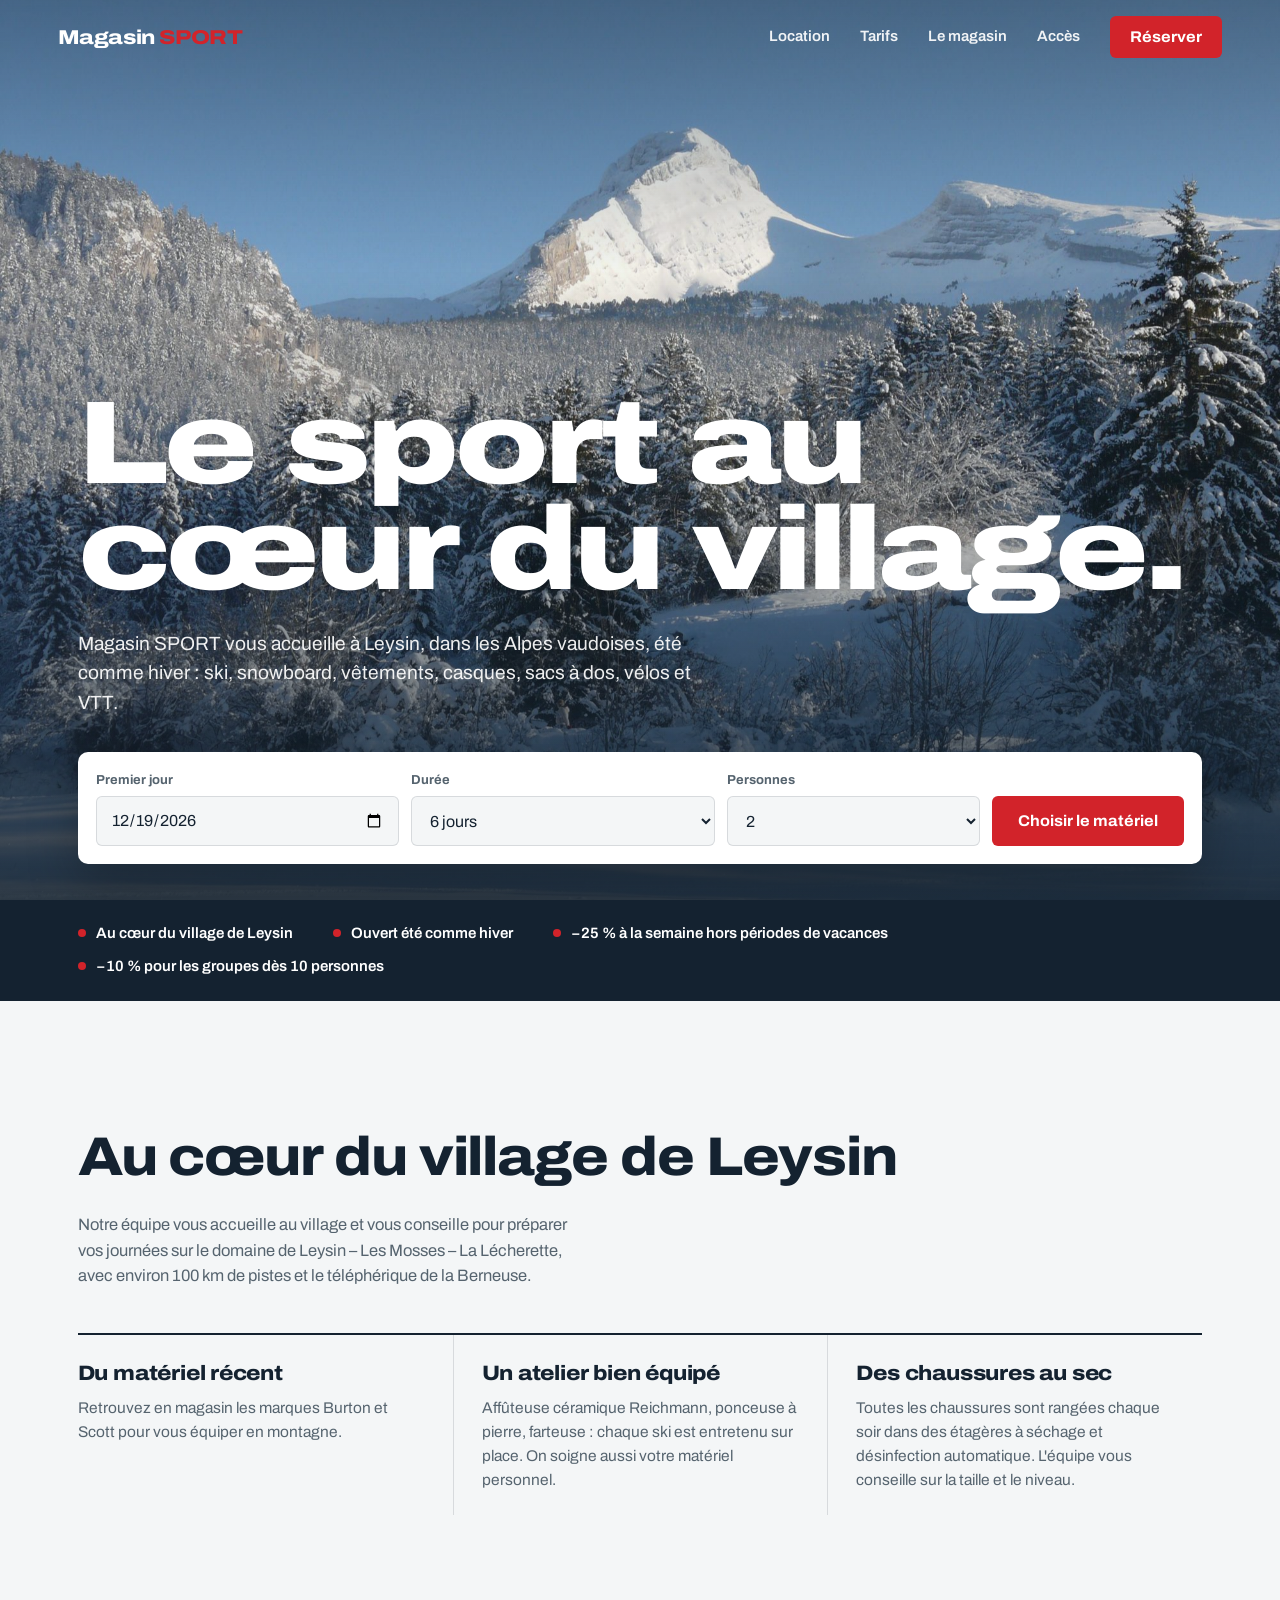
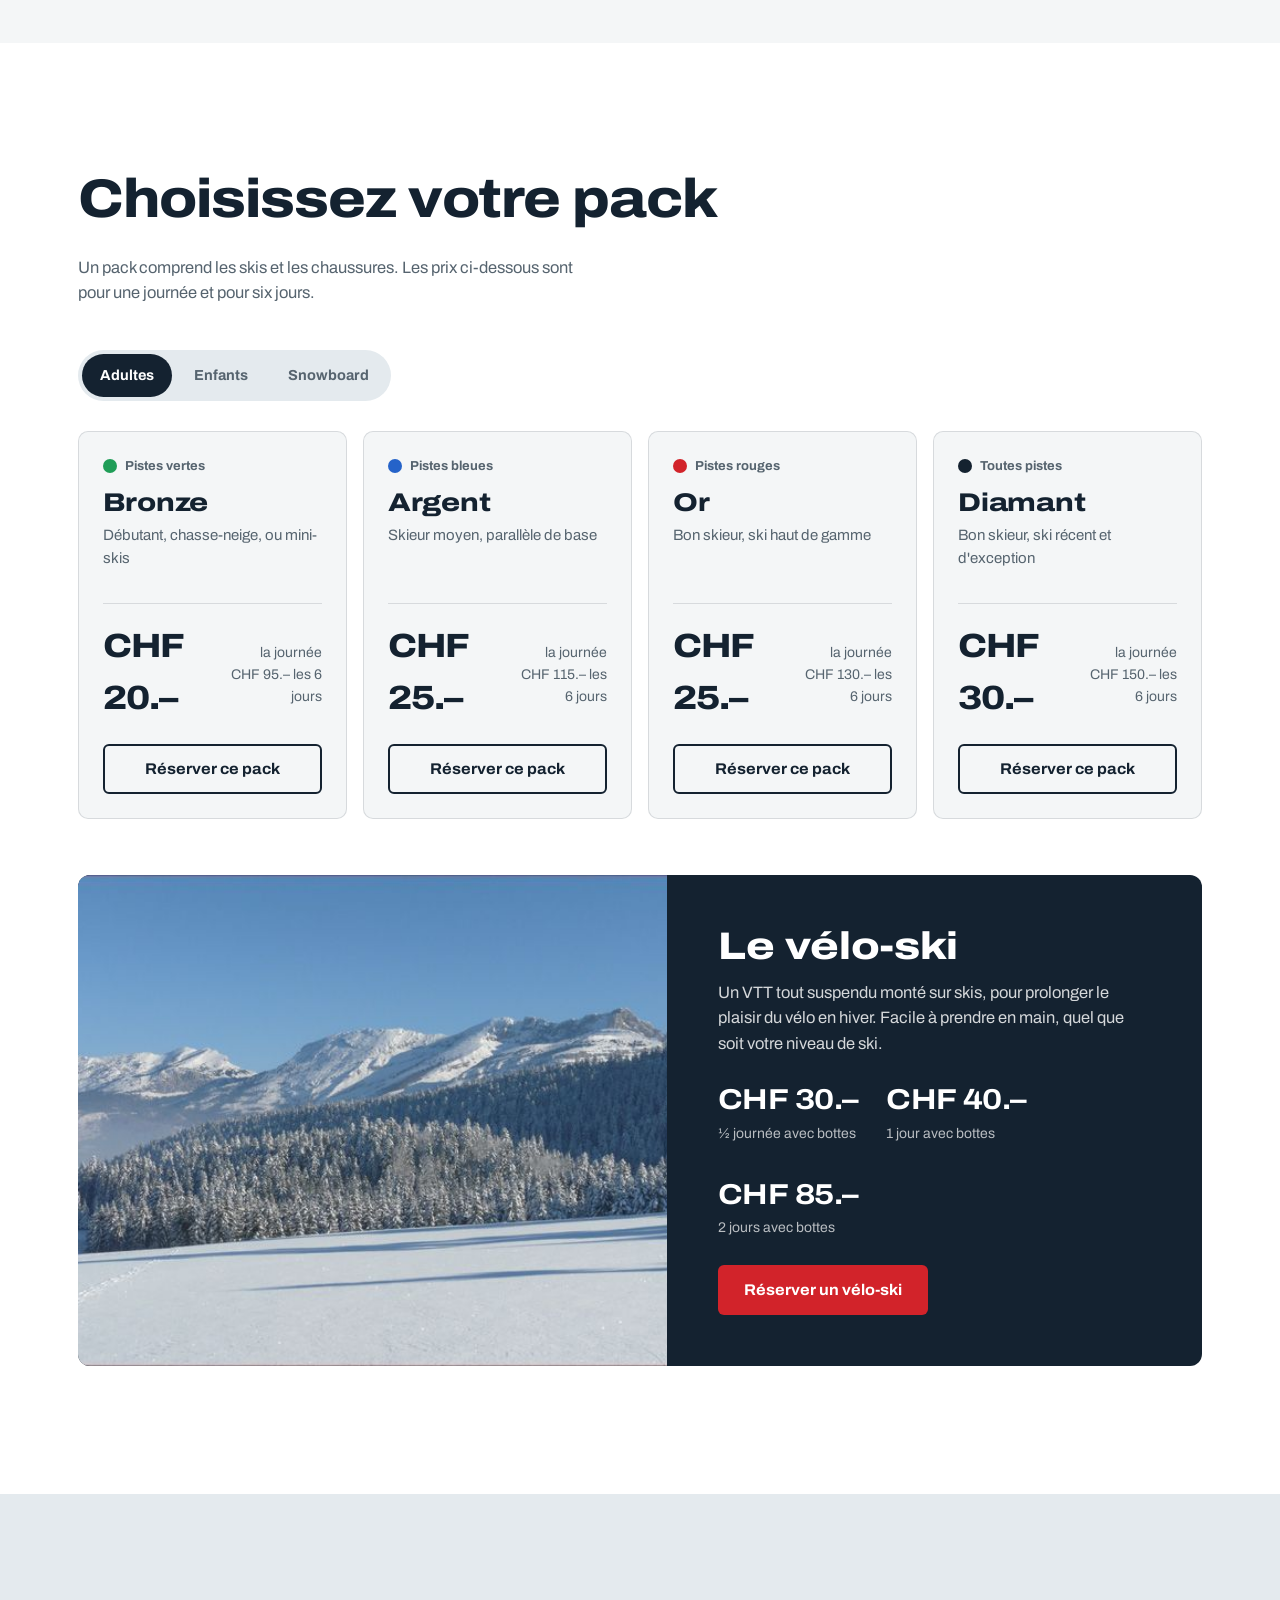
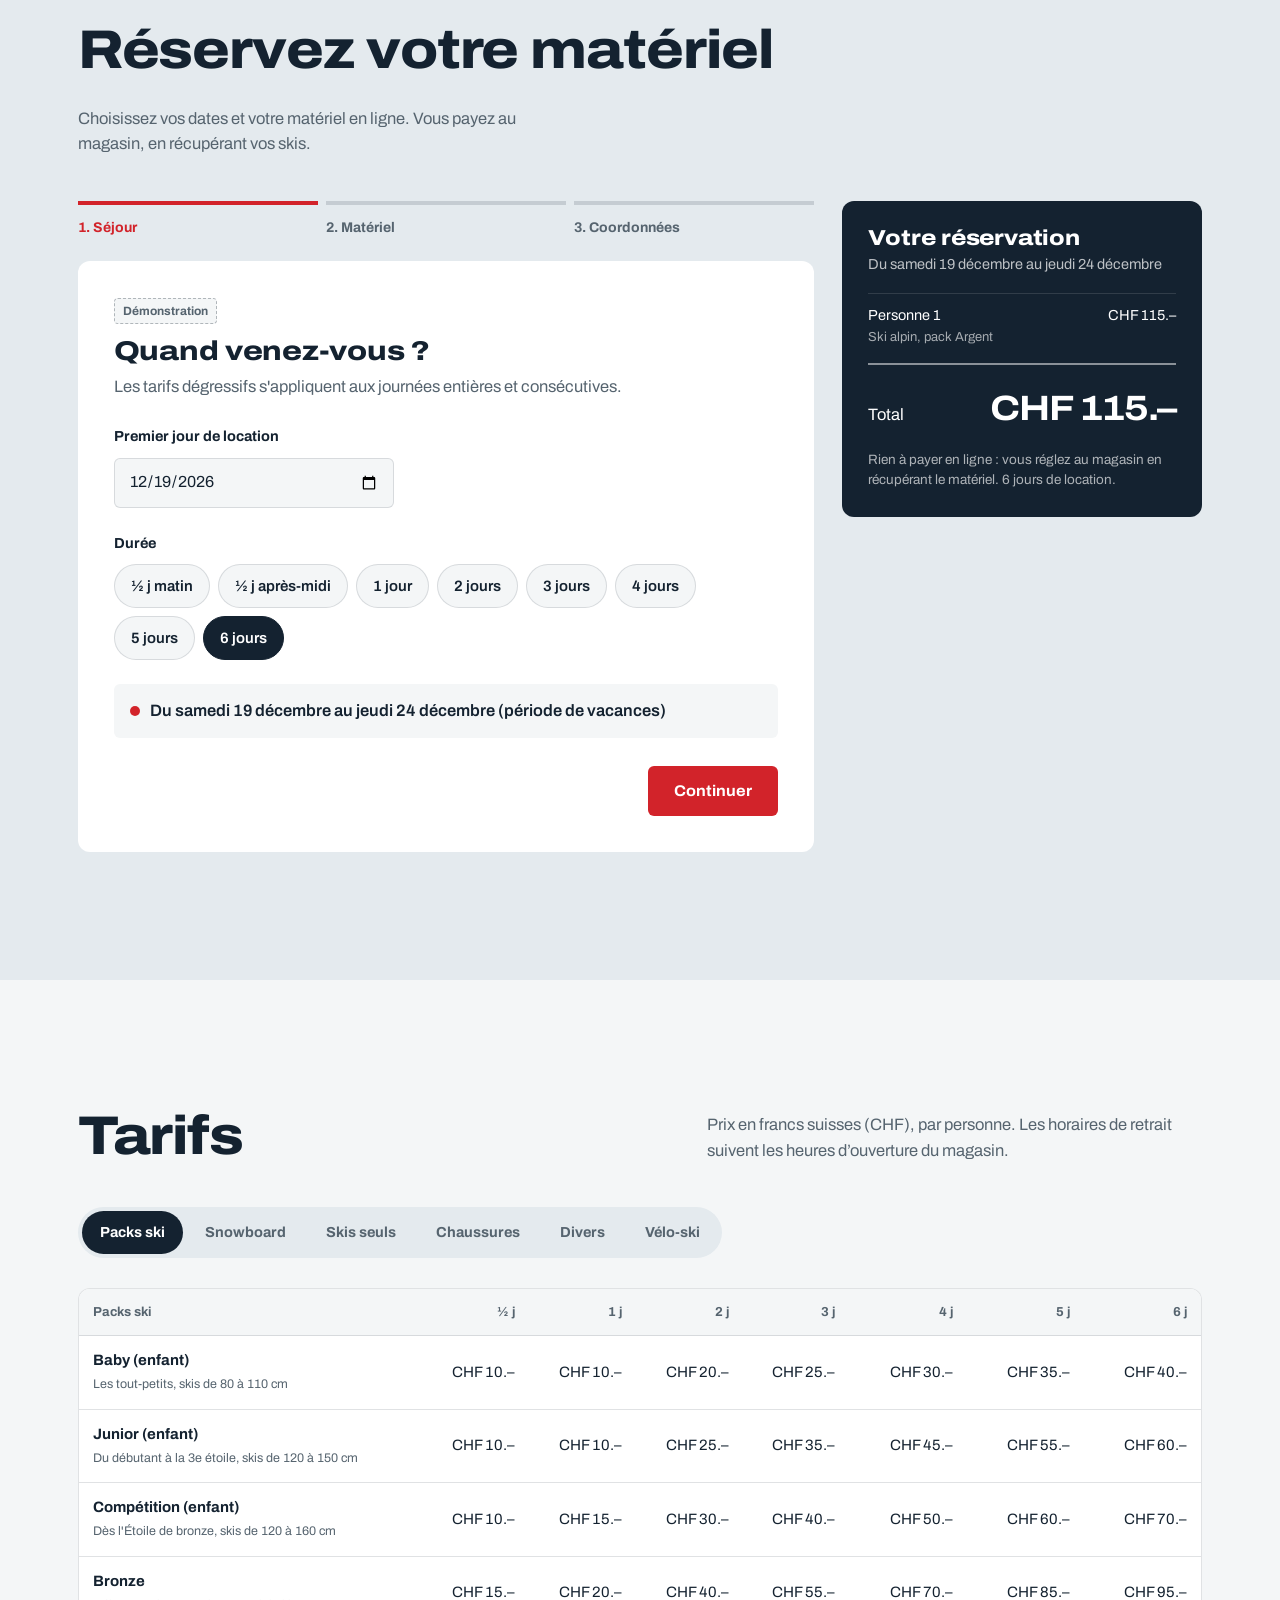
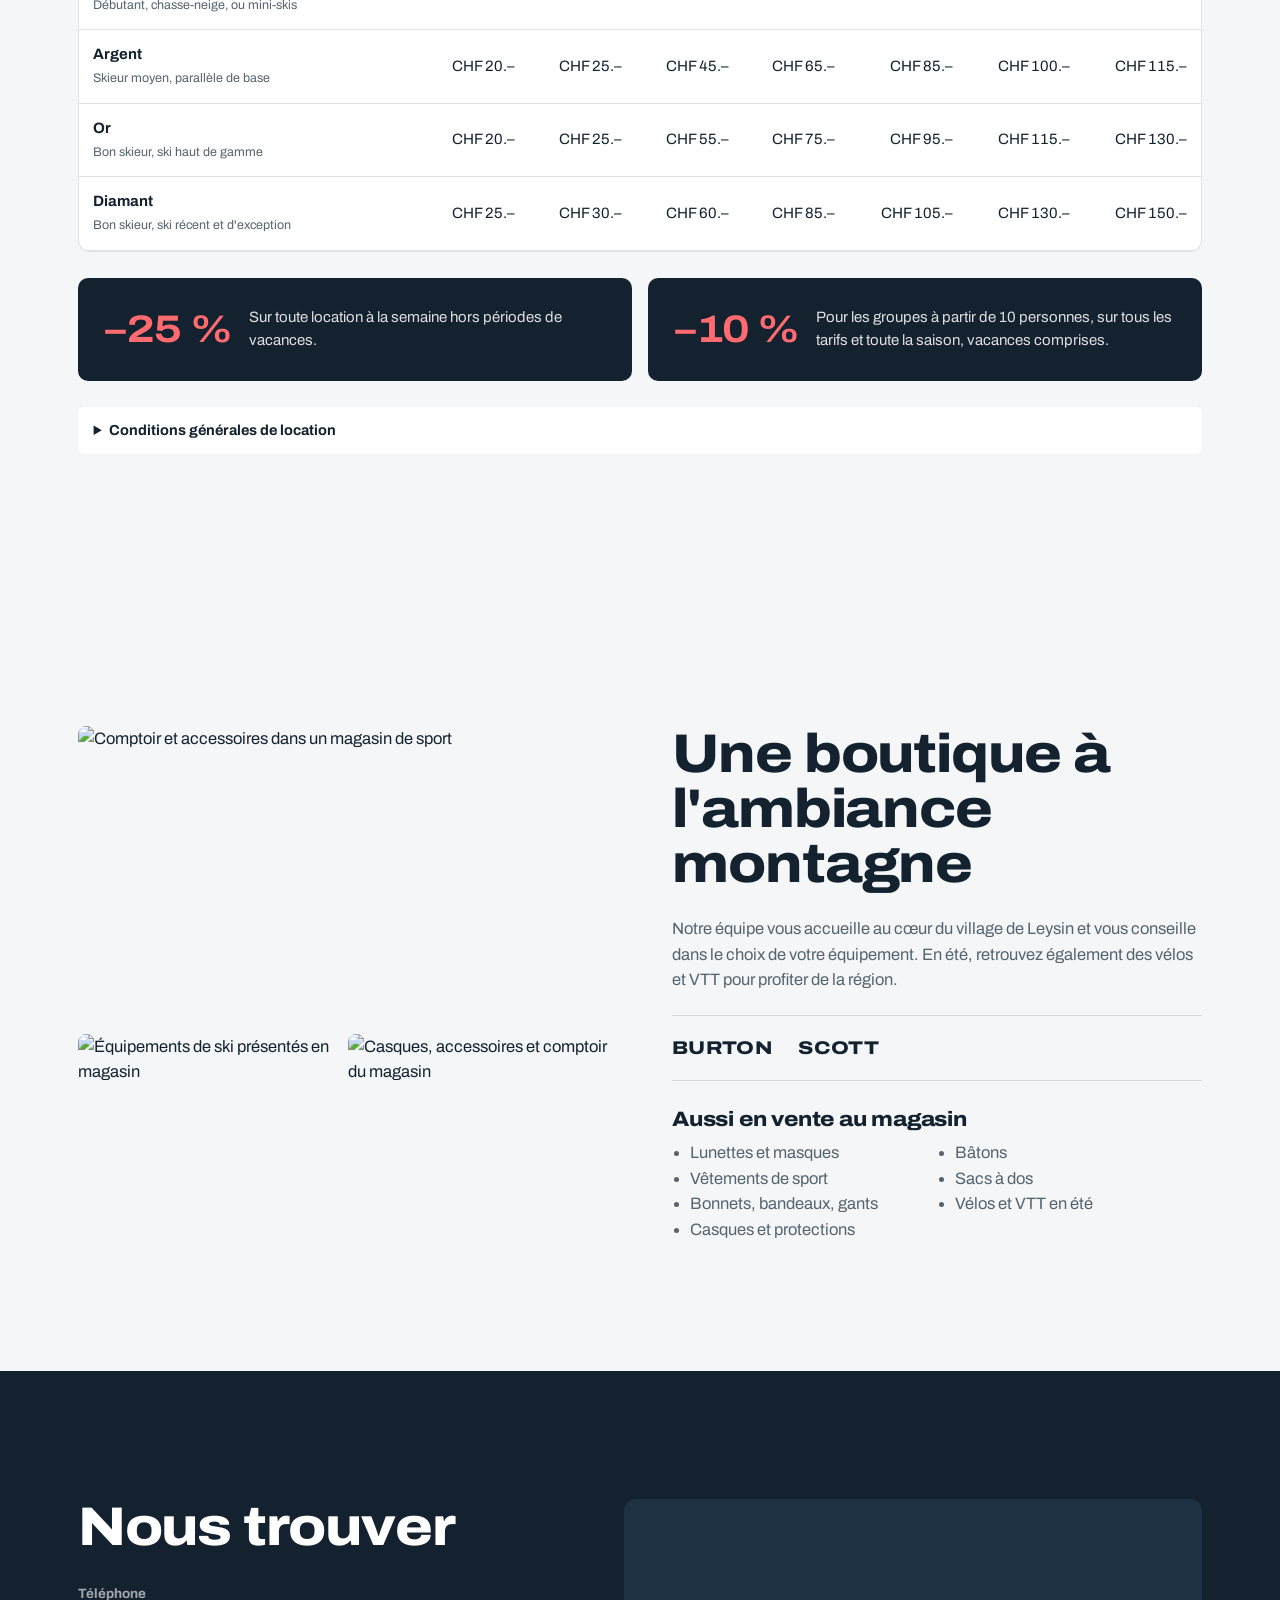
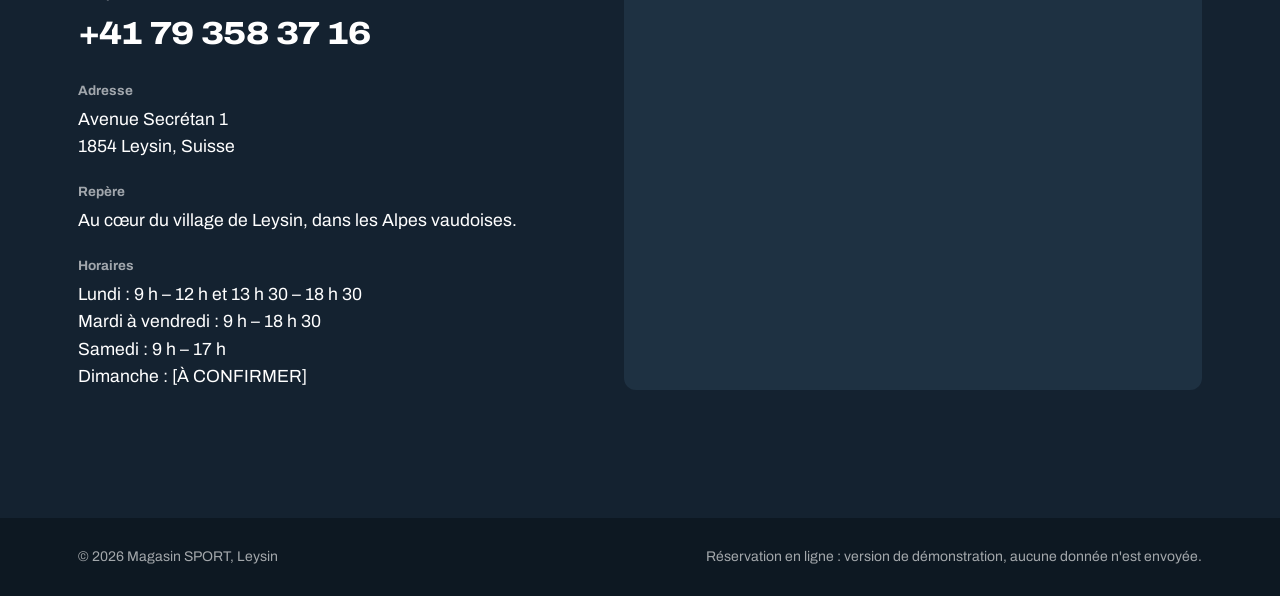
==== index.html @ 14125cd4 "Sauvegarde : modifications non commitées de Copilot (Magasin SPORT Leysin) État brut du travail de C" ====
<!doctype html>
<html lang="fr">
<head>
<meta charset="utf-8">
<meta name="viewport" content="width=device-width, initial-scale=1">
<title>Magasin SPORT — Leysin, Alpes vaudoises</title>
<meta name="description" content="Magasin de sport au cœur du village de Leysin : ski, snowboard, vêtements, casques, sacs à dos et vélos/VTT en été.">
<link rel="preconnect" href="https://fonts.googleapis.com">
<link rel="preconnect" href="https://fonts.gstatic.com" crossorigin>
<link href="https://fonts.googleapis.com/css2?family=Archivo:wdth,wght@62..125,300..900&display=swap" rel="stylesheet">
<style>
  :root {
    --neige: #F4F6F7;
    --glace: #E4EAEE;
    --blanc: #FFFFFF;
    --ardoise: #142230;
    --ardoise-2: #1E3142;
    --rouge: #D2232A;
    --rouge-fonce: #AE1A20;
    --brume: #56646F;
    --trait: rgba(20, 34, 48, .13);
    --verte: #1F9D57;
    --bleue: #2563C9;
    --noire: #142230;
    --police: "Archivo", "Helvetica Neue", Arial, sans-serif;
    --marge: clamp(18px, 4.5vw, 64px);
    --max: 1240px;
    --rayon: 6px;
  }

  *, *::before, *::after { box-sizing: border-box; }
  html { scroll-behavior: smooth; -webkit-text-size-adjust: 100%; }
  body { margin: 0; background: var(--neige); color: var(--ardoise); font-family: var(--police); font-size: 16.5px; line-height: 1.55; -webkit-font-smoothing: antialiased; }
  img { display: block; max-width: 100%; }
  a { color: inherit; }
  button, input, select, textarea { font: inherit; color: inherit; }
  :focus-visible { outline: 3px solid var(--bleue); outline-offset: 2px; }
  [hidden] { display: none !important; }
  h1, h2, h3, h4 { margin: 0; font-stretch: 112%; font-weight: 800; letter-spacing: -0.02em; line-height: 1.02; }
  h2 { font-size: clamp(2rem, 4.4vw, 3.4rem); }
  h3 { font-size: 1.3rem; letter-spacing: -0.01em; }
  p { margin: 0 0 1em; }
  .wrap { width: 100%; max-width: var(--max); margin: 0 auto; padding: 0 var(--marge); }
  .rouge { color: var(--rouge); }
  .visuellement-cache { position: absolute; width: 1px; height: 1px; overflow: hidden; clip: rect(0 0 0 0); white-space: nowrap; }

  .btn {
    display: inline-flex; align-items: center; justify-content: center; gap: 8px;
    min-height: 50px; padding: 0 24px; border-radius: var(--rayon);
    font-weight: 700; font-size: 15.5px; font-stretch: 105%; text-decoration: none;
    border: 2px solid transparent; cursor: pointer; transition: background .2s, border-color .2s, color .2s, transform .1s;
  }
  .btn:active { transform: translateY(1px); }
  .btn-rouge { background: var(--rouge); color: #fff; }
  .btn-rouge:hover { background: var(--rouge-fonce); }
  .btn-clair { background: rgba(255, 255, 255, .14); color: #fff; border-color: rgba(255, 255, 255, .55); backdrop-filter: blur(6px); }
  .btn-clair:hover { background: rgba(255, 255, 255, .24); }
  .btn-ligne { background: transparent; border-color: var(--ardoise); color: var(--ardoise); }
  .btn-ligne:hover { background: var(--ardoise); color: #fff; }
  .btn[disabled] { opacity: .45; cursor: not-allowed; }

  /* ——— En-tête ——— */
  .entete { position: fixed; inset: 0 0 auto 0; z-index: 50; color: #fff; transition: background .3s, color .3s, box-shadow .3s; }
  .entete.defile { background: rgba(244, 246, 247, .96); color: var(--ardoise); box-shadow: 0 1px 0 var(--trait); backdrop-filter: blur(10px); }
  .entete .wrap { display: flex; align-items: center; justify-content: space-between; height: 74px; max-width: none; }
  .marque { font-weight: 800; font-stretch: 118%; font-size: 1.25rem; letter-spacing: -0.02em; text-decoration: none; white-space: nowrap; }
  .marque b { color: var(--rouge); font-weight: 800; }
  .nav { display: flex; align-items: center; gap: 30px; }
  .nav a:not(.btn) { text-decoration: none; font-weight: 600; font-size: 15px; opacity: .92; }
  .nav a:not(.btn):hover { opacity: 1; text-decoration: underline; text-underline-offset: 5px; text-decoration-thickness: 2px; }
  .nav .btn { min-height: 42px; padding: 0 18px; }
  .bouton-menu { display: none; background: none; border: 0; padding: 10px 0; font-weight: 700; cursor: pointer; color: inherit; }
  @media (max-width: 920px) {
    .nav { position: fixed; inset: 0; background: var(--ardoise); color: #fff; flex-direction: column; justify-content: center; gap: 24px; opacity: 0; visibility: hidden; transition: opacity .3s, visibility .3s; }
    .nav.ouvert { opacity: 1; visibility: visible; }
    .nav a:not(.btn) { font-size: 2rem; font-weight: 800; font-stretch: 115%; }
    .bouton-menu { display: block; position: relative; z-index: 60; }
    .menu-ouvert .entete { color: #fff; background: transparent; box-shadow: none; }
    .menu-ouvert .marque { position: relative; z-index: 60; }
  }

  /* ——— Accueil ——— */
  .accueil { position: relative; min-height: 100svh; display: flex; flex-direction: column; justify-content: flex-end; color: #fff; overflow: hidden; }
  .accueil .fond { position: absolute; inset: 0; }
  .accueil .fond img { width: 100%; height: 100%; object-fit: cover; object-position: 50% 40%; }
  .accueil .fond::after { content: ""; position: absolute; inset: 0; background: linear-gradient(180deg, rgba(20, 34, 48, .45) 0%, rgba(20, 34, 48, .05) 30%, rgba(20, 34, 48, .25) 55%, rgba(20, 34, 48, .88) 100%); }
  .accueil .contenu { position: relative; padding-top: 140px; padding-bottom: 36px; }
  .accueil h1 { font-size: clamp(3rem, 9.2vw, 8.4rem); font-stretch: 125%; font-weight: 850; line-height: .9; letter-spacing: -0.035em; max-width: 9.5em; margin-bottom: 26px; }
  .accueil .sous { font-size: clamp(1.05rem, 1.5vw, 1.25rem); max-width: 34em; color: rgba(255, 255, 255, .92); margin-bottom: 34px; }
  .acces-rapide { position: relative; background: var(--blanc); color: var(--ardoise); border-radius: 10px; padding: 18px; display: grid; grid-template-columns: 1.2fr 1.2fr 1fr auto; gap: 12px; align-items: end; box-shadow: 0 20px 50px rgba(0, 0, 0, .25); }
  .acces-rapide label { display: block; font-size: 13px; font-weight: 700; color: var(--brume); margin-bottom: 6px; }
  .champ { width: 100%; min-height: 50px; border: 1.5px solid var(--trait); border-radius: var(--rayon); background: var(--neige); padding: 0 14px; font-size: 16px; }
  .champ:focus { border-color: var(--bleue); outline: none; box-shadow: 0 0 0 3px rgba(37, 99, 201, .18); }
  textarea.champ { padding: 12px 14px; min-height: 90px; resize: vertical; }
  @media (max-width: 860px) { .acces-rapide { grid-template-columns: 1fr 1fr; } .acces-rapide .btn { grid-column: 1 / -1; } }
  @media (max-width: 480px) { .acces-rapide { grid-template-columns: 1fr; } }
  @media (prefers-reduced-motion: no-preference) {
    .accueil .fond img { animation: zoom 14s ease-out both; }
    .accueil h1 { animation: glisse 1s .15s cubic-bezier(.2, .7, .1, 1) both; }
    .accueil .sous, .accueil .actions-accueil { animation: apparait .8s .55s ease both; }
    .acces-rapide { animation: monte .9s .7s cubic-bezier(.2, .7, .1, 1) both; }
  }
  @keyframes zoom { from { transform: scale(1.08); } to { transform: scale(1); } }
  @keyframes glisse { from { opacity: 0; transform: translateX(-40px); } to { opacity: 1; transform: none; } }
  @keyframes apparait { from { opacity: 0; } to { opacity: 1; } }
  @keyframes monte { from { opacity: 0; transform: translateY(24px); } to { opacity: 1; transform: none; } }
  .bandeau-atouts { background: var(--ardoise); color: #fff; }
  .bandeau-atouts ul { list-style: none; margin: 0; padding: 22px 0; display: flex; flex-wrap: wrap; gap: 10px 40px; font-weight: 600; font-size: 15px; }
  .bandeau-atouts li::before { content: ""; display: inline-block; width: 8px; height: 8px; background: var(--rouge); border-radius: 50%; margin-right: 10px; vertical-align: 1px; }

  section { padding: clamp(72px, 10vw, 130px) 0; }
  .titre-section { display: flex; justify-content: space-between; align-items: end; gap: 28px; flex-wrap: wrap; margin-bottom: 44px; }
  .titre-section p { max-width: 30em; color: var(--brume); margin: 0; }

  /* ——— Pourquoi nous ——— */
  .atouts { display: grid; grid-template-columns: repeat(3, 1fr); gap: 0; border-top: 2px solid var(--ardoise); }
  .atouts article { padding: 28px 28px 8px 0; }
  .atouts article + article { padding-left: 28px; border-left: 1px solid var(--trait); }
  .atouts h3 { margin-bottom: 12px; }
  .atouts p { color: var(--brume); font-size: 15.5px; }
  @media (max-width: 860px) { .atouts { grid-template-columns: 1fr; } .atouts article + article { padding-left: 0; border-left: 0; border-top: 1px solid var(--trait); } }

  /* ——— Packs ——— */
  .packs { background: var(--blanc); }
  .onglets { display: inline-flex; background: var(--glace); border-radius: 999px; padding: 4px; gap: 4px; margin-bottom: 30px; flex-wrap: wrap; }
  .onglets button { border: 0; background: transparent; padding: 10px 18px; border-radius: 999px; font-weight: 700; font-size: 14.5px; cursor: pointer; color: var(--brume); }
  .onglets button[aria-selected="true"] { background: var(--ardoise); color: #fff; }
  .grille-packs { display: grid; grid-template-columns: repeat(4, 1fr); gap: 16px; }
  .carte-pack { border: 1.5px solid var(--trait); border-radius: 10px; padding: 24px; display: flex; flex-direction: column; background: var(--neige); }
  .carte-pack h3 { font-size: 1.6rem; font-stretch: 120%; margin: 14px 0 8px; }
  .carte-pack .pour { color: var(--brume); font-size: 15px; min-height: 3.1em; }
  .carte-pack .prix { margin: 18px 0 20px; padding-top: 16px; border-top: 1px solid var(--trait); display: flex; justify-content: space-between; align-items: baseline; gap: 10px; }
  .carte-pack .prix strong { font-size: 2.1rem; font-stretch: 115%; font-weight: 800; letter-spacing: -0.03em; }
  .carte-pack .prix span { color: var(--brume); font-size: 14px; text-align: right; }
  .carte-pack .btn { margin-top: auto; }
  .piste { display: inline-flex; align-items: center; gap: 8px; font-size: 13px; font-weight: 700; color: var(--brume); }
  .piste i { width: 14px; height: 14px; border-radius: 50%; display: inline-block; }
  .piste .verte { background: var(--verte); } .piste .bleue { background: var(--bleue); } .piste .rouge { background: var(--rouge); } .piste .noire { background: var(--noire); }
  .piste .neutre { background: #9AA6AF; }
  @media (max-width: 1000px) { .grille-packs { grid-template-columns: repeat(2, 1fr); } }
  @media (max-width: 560px) { .grille-packs { grid-template-columns: 1fr; } }

  .veloski { margin-top: 56px; display: grid; grid-template-columns: 1.1fr 1fr; border-radius: 12px; overflow: hidden; background: var(--ardoise); color: #fff; }
  .veloski .photo { min-height: 340px; }
  .veloski .photo img { width: 100%; height: 100%; object-fit: cover; }
  .veloski .texte { padding: clamp(28px, 4vw, 52px); }
  .veloski .badge { display: inline-block; background: var(--rouge); color: #fff; font-weight: 700; font-size: 13px; padding: 5px 10px; border-radius: 4px; margin-bottom: 18px; }
  .veloski h3 { font-size: clamp(1.8rem, 3vw, 2.5rem); font-stretch: 120%; margin-bottom: 14px; }
  .veloski p { color: rgba(255, 255, 255, .82); }
  .veloski .tarif-veloski { display: flex; gap: 28px; margin: 22px 0 26px; flex-wrap: wrap; }
  .veloski .tarif-veloski div { font-size: 14px; color: rgba(255, 255, 255, .7); }
  .veloski .tarif-veloski strong { display: block; font-size: 1.8rem; color: #fff; font-stretch: 115%; letter-spacing: -0.02em; }
  @media (max-width: 860px) { .veloski { grid-template-columns: 1fr; } .veloski .photo { min-height: 240px; } }

  /* ——— Réservation ——— */
  .reservation { background: var(--glace); }
  .resa { display: grid; grid-template-columns: minmax(0, 1fr) 360px; gap: 28px; align-items: start; }
  .etapes { list-style: none; margin: 0 0 22px; padding: 0; display: flex; gap: 8px; counter-reset: etape; }
  .etapes li { flex: 1; counter-increment: etape; font-size: 14px; font-weight: 700; color: var(--brume); padding-top: 12px; border-top: 4px solid rgba(20, 34, 48, .15); }
  .etapes li::before { content: counter(etape) ". "; }
  .etapes li.fait { color: var(--ardoise); border-color: var(--ardoise); }
  .etapes li.actuelle { color: var(--rouge); border-color: var(--rouge); }
  .panneau { background: var(--blanc); border-radius: 12px; padding: clamp(20px, 3vw, 36px); }
  .panneau > h3 { font-size: 1.7rem; font-stretch: 118%; margin-bottom: 8px; }
  .panneau > .aide { color: var(--brume); margin-bottom: 26px; }
  .groupe { margin: 0 0 24px; padding: 0; border: 0; min-width: 0; }
  .groupe > legend, .groupe > .etiquette { display: block; font-weight: 700; font-size: 14.5px; margin-bottom: 10px; padding: 0; }
  .puces { display: flex; flex-wrap: wrap; gap: 8px; }
  .puce { position: relative; }
  .puce input { position: absolute; opacity: 0; inset: 0; margin: 0; cursor: pointer; }
  .puce span { display: inline-flex; align-items: center; gap: 8px; min-height: 44px; padding: 0 16px; border: 1.5px solid var(--trait); border-radius: 999px; font-weight: 600; font-size: 15px; background: var(--neige); transition: border-color .15s, background .15s; }
  .puce input:checked + span { background: var(--ardoise); border-color: var(--ardoise); color: #fff; }
  .puce input:focus-visible + span { outline: 3px solid var(--bleue); outline-offset: 2px; }
  .puce input:disabled + span { opacity: .4; }
  .rappel-dates { margin-top: 14px; padding: 14px 16px; background: var(--neige); border-radius: var(--rayon); font-weight: 600; display: flex; gap: 10px; align-items: center; }
  .rappel-dates::before { content: ""; width: 10px; height: 10px; border-radius: 50%; background: var(--rouge); flex: none; }
  .note { font-size: 14px; color: var(--brume); margin: 8px 0 0; }
  .actions-etape { display: flex; justify-content: space-between; gap: 12px; margin-top: 28px; flex-wrap: wrap; }
  .actions-etape .btn-rouge { margin-left: auto; }
  .erreur { color: var(--rouge-fonce); font-weight: 600; font-size: 14.5px; margin: 14px 0 0; }

  .skieur { border: 1.5px solid var(--trait); border-radius: 10px; padding: 20px; margin-bottom: 16px; background: var(--blanc); }
  .skieur > header { display: flex; justify-content: space-between; align-items: center; gap: 12px; margin-bottom: 16px; }
  .skieur h4 { font-size: 1.15rem; font-stretch: 112%; }
  .lien-bouton { background: none; border: 0; padding: 6px 0; color: var(--brume); font-weight: 600; font-size: 14px; text-decoration: underline; cursor: pointer; }
  .lien-bouton:hover { color: var(--rouge-fonce); }
  .ligne-champs { display: grid; grid-template-columns: repeat(3, 1fr); gap: 12px; }
  .ligne-champs label, .bloc-champ label { display: block; font-size: 13.5px; font-weight: 700; color: var(--brume); margin-bottom: 6px; }
  .ligne-2 { grid-template-columns: 1.4fr 1fr; }
  @media (max-width: 600px) { .ligne-champs { grid-template-columns: 1fr 1fr; } .ligne-2 { grid-template-columns: 1fr; } }
  .gammes { display: grid; grid-template-columns: repeat(auto-fill, minmax(170px, 1fr)); gap: 8px; }
  .gamme { position: relative; }
  .gamme input { position: absolute; opacity: 0; inset: 0; margin: 0; cursor: pointer; }
  .gamme > span { display: block; height: 100%; padding: 12px 14px; border: 1.5px solid var(--trait); border-radius: 8px; background: var(--neige); font-size: 13.5px; color: var(--brume); line-height: 1.35; }
  .gamme strong { display: flex; justify-content: space-between; gap: 8px; font-size: 15.5px; color: var(--ardoise); margin-bottom: 4px; }
  .gamme input:checked + span { border-color: var(--rouge); background: #FFF5F5; box-shadow: inset 0 0 0 1px var(--rouge); }
  .gamme input:focus-visible + span { outline: 3px solid var(--bleue); outline-offset: 2px; }
  .gamme .piste { margin-top: 6px; }
  .options { display: flex; flex-wrap: wrap; gap: 8px 22px; }
  .case { display: inline-flex; align-items: center; gap: 10px; font-weight: 600; font-size: 15px; cursor: pointer; min-height: 40px; }
  .case input { width: 20px; height: 20px; accent-color: var(--rouge); }
  .sous-total { display: flex; justify-content: space-between; align-items: baseline; border-top: 1px solid var(--trait); padding-top: 14px; margin-top: 4px; font-weight: 700; }
  .sous-total strong { font-size: 1.3rem; font-stretch: 112%; }
  .indispo { background: #FFF4E5; color: #7A4A00; border-radius: var(--rayon); padding: 10px 14px; font-size: 14.5px; font-weight: 600; margin: 0; }

  .recap { position: sticky; top: 96px; background: var(--ardoise); color: #fff; border-radius: 12px; padding: 26px; }
  .recap h3 { font-size: 1.35rem; font-stretch: 115%; margin-bottom: 4px; }
  .recap .periode { color: rgba(255, 255, 255, .72); font-size: 14.5px; margin-bottom: 18px; }
  .recap ul { list-style: none; margin: 0; padding: 0; }
  .recap li { display: flex; justify-content: space-between; gap: 14px; padding: 10px 0; border-top: 1px solid rgba(255, 255, 255, .12); font-size: 14.5px; }
  .recap li small { display: block; color: rgba(255, 255, 255, .62); font-size: 13px; }
  .recap .vide { color: rgba(255, 255, 255, .6); font-size: 14.5px; padding: 10px 0; border-top: 1px solid rgba(255, 255, 255, .12); }
  .recap .remise { color: #8EE0AE; }
  .recap .total { display: flex; justify-content: space-between; align-items: baseline; border-top: 2px solid rgba(255, 255, 255, .5); margin-top: 6px; padding-top: 16px; }
  .recap .total strong { font-size: 2.2rem; font-stretch: 115%; letter-spacing: -0.03em; }
  .recap .paiement { color: rgba(255, 255, 255, .66); font-size: 13.5px; margin: 14px 0 0; }
  .recap .total strong.flash { animation: flash .5s ease; }
  @keyframes flash { 0% { color: #FFB3B5; } 100% { color: #fff; } }
  .demo { display: inline-block; font-size: 12px; font-weight: 700; color: var(--brume); background: var(--neige); border: 1px dashed rgba(20, 34, 48, .3); border-radius: 4px; padding: 3px 8px; margin-bottom: 14px; }
  @media (max-width: 980px) {
    .resa { grid-template-columns: 1fr; }
    .recap { position: static; }
  }

  .resume-final { margin: 0 0 22px; border: 1.5px solid var(--trait); border-radius: 10px; overflow: hidden; }
  .resume-final table { width: 100%; border-collapse: collapse; font-size: 15px; }
  .resume-final td { padding: 12px 16px; border-bottom: 1px solid var(--trait); vertical-align: top; }
  .resume-final td:last-child { text-align: right; white-space: nowrap; font-weight: 700; }
  .resume-final tr:last-child td { border-bottom: 0; }
  .resume-final small { display: block; color: var(--brume); font-size: 13.5px; }
  details.cgl { background: var(--neige); border-radius: var(--rayon); padding: 12px 16px; margin: 6px 0 16px; font-size: 14.5px; }
  details.cgl summary { cursor: pointer; font-weight: 700; }
  details.cgl ul { margin: 12px 0 4px; padding-left: 18px; color: var(--brume); }
  details.cgl li { margin-bottom: 4px; }

  .confirmation { text-align: center; padding: clamp(28px, 5vw, 56px) clamp(20px, 4vw, 48px); }
  .confirmation .coche { width: 72px; height: 72px; border-radius: 50%; background: var(--verte); color: #fff; display: grid; place-items: center; margin: 0 auto 22px; }
  .confirmation h3 { font-size: clamp(1.8rem, 3.4vw, 2.6rem); font-stretch: 118%; margin-bottom: 12px; }
  .confirmation .numero { display: inline-block; font-weight: 800; font-stretch: 112%; font-size: 1.25rem; letter-spacing: .04em; background: var(--neige); border-radius: var(--rayon); padding: 8px 16px; margin: 6px 0 22px; }
  .confirmation .liste-prevoir { text-align: left; max-width: 520px; margin: 26px auto 26px; padding: 20px 24px; background: var(--neige); border-radius: 10px; }
  .confirmation .liste-prevoir h4 { font-size: 1.05rem; margin-bottom: 10px; }
  .confirmation .liste-prevoir ul { margin: 0; padding-left: 18px; color: var(--brume); }
  .bandeau-demo { background: #FFF4E5; color: #7A4A00; border-radius: var(--rayon); padding: 12px 16px; font-size: 14.5px; font-weight: 600; max-width: 520px; margin: 0 auto 24px; }

  /* ——— Tarifs ——— */
  .tarifs { background: var(--neige); }
  .table-tarifs-wrap { overflow-x: auto; background: var(--blanc); border-radius: 12px; border: 1.5px solid var(--trait); }
  table.tarifs-table { width: 100%; border-collapse: collapse; min-width: 640px; font-size: 15px; }
  .tarifs-table th, .tarifs-table td { padding: 13px 14px; text-align: right; border-bottom: 1px solid var(--trait); font-variant-numeric: tabular-nums; }
  .tarifs-table th:first-child, .tarifs-table td:first-child { text-align: left; }
  .tarifs-table thead th { font-size: 13px; color: var(--brume); font-weight: 700; background: var(--neige); }
  .tarifs-table tbody tr:hover { background: #F8FAFB; }
  .tarifs-table td:first-child strong { display: block; }
  .tarifs-table td:first-child small { color: var(--brume); }
  .bons-plans { display: grid; grid-template-columns: 1fr 1fr; gap: 16px; margin-top: 26px; }
  .bon-plan { background: var(--ardoise); color: #fff; border-radius: 10px; padding: 22px 24px; display: flex; gap: 18px; align-items: center; }
  .bon-plan strong { font-size: 2.4rem; font-stretch: 118%; letter-spacing: -0.03em; color: #FF6B70; flex: none; }
  .bon-plan p { margin: 0; color: rgba(255, 255, 255, .86); font-size: 15px; }
  .tarifs .cgl { margin-top: 26px; background: var(--blanc); }
  @media (max-width: 760px) { .bons-plans { grid-template-columns: 1fr; } }

  /* ——— Magasin ——— */
  .magasin .grille { display: grid; grid-template-columns: 1fr 1fr; gap: clamp(28px, 5vw, 72px); align-items: start; }
  .mosaique { display: grid; grid-template-columns: 1fr 1fr; gap: 10px; }
  .mosaique img { width: 100%; aspect-ratio: 4 / 3; object-fit: cover; border-radius: 8px; }
  .mosaique img:first-child { grid-column: 1 / -1; aspect-ratio: 16 / 9; }
  .magasin .texte p { color: var(--brume); }
  .marques { display: flex; flex-wrap: wrap; gap: 10px 26px; margin: 22px 0 28px; padding: 18px 0; border-top: 1px solid var(--trait); border-bottom: 1px solid var(--trait); font-weight: 800; font-stretch: 120%; font-size: 1.15rem; letter-spacing: .02em; }
  .vente { columns: 2; padding-left: 18px; color: var(--brume); margin: 10px 0 0; }
  @media (max-width: 860px) { .magasin .grille { grid-template-columns: 1fr; } }

  /* ——— Infos ——— */
  .infos { background: var(--ardoise); color: #fff; }
  .infos .grille { display: grid; grid-template-columns: 1fr 1.2fr; gap: clamp(28px, 5vw, 72px); }
  .infos h2 { margin-bottom: 30px; }
  .infos dl { margin: 0; display: grid; gap: 22px; }
  .infos dt { font-size: 13.5px; font-weight: 700; color: rgba(255, 255, 255, .6); margin-bottom: 4px; }
  .infos dd { margin: 0; font-size: 1.1rem; }
  .infos dd a { text-decoration: none; }
  .infos dd a:hover { text-decoration: underline; }
  .infos .tel { font-size: 2rem; font-weight: 800; font-stretch: 115%; letter-spacing: -0.02em; }
  .infos .carte-geo { border-radius: 12px; overflow: hidden; min-height: 420px; background: var(--ardoise-2); }
  .infos iframe { width: 100%; height: 100%; min-height: 420px; border: 0; display: block; }
  @media (max-width: 860px) { .infos .grille { grid-template-columns: 1fr; } .infos .carte-geo, .infos iframe { min-height: 320px; } }

  .pied { background: #0D1822; color: rgba(255, 255, 255, .62); font-size: 14px; padding: 28px 0; }
  .pied .wrap { display: flex; justify-content: space-between; gap: 16px; flex-wrap: wrap; }
  .pied p { margin: 0; }
</style>
</head>
<body>

<header class="entete" id="entete">
  <div class="wrap">
    <a href="#accueil" class="marque">Magasin <b>SPORT</b></a>
    <button class="bouton-menu" id="bouton-menu" aria-expanded="false" aria-controls="nav">Menu</button>
    <nav class="nav" id="nav" aria-label="Navigation principale">
      <a href="#packs">Location</a>
      <a href="#tarifs">Tarifs</a>
      <a href="#magasin">Le magasin</a>
      <a href="#infos">Accès</a>
      <a href="#reserver" class="btn btn-rouge">Réserver</a>
    </nav>
  </div>
</header>

<main>

  <section class="accueil" id="accueil" style="padding:0">
    <div class="fond">
      <img src="images/banniere-montagne.jpg" alt="Paysage de montagne enneigé et forêt de sapins" fetchpriority="high">
    </div>
    <div class="wrap contenu">
      <h1>Le sport au cœur du village.</h1>
      <p class="sous">Magasin SPORT vous accueille à Leysin, dans les Alpes vaudoises, été comme hiver : ski, snowboard, vêtements, casques, sacs à dos, vélos et VTT.</p>
      <form class="acces-rapide" id="acces-rapide" aria-label="Commencer une réservation">
        <div>
          <label for="ar-date">Premier jour</label>
          <input class="champ" type="date" id="ar-date" required>
        </div>
        <div>
          <label for="ar-duree">Durée</label>
          <select class="champ" id="ar-duree">
            <option value="am">½ journée (matin)</option>
            <option value="pm">½ journée (après-midi)</option>
            <option value="1">1 jour</option>
            <option value="2">2 jours</option>
            <option value="3">3 jours</option>
            <option value="4">4 jours</option>
            <option value="5">5 jours</option>
            <option value="6" selected>6 jours</option>
          </select>
        </div>
        <div>
          <label for="ar-nb">Personnes</label>
          <select class="champ" id="ar-nb">
            <option>1</option><option selected>2</option><option>3</option><option>4</option><option>5</option><option>6</option><option>7</option><option>8</option><option>9</option><option>10</option><option>11</option><option>12</option>
          </select>
        </div>
        <button type="submit" class="btn btn-rouge">Choisir le matériel</button>
      </form>
    </div>
  </section>

  <div class="bandeau-atouts">
    <div class="wrap">
      <ul>
        <li>Au cœur du village de Leysin</li>
        <li>Ouvert été comme hiver</li>
        <li>−25 % à la semaine hors périodes de vacances</li>
        <li>−10 % pour les groupes dès 10 personnes</li>
      </ul>
    </div>
  </div>

  <section class="pourquoi" id="pourquoi">
    <div class="wrap">
      <div class="titre-section">
        <h2>Au cœur du village de Leysin</h2>
        <p>Notre équipe vous accueille au village et vous conseille pour préparer vos journées sur le domaine de Leysin – Les Mosses – La Lécherette, avec environ 100 km de pistes et le téléphérique de la Berneuse.</p>
      </div>
      <div class="atouts">
        <article>
          <h3>Du matériel récent</h3>
          <p>Retrouvez en magasin les marques Burton et Scott pour vous équiper en montagne.</p>
        </article>
        <article>
          <h3>Un atelier bien équipé</h3>
          <p>Affûteuse céramique Reichmann, ponceuse à pierre, farteuse : chaque ski est entretenu sur place. On soigne aussi votre matériel personnel.</p>
        </article>
        <article>
          <h3>Des chaussures au sec</h3>
          <p>Toutes les chaussures sont rangées chaque soir dans des étagères à séchage et désinfection automatique. L'équipe vous conseille sur la taille et le niveau.</p>
        </article>
      </div>
    </div>
  </section>

  <section class="packs" id="packs">
    <div class="wrap">
      <div class="titre-section">
        <h2>Choisissez votre pack</h2>
        <p>Un pack comprend les skis et les chaussures. Les prix ci-dessous sont pour une journée et pour six jours.</p>
      </div>
      <div class="onglets" role="tablist" aria-label="Type de pack">
        <button type="button" role="tab" aria-selected="true" data-onglet="adulte">Adultes</button>
        <button type="button" role="tab" aria-selected="false" data-onglet="enfant">Enfants</button>
        <button type="button" role="tab" aria-selected="false" data-onglet="snow">Snowboard</button>
      </div>
      <div class="grille-packs" id="grille-packs" role="tabpanel"></div>

      <div class="veloski">
        <div class="photo"><img src="images/paysage-hiver.jpg" alt="Paysage de montagne enneigé et forêt en hiver" loading="lazy"></div>
        <div class="texte">
          <h3>Le vélo-ski</h3>
          <p>Un VTT tout suspendu monté sur skis, pour prolonger le plaisir du vélo en hiver. Facile à prendre en main, quel que soit votre niveau de ski.</p>
          <div class="tarif-veloski">
            <div><strong>CHF 30.–</strong>½ journée avec bottes</div>
            <div><strong>CHF 40.–</strong>1 jour avec bottes</div>
            <div><strong>CHF 85.–</strong>2 jours avec bottes</div>
          </div>
          <a href="#reserver" class="btn btn-rouge" data-ajout="veloski">Réserver un vélo-ski</a>
        </div>
      </div>
    </div>
  </section>

  <section class="reservation" id="reserver">
    <div class="wrap">
      <div class="titre-section">
        <h2>Réservez votre matériel</h2>
        <p>Choisissez vos dates et votre matériel en ligne. Vous payez au magasin, en récupérant vos skis.</p>
      </div>

      <div class="resa" id="resa">
        <div>
          <ol class="etapes" id="etapes">
            <li class="actuelle">Séjour</li>
            <li>Matériel</li>
            <li>Coordonnées</li>
          </ol>

          <!-- Étape 1 -->
          <div class="panneau" id="etape-1">
            <span class="demo">Démonstration</span>
            <h3>Quand venez-vous ?</h3>
            <p class="aide">Les tarifs dégressifs s'appliquent aux journées entières et consécutives.</p>
            <div class="groupe">
              <label class="etiquette" for="r-date">Premier jour de location</label>
              <input class="champ" type="date" id="r-date" style="max-width:280px">
            </div>
            <fieldset class="groupe">
              <legend>Durée</legend>
              <div class="puces" id="r-duree"></div>
            </fieldset>
            <p class="rappel-dates" id="r-rappel">Choisissez une date pour voir vos dates de location.</p>
            <p class="erreur" id="erreur-1" role="alert" hidden></p>
            <div class="actions-etape">
              <button type="button" class="btn btn-rouge" id="vers-2">Continuer</button>
            </div>
          </div>

          <!-- Étape 2 -->
          <div class="panneau" id="etape-2" hidden>
            <span class="demo">Démonstration</span>
            <h3>Qui part sur les pistes ?</h3>
            <p class="aide">Ajoutez chaque personne et son matériel. Taille, poids et pointure nous aident à préparer le bon réglage avant votre arrivée.</p>
            <div id="skieurs"></div>
            <button type="button" class="btn btn-ligne" id="ajouter-skieur">Ajouter une personne</button>
            <p class="erreur" id="erreur-2" role="alert" hidden></p>
            <div class="actions-etape">
              <button type="button" class="btn btn-ligne" data-retour="1">Retour</button>
              <button type="button" class="btn btn-rouge" id="vers-3">Continuer</button>
            </div>
          </div>

          <!-- Étape 3 -->
          <div class="panneau" id="etape-3" hidden>
            <span class="demo">Démonstration</span>
            <h3>Vos coordonnées</h3>
            <p class="aide">Vérifiez votre réservation, puis indiquez comment vous joindre.</p>
            <div class="resume-final" id="resume-final"></div>
            <form id="form-contact" novalidate>
              <div class="ligne-champs ligne-2" style="grid-template-columns:1fr 1fr">
                <div><label for="c-prenom">Prénom</label><input class="champ" id="c-prenom" autocomplete="given-name" required></div>
                <div><label for="c-nom">Nom</label><input class="champ" id="c-nom" autocomplete="family-name" required></div>
              </div>
              <div class="ligne-champs ligne-2" style="grid-template-columns:1fr; margin-top:12px">
                <div><label for="c-tel">Téléphone</label><input class="champ" id="c-tel" type="tel" autocomplete="tel" required></div>
              </div>
              <div class="bloc-champ" style="margin-top:12px">
                <label for="c-retrait">Heure de retrait du matériel</label>
                <select class="champ" id="c-retrait" style="max-width:360px"></select>
              </div>
              <div class="bloc-champ" style="margin-top:12px">
                <label for="c-message">Une précision pour l'équipe ? (facultatif)</label>
                <textarea class="champ" id="c-message" placeholder="Niveau, cours de ski, matériel personnel à affûter…"></textarea>
              </div>
              <details class="cgl" id="cgl-resa">
                <summary>Conditions générales de location</summary>
                <ul data-cgl></ul>
              </details>
              <label class="case"><input type="checkbox" id="c-cgl" required> J'accepte les conditions générales de location</label>
              <p class="erreur" id="erreur-3" role="alert" hidden></p>
              <div class="actions-etape">
                <button type="button" class="btn btn-ligne" data-retour="2">Retour</button>
                <button type="submit" class="btn btn-rouge">Confirmer la réservation</button>
              </div>
            </form>
          </div>

          <!-- Confirmation -->
          <div class="panneau confirmation" id="etape-4" hidden aria-live="polite"></div>
        </div>

        <aside class="recap" id="recap"></aside>
      </div>
    </div>
  </section>

  <section class="tarifs" id="tarifs">
    <div class="wrap">
      <div class="titre-section">
        <h2>Tarifs</h2>
        <p>Prix en francs suisses (CHF), par personne. Les horaires de retrait suivent les heures d’ouverture du magasin.</p>
      </div>
      <div class="onglets" role="tablist" aria-label="Catégorie de tarifs" id="onglets-tarifs"></div>
      <div class="table-tarifs-wrap" role="tabpanel"><table class="tarifs-table" id="table-tarifs"></table></div>
      <div class="bons-plans">
        <div class="bon-plan"><strong>−25 %</strong><p>Sur toute location à la semaine hors périodes de vacances.</p></div>
        <div class="bon-plan"><strong>−10 %</strong><p>Pour les groupes à partir de 10 personnes, sur tous les tarifs et toute la saison, vacances comprises.</p></div>
      </div>
      <details class="cgl" id="conditions">
        <summary>Conditions générales de location</summary>
        <ul data-cgl></ul>
      </details>
    </div>
  </section>

  <section class="magasin" id="magasin">
    <div class="wrap grille">
      <div class="mosaique">
        <img src="images/magasin-1.jpg" alt="Comptoir et accessoires dans un magasin de sport" loading="lazy">
        <img src="images/magasin-3.jpg" alt="Équipements de ski présentés en magasin" loading="lazy">
        <img src="images/magasin-4.jpg" alt="Casques, accessoires et comptoir du magasin" loading="lazy">
      </div>
      <div class="texte">
        <h2 style="margin-bottom:24px">Une boutique à l'ambiance montagne</h2>
        <p>Notre équipe vous accueille au cœur du village de Leysin et vous conseille dans le choix de votre équipement. En été, retrouvez également des vélos et VTT pour profiter de la région.</p>
        <div class="marques" aria-label="Marques proposées">
          <span>BURTON</span><span>SCOTT</span>
        </div>
        <h3>Aussi en vente au magasin</h3>
        <ul class="vente">
          <li>Lunettes et masques</li>
          <li>Vêtements de sport</li>
          <li>Bonnets, bandeaux, gants</li>
          <li>Casques et protections</li>
          <li>Bâtons</li>
          <li>Sacs à dos</li>
          <li>Vélos et VTT en été</li>
        </ul>
      </div>
    </div>
  </section>

  <section class="infos" id="infos">
    <div class="wrap grille">
      <div>
        <h2>Nous trouver</h2>
        <dl>
          <div><dt>Téléphone</dt><dd><a class="tel" href="tel:+41793583716">+41 79 358 37 16</a></dd></div>
          <div><dt>Adresse</dt><dd>Avenue Secrétan 1<br>1854 Leysin, Suisse</dd></div>
          <div><dt>Repère</dt><dd>Au cœur du village de Leysin, dans les Alpes vaudoises.</dd></div>
          <div><dt>Horaires</dt><dd>Lundi : 9 h – 12 h et 13 h 30 – 18 h 30<br>Mardi à vendredi : 9 h – 18 h 30<br>Samedi : 9 h – 17 h<br>Dimanche : [À CONFIRMER]</dd></div>
        </dl>
      </div>
      <div class="carte-geo">
        <iframe title="Plan d'accès au Magasin SPORT, Leysin" loading="lazy" referrerpolicy="no-referrer-when-downgrade"
          src="https://maps.google.com/maps?q=Magasin%20SPORT%2C%20Avenue%20Secr%C3%A9tan%201%2C%201854%20Leysin&z=14&output=embed"></iframe>
      </div>
    </div>
  </section>

</main>

<footer class="pied">
  <div class="wrap">
    <p>© 2026 Magasin SPORT, Leysin</p>
    <p>Réservation en ligne : version de démonstration, aucune donnée n'est envoyée.</p>
  </div>
</footer>

<script>
(function () {
  'use strict';

  /* ================= Données (tarifs 2025/2026) =================
     Chaque tableau : [½ j, 1 j, 2 j, 3 j, 4 j, 5 j, 6 j]           */
  var T = {
    pack: {
      baby: [10, 10, 20, 25, 30, 35, 40], junior: [10, 10, 25, 35, 45, 55, 60], competition: [10, 15, 30, 40, 50, 60, 70],
      bronze: [15, 20, 40, 55, 70, 85, 95], argent: [20, 25, 45, 65, 85, 100, 115], or: [20, 25, 55, 75, 95, 115, 130], diamant: [25, 30, 60, 85, 105, 130, 150]
    },
    skis: {
      baby: [5, 5, 10, 15, 20, 25, 25], junior: [5, 10, 15, 20, 25, 30, 35], competition: [5, 10, 15, 25, 30, 40, 45],
      bronze: [10, 15, 30, 45, 55, 65, 75], argent: [15, 20, 35, 50, 70, 80, 95], or: [15, 20, 45, 60, 80, 95, 110], diamant: [20, 25, 50, 70, 90, 105, 125]
    },
    snowPack: { enfant: [10, 15, 30, 40, 50, 60, 70], adulte: [20, 25, 50, 70, 85, 100, 115] },
    snow: { enfant: [10, 10, 20, 25, 35, 45, 50], adulte: [15, 15, 35, 50, 60, 75, 90] },
    chaussures: { baby: [5, 5, 10, 10, 15, 20, 20], junior: [5, 5, 10, 15, 20, 25, 25], adulte: [10, 15, 25, 40, 50, 60, 65] },
    batons: [5, 5, 10, 10, 10, 15, 15],
    luge: [5, 5, 10, 10, 10, 15, 15],
    raquettes: [5, 10, 15, 20, 25, 30, 35],
    casque: [5, 5, 5, 10, 10, 15, 15],
    veloski: { sans: [25, 35, 75], avec: [30, 40, 85] }
  };

  var GAMMES = {
    enfant: [
      { id: 'baby', nom: 'Baby', detail: 'Les tout-petits, skis de 80 à 110 cm' },
      { id: 'junior', nom: 'Junior', detail: 'Du débutant à la 3e étoile, skis de 120 à 150 cm' },
      { id: 'competition', nom: 'Compétition', detail: "Dès l'Étoile de bronze, skis de 120 à 160 cm" }
    ],
    adulte: [
      { id: 'bronze', nom: 'Bronze', detail: 'Débutant, chasse-neige, ou mini-skis', piste: 'verte', niveau: 'Pistes vertes' },
      { id: 'argent', nom: 'Argent', detail: 'Skieur moyen, parallèle de base', piste: 'bleue', niveau: 'Pistes bleues' },
      { id: 'or', nom: 'Or', detail: 'Bon skieur, ski haut de gamme', piste: 'rouge', niveau: 'Pistes rouges' },
      { id: 'diamant', nom: 'Diamant', detail: "Bon skieur, ski récent et d'exception", piste: 'noire', niveau: 'Toutes pistes' }
    ]
  };

  var CGL = [
    "Une empreinte bancaire est faite pour la caution ; à défaut, une pièce d'identité est demandée.",
    'La location est payable lors de la prise en charge du matériel.',
    "Les heures de retrait d'une demi-journée suivent les horaires d'ouverture du magasin.",
    'Le tarif dégressif s’applique uniquement aux journées entières et consécutives.',
    'Le matériel loué est placé sous la responsabilité du locataire.',
    "Le matériel n'est pas assuré contre la perte, le vol ou la casse. Une garantie casse est proposée en caisse.",
    'Tout matériel non restitué est facturé selon sa valeur à neuf : 60 % la première année, 40 % la deuxième, puis 20 %.',
    "Les dégâts résultant d'un usage anormal sont facturés au tarif de l'atelier."
  ];

  /* Périodes de vacances (à valider selon le calendrier local chaque saison) */
  var VACANCES = [['2026-12-19', '2027-01-04'], ['2027-02-06', '2027-03-08'], ['2027-04-03', '2027-05-03']];

  var DUREES = [
    { v: 'am', court: '½ j matin', idx: 0, jours: 1 },
    { v: 'pm', court: '½ j après-midi', idx: 0, jours: 1 },
    { v: '1', court: '1 jour', idx: 1, jours: 1 },
    { v: '2', court: '2 jours', idx: 2, jours: 2 },
    { v: '3', court: '3 jours', idx: 3, jours: 3 },
    { v: '4', court: '4 jours', idx: 4, jours: 4 },
    { v: '5', court: '5 jours', idx: 5, jours: 5 },
    { v: '6', court: '6 jours', idx: 6, jours: 6 }
  ];

  /* ================= Outils ================= */
  function $(s, c) { return (c || document).querySelector(s); }
  function $$(s, c) { return Array.prototype.slice.call((c || document).querySelectorAll(s)); }
  var formatteurCHF = new Intl.NumberFormat('fr-CH', { style: 'currency', currency: 'CHF', minimumFractionDigits: 0, maximumFractionDigits: 0 });
  function francs(n) {
    var montant = formatteurCHF.formatToParts(Math.round(n)).filter(function (p) { return p.type === 'integer' || p.type === 'group'; }).map(function (p) { return p.value; }).join('');
    return 'CHF ' + montant + '.–';
  }
  function echappe(s) { return String(s).replace(/[&<>"']/g, function (c) { return { '&': '&amp;', '<': '&lt;', '>': '&gt;', '"': '&quot;', "'": '&#39;' }[c]; }); }
  function isoLocal(d) { return d.getFullYear() + '-' + String(d.getMonth() + 1).padStart(2, '0') + '-' + String(d.getDate()).padStart(2, '0'); }
  function versDate(iso) { var p = iso.split('-'); return new Date(+p[0], +p[1] - 1, +p[2]); }
  function ajouteJours(d, n) { var x = new Date(d); x.setDate(x.getDate() + n); return x; }
  function dateLongue(d) { return d.toLocaleDateString('fr-FR', { weekday: 'long', day: 'numeric', month: 'long' }); }
  function dateCourte(d) { return d.toLocaleDateString('fr-FR', { weekday: 'short', day: 'numeric', month: 'short' }); }
  function duree() { return DUREES.find(function (x) { return x.v === etat.duree; }); }

  /* ================= État ================= */
  var compteur = 0;
  function nouveauSkieur(cat, preset) {
    compteur++;
    var s = { id: compteur, prenom: '', cat: cat || 'adulte', activite: 'ski', formule: 'pack', gamme: cat === 'enfant' ? 'junior' : 'argent', bottes: 'avec', casque: false, batons: false, taille: '', poids: '', pointure: '' };
    if (preset) Object.keys(preset).forEach(function (k) { s[k] = preset[k]; });
    return s;
  }
  /* Date proposée par défaut : demain, ou l'ouverture de la saison si elle n'a pas commencé (à mettre à jour chaque saison) */
  var OUVERTURE_SAISON = '2026-12-19';
  var demain = isoLocal(ajouteJours(new Date(), 1));
  var etat = { date: demain > OUVERTURE_SAISON ? demain : OUVERTURE_SAISON, duree: '6', skieurs: [nouveauSkieur('adulte')], etape: 1 };

  /* ================= Calcul des prix ================= */
  function lignesSkieur(s) {
    var d = duree(), i = d.idx, L = [];
    function ajoute(nom, tab) { L.push({ nom: nom, prix: tab[i] }); }
    var g = (GAMMES[s.cat].find(function (x) { return x.id === s.gamme; }) || GAMMES[s.cat][0]);
    if (s.activite === 'ski') {
      if (s.formule === 'pack') ajoute('Pack ' + g.nom + ' (skis + chaussures)', T.pack[g.id]);
      if (s.formule === 'skis') ajoute('Skis ' + g.nom, T.skis[g.id]);
      if (s.formule === 'chaussures') ajoute('Chaussures ' + (s.cat === 'adulte' ? 'adulte' : (g.id === 'baby' ? 'baby' : 'junior')), T.chaussures[s.cat === 'adulte' ? 'adulte' : (g.id === 'baby' ? 'baby' : 'junior')]);
      if (s.batons && s.formule !== 'chaussures') ajoute('Bâtons', T.batons);
    } else if (s.activite === 'snow') {
      if (s.formule === 'pack') ajoute('Pack snowboard ' + s.cat, T.snowPack[s.cat]);
      else ajoute('Snowboard ' + s.cat, T.snow[s.cat]);
    } else if (s.activite === 'raquettes') {
      ajoute('Raquettes', T.raquettes);
    } else if (s.activite === 'luge') {
      ajoute('Luge', T.luge);
    } else if (s.activite === 'veloski') {
      if (i > 2) return { lignes: [], total: 0, indispo: true };
      ajoute('Vélo-ski ' + (s.bottes === 'avec' ? 'avec bottes' : 'sans bottes'), T.veloski[s.bottes]);
    }
    if (s.casque) ajoute('Casque', T.casque);
    return { lignes: L, total: L.reduce(function (a, l) { return a + l.prix; }, 0), indispo: false };
  }

  function chevaucheVacances(debut, jours) {
    var a = versDate(debut), b = ajouteJours(a, jours - 1);
    return VACANCES.some(function (v) { var x = versDate(v[0]), y = versDate(v[1]); return a <= y && b >= x; });
  }

  function calcul() {
    var brut = 0;
    var details = etat.skieurs.map(function (s) { var r = lignesSkieur(s); brut += r.total; return r; });
    var remise = null, d = duree();
    if (etat.skieurs.length >= 10) remise = { taux: 0.10, nom: 'Groupe de 10 personnes et plus' };
    if (d.v === '6' && etat.date && !chevaucheVacances(etat.date, 6)) {
      if (!remise || remise.taux < 0.25) remise = { taux: 0.25, nom: 'Semaine hors périodes de vacances' };
    }
    var montantRemise = remise ? Math.round(brut * remise.taux) : 0;
    return { details: details, brut: brut, remise: remise, montantRemise: montantRemise, total: Math.round(brut - montantRemise) };
  }

  function texteDates() {
    if (!etat.date) return '';
    var d = duree(), a = versDate(etat.date);
    if (d.v === 'am') return dateLongue(a) + ', le matin';
    if (d.v === 'pm') return dateLongue(a) + ', l’après-midi';
    if (d.jours === 1) return dateLongue(a) + ', la journée';
    return 'Du ' + dateLongue(a) + ' au ' + dateLongue(ajouteJours(a, d.jours - 1));
  }

  function resumeSkieur(s) {
    var g = GAMMES[s.cat].find(function (x) { return x.id === s.gamme; });
    var noms = { ski: 'Ski alpin', snow: 'Snowboard', raquettes: 'Raquettes', luge: 'Luge', veloski: 'Vélo-ski' };
    var t = noms[s.activite];
    if (s.activite === 'ski') t += ', ' + ({ pack: 'pack ', skis: 'skis ', chaussures: 'chaussures ' }[s.formule]) + (s.formule === 'chaussures' ? '' : g.nom);
    if (s.activite === 'snow') t += s.formule === 'pack' ? ', planche + boots' : ', planche seule';
    var opts = [];
    if (s.casque) opts.push('casque');
    if (s.batons && s.activite === 'ski' && s.formule !== 'chaussures') opts.push('bâtons');
    return t + (opts.length ? ' + ' + opts.join(' + ') : '');
  }

  /* ================= Rendu : récapitulatif ================= */
  var dernierTotal = null;
  function rendRecap() {
    var c = calcul(), d = duree();
    var html = '<h3>Votre réservation</h3><p class="periode">' + (etat.date ? echappe(texteDates()) : 'Dates à choisir') + '</p><ul>';
    etat.skieurs.forEach(function (s, k) {
      var r = c.details[k];
      html += '<li><span>' + echappe(s.prenom || ('Personne ' + (k + 1))) + '<small>' + echappe(resumeSkieur(s)) + '</small></span><span>' + (r.indispo ? '—' : francs(r.total)) + '</span></li>';
    });
    html += '</ul>';
    if (c.remise) html += '<ul><li class="remise"><span>' + echappe(c.remise.nom) + '<small>−' + Math.round(c.remise.taux * 100) + ' %</small></span><span>−' + francs(c.montantRemise) + '</span></li></ul>';
    html += '<div class="total"><span>Total</span><strong id="total-montant">' + francs(c.total) + '</strong></div>';
    html += '<p class="paiement">Rien à payer en ligne : vous réglez au magasin en récupérant le matériel. ' + (d.idx === 0 ? 'Location à la demi-journée.' : d.jours + ' jour' + (d.jours > 1 ? 's' : '') + ' de location.') + '</p>';
    $('#recap').innerHTML = html;
    if (dernierTotal !== null && dernierTotal !== c.total) $('#total-montant').classList.add('flash');
    dernierTotal = c.total;
  }

  /* ================= Rendu : étape 1 ================= */
  function rendDuree() {
    $('#r-duree').innerHTML = DUREES.map(function (d) {
      return '<label class="puce"><input type="radio" name="duree" value="' + d.v + '"' + (etat.duree === d.v ? ' checked' : '') + '><span>' + d.court + '</span></label>';
    }).join('');
  }
  function rendRappel() {
    var p = $('#r-rappel');
    if (!etat.date) { p.textContent = 'Choisissez une date pour voir vos dates de location.'; return; }
    var t = texteDates();
    if (duree().v === '6') t += chevaucheVacances(etat.date, 6) ? ' (période de vacances)' : ' : −25 % appliqués, hors périodes de vacances';
    p.textContent = t.charAt(0).toUpperCase() + t.slice(1);
  }

  /* ================= Rendu : étape 2 ================= */
  function radio(nom, valeur, courant, texte, desactive) {
    return '<label class="puce"><input type="radio" name="' + nom + '" value="' + valeur + '"' + (courant === valeur ? ' checked' : '') + (desactive ? ' disabled' : '') + '><span>' + texte + '</span></label>';
  }
  function rendSkieur(s, k) {
    var n = 's' + s.id, d = duree(), r = lignesSkieur(s);
    var h = '<article class="skieur" data-id="' + s.id + '">';
    h += '<header><h4>Personne ' + (k + 1) + (s.prenom ? ' : ' + echappe(s.prenom) : '') + '</h4>' + (etat.skieurs.length > 1 ? '<button type="button" class="lien-bouton" data-retirer="' + s.id + '">Retirer</button>' : '') + '</header>';
    h += '<div class="ligne-champs ligne-2" style="margin-bottom:18px"><div><label for="' + n + '-prenom">Prénom</label><input class="champ" id="' + n + '-prenom" data-champ="prenom" value="' + echappe(s.prenom) + '" autocomplete="off"></div>';
    h += '<fieldset class="groupe" style="margin:0"><legend class="visuellement-cache">Âge</legend><span class="etiquette" style="font-size:13.5px;color:var(--brume);margin-bottom:6px;display:block;font-weight:700">Âge</span><div class="puces">' + radio(n + '-cat', 'adulte', s.cat, 'Adulte') + radio(n + '-cat', 'enfant', s.cat, 'Enfant') + '</div></fieldset></div>';

    h += '<fieldset class="groupe"><legend>Activité</legend><div class="puces">' +
      radio(n + '-act', 'ski', s.activite, 'Ski alpin') + radio(n + '-act', 'snow', s.activite, 'Snowboard') +
      radio(n + '-act', 'raquettes', s.activite, 'Raquettes') +
      (s.cat === 'adulte' ? radio(n + '-act', 'veloski', s.activite, 'Vélo-ski') : '') +
      radio(n + '-act', 'luge', s.activite, 'Luge') + '</div></fieldset>';

    if (s.activite === 'ski') {
      h += '<fieldset class="groupe"><legend>Formule</legend><div class="puces">' + radio(n + '-for', 'pack', s.formule, 'Skis + chaussures') + radio(n + '-for', 'skis', s.formule, 'Skis seuls') + radio(n + '-for', 'chaussures', s.formule, 'Chaussures seules') + '</div></fieldset>';
      if (s.formule !== 'chaussures' || s.cat === 'enfant') {
        h += '<fieldset class="groupe"><legend>Gamme</legend><div class="gammes">' + GAMMES[s.cat].filter(function (g) { return !(s.formule === 'chaussures' && g.id === 'competition'); }).map(function (g) {
          var tab = s.formule === 'pack' ? T.pack[g.id] : s.formule === 'skis' ? T.skis[g.id] : T.chaussures[g.id === 'baby' ? 'baby' : 'junior'];
          return '<label class="gamme"><input type="radio" name="' + n + '-gam" value="' + g.id + '"' + (s.gamme === g.id ? ' checked' : '') + '><span><strong>' + g.nom + '<em style="font-style:normal">' + francs(tab[d.idx]) + '</em></strong>' + g.detail + (g.piste ? '<br><span class="piste"><i class="' + g.piste + '"></i>' + g.niveau + '</span>' : '') + '</span></label>';
        }).join('') + '</div></fieldset>';
      }
    }
    if (s.activite === 'snow') {
      h += '<fieldset class="groupe"><legend>Formule</legend><div class="puces">' + radio(n + '-for', 'pack', s.formule, 'Planche + boots') + radio(n + '-for', 'planche', s.formule, 'Planche seule') + '</div></fieldset>';
    }
    if (s.activite === 'veloski') {
      if (d.idx > 2) h += '<p class="indispo">Le vélo-ski se loue pour une demi-journée, 1 jour ou 2 jours. Changez la durée à l’étape 1, ou choisissez une autre activité.</p><div style="height:18px"></div>';
      else h += '<fieldset class="groupe"><legend>Bottes</legend><div class="puces">' + radio(n + '-bot', 'avec', s.bottes, 'Avec bottes') + radio(n + '-bot', 'sans', s.bottes, 'Sans bottes') + '</div></fieldset>';
    }
    if (s.activite !== 'luge' && s.activite !== 'raquettes') {
      h += '<div class="ligne-champs" style="margin-bottom:20px">' +
        '<div><label for="' + n + '-taille">Taille (cm)</label><input class="champ" id="' + n + '-taille" data-champ="taille" inputmode="numeric" value="' + echappe(s.taille) + '" placeholder="175"></div>' +
        '<div><label for="' + n + '-poids">Poids (kg)</label><input class="champ" id="' + n + '-poids" data-champ="poids" inputmode="numeric" value="' + echappe(s.poids) + '" placeholder="70"></div>' +
        '<div><label for="' + n + '-pointure">Pointure</label><input class="champ" id="' + n + '-pointure" data-champ="pointure" inputmode="numeric" value="' + echappe(s.pointure) + '" placeholder="42"></div></div>';
    }
    h += '<fieldset class="groupe"><legend>Options</legend><div class="options">' +
      '<label class="case"><input type="checkbox" data-option="casque"' + (s.casque ? ' checked' : '') + '> Casque (+' + francs(T.casque[d.idx]) + ')</label>' +
      (s.activite === 'ski' && s.formule !== 'chaussures' ? '<label class="case"><input type="checkbox" data-option="batons"' + (s.batons ? ' checked' : '') + '> Bâtons (+' + francs(T.batons[d.idx]) + ')</label>' : '') +
      '</div></fieldset>';
    h += '<div class="sous-total"><span>Sous-total</span><strong>' + (r.indispo ? 'Indisponible' : francs(r.total)) + '</strong></div>';
    return h + '</article>';
  }
  function rendSkieurs() {
    $('#skieurs').innerHTML = etat.skieurs.map(rendSkieur).join('');
    $('#ajouter-skieur').hidden = etat.skieurs.length >= 15;
  }
  function majSousTotaux() {
    etat.skieurs.forEach(function (s) {
      var el = $('.skieur[data-id="' + s.id + '"] .sous-total strong');
      if (el) { var r = lignesSkieur(s); el.textContent = r.indispo ? 'Indisponible' : francs(r.total); }
    });
  }

  /* ================= Rendu : étape 3 ================= */
  function rendResumeFinal() {
    var c = calcul();
    var h = '<table><tbody><tr><td><strong>Dates</strong><small>' + echappe(texteDates().charAt(0).toUpperCase() + texteDates().slice(1)) + '</small></td><td></td></tr>';
    etat.skieurs.forEach(function (s, k) {
      var r = c.details[k];
      h += '<tr><td><strong>' + echappe(s.prenom || 'Personne ' + (k + 1)) + '</strong><small>' + r.lignes.map(function (l) { return echappe(l.nom); }).join(', ') +
        (s.taille || s.poids || s.pointure ? ' · ' + [s.taille && s.taille + ' cm', s.poids && s.poids + ' kg', s.pointure && 'pointure ' + s.pointure].filter(Boolean).map(echappe).join(', ') : '') + '</small></td><td>' + francs(r.total) + '</td></tr>';
    });
    if (c.remise) h += '<tr><td><strong>' + echappe(c.remise.nom) + '</strong></td><td>−' + francs(c.montantRemise) + '</td></tr>';
    h += '<tr><td><strong>Total à régler au magasin</strong></td><td>' + francs(c.total) + '</td></tr></tbody></table>';
    $('#resume-final').innerHTML = h;

    var sel = $('#c-retrait'), d = duree(), jour = versDate(etat.date).getDay(), opts;
    if (jour === 0) opts = ['Dimanche : horaires à confirmer'];
    else if (jour === 1) opts = ['Matin, 9 h – 10 h', 'Matin, 10 h – 12 h', 'Après-midi, 13 h 30 – 15 h', 'Après-midi, 15 h – 18 h 30'];
    else if (jour === 6) opts = ['Matin, 9 h – 10 h 30', 'Matin, 10 h 30 – 12 h', 'Après-midi, 13 h – 15 h', 'Après-midi, 15 h – 17 h'];
    else opts = ['Matin, 9 h – 10 h 30', 'Matin, 10 h 30 – 12 h', 'Après-midi, 12 h – 15 h', 'Après-midi, 15 h – 18 h 30'];
    if (jour !== 0 && d.v === 'am') opts = opts.filter(function (o) { return o.indexOf('Matin,') === 0; });
    if (jour !== 0 && d.v === 'pm') opts = opts.filter(function (o) { return o.indexOf('Après-midi,') === 0; });
    sel.innerHTML = opts.map(function (o) { return '<option>' + o + '</option>'; }).join('');
  }

  /* ================= Navigation entre étapes ================= */
  function allerA(n) {
    etat.etape = n;
    [1, 2, 3, 4].forEach(function (k) { $('#etape-' + k).hidden = k !== n; });
    $$('#etapes li').forEach(function (li, k) {
      li.classList.toggle('fait', k + 1 < n || n === 4);
      li.classList.toggle('actuelle', k + 1 === n);
    });
    if (n === 2) rendSkieurs();
    if (n === 3) rendResumeFinal();
    rendRecap();
    var haut = $('#reserver').getBoundingClientRect().top + window.scrollY + 40;
    if (window.scrollY > haut || window.scrollY < haut - 400) window.scrollTo({ top: haut, behavior: 'smooth' });
  }
  function erreur(n, msg) { var e = $('#erreur-' + n); e.textContent = msg || ''; e.hidden = !msg; }

  $('#vers-2').addEventListener('click', function () {
    if (!etat.date) { erreur(1, 'Choisissez le premier jour de location.'); return; }
    if (etat.date < isoLocal(new Date())) { erreur(1, 'Cette date est passée. Choisissez une date à partir d’aujourd’hui.'); return; }
    erreur(1); allerA(2);
  });
  $('#vers-3').addEventListener('click', function () {
    var bloque = etat.skieurs.some(function (s) { return lignesSkieur(s).indispo; });
    if (bloque) { erreur(2, 'Le vélo-ski se loue au maximum 2 jours. Changez la durée ou l’activité de la personne concernée.'); return; }
    erreur(2); allerA(3);
  });
  $$('[data-retour]').forEach(function (b) { b.addEventListener('click', function () { allerA(+b.dataset.retour); }); });

  /* Étape 1 */
  var champDate = $('#r-date');
  champDate.min = isoLocal(new Date());
  champDate.value = etat.date;
  champDate.addEventListener('change', function () { etat.date = champDate.value; erreur(1); rendRappel(); rendRecap(); });
  $('#r-duree').addEventListener('change', function (e) { if (e.target.name === 'duree') { etat.duree = e.target.value; rendRappel(); rendRecap(); } });

  /* Étape 2 : saisie */
  var conteneur = $('#skieurs');
  function skieurDe(el) { var a = el.closest('.skieur'); return a && etat.skieurs.find(function (s) { return s.id === +a.dataset.id; }); }
  conteneur.addEventListener('input', function (e) {
    var s = skieurDe(e.target); if (!s || !e.target.dataset.champ) return;
    s[e.target.dataset.champ] = e.target.value;
    if (e.target.dataset.champ === 'prenom') {
      var h = e.target.closest('.skieur').querySelector('h4');
      h.textContent = 'Personne ' + (etat.skieurs.indexOf(s) + 1) + (s.prenom ? ' : ' + s.prenom : '');
    }
    rendRecap();
  });
  conteneur.addEventListener('change', function (e) {
    var s = skieurDe(e.target); if (!s) return;
    var t = e.target, nom = t.name || '', structure = false;
    if (t.dataset.option) { s[t.dataset.option] = t.checked; }
    else if (/-cat$/.test(nom)) { s.cat = t.value; s.gamme = t.value === 'enfant' ? 'junior' : 'argent'; if (t.value === 'enfant' && s.activite === 'veloski') s.activite = 'ski'; structure = true; }
    else if (/-act$/.test(nom)) { s.activite = t.value; s.formule = 'pack'; structure = true; }
    else if (/-for$/.test(nom)) { s.formule = t.value; if (t.value === 'chaussures' && s.gamme === 'competition') s.gamme = 'junior'; structure = true; }
    else if (/-gam$/.test(nom)) { s.gamme = t.value; }
    else if (/-bot$/.test(nom)) { s.bottes = t.value; }
    if (structure) {
      var focus = t.name + '|' + t.value;
      rendSkieurs();
      var el = $('input[name="' + focus.split('|')[0] + '"][value="' + focus.split('|')[1] + '"]');
      if (el) el.focus();
    } else majSousTotaux();
    erreur(2);
    rendRecap();
  });
  conteneur.addEventListener('click', function (e) {
    var b = e.target.closest('[data-retirer]'); if (!b) return;
    etat.skieurs = etat.skieurs.filter(function (s) { return s.id !== +b.dataset.retirer; });
    rendSkieurs(); rendRecap();
  });
  $('#ajouter-skieur').addEventListener('click', function () {
    etat.skieurs.push(nouveauSkieur('adulte'));
    rendSkieurs(); rendRecap();
    var der = $$('.skieur').pop(); if (der) { der.scrollIntoView({ behavior: 'smooth', block: 'center' }); der.querySelector('input').focus({ preventScroll: true }); }
  });

  /* Étape 3 : envoi (simulé) */
  $('#form-contact').addEventListener('submit', function (e) {
    e.preventDefault();
    var champs = ['c-prenom', 'c-nom', 'c-tel'], vide = champs.filter(function (id) { return !$('#' + id).value.trim(); });
    if (vide.length) { erreur(3, 'Renseignez votre prénom, votre nom et votre téléphone.'); $('#' + vide[0]).focus(); return; }
    if (!$('#c-cgl').checked) { erreur(3, 'Cochez la case pour accepter les conditions générales de location.'); $('#c-cgl').focus(); return; }
    erreur(3);
    var c = calcul(), num = 'SPORT-' + String(Math.floor(10000 + Math.random() * 89999));
    var prenom = $('#c-prenom').value.trim();
    $('#etape-4').innerHTML =
      '<div class="coche" aria-hidden="true"><svg width="34" height="34" viewBox="0 0 24 24" fill="none" stroke="currentColor" stroke-width="3" stroke-linecap="round" stroke-linejoin="round"><path d="M5 12.5l4.5 4.5L19 7.5"/></svg></div>' +
      '<h3>C’est réservé, ' + echappe(prenom) + ' !</h3>' +
      '<p>Votre matériel sera prêt au magasin, ' + echappe(texteDates().charAt(0).toLowerCase() + texteDates().slice(1)) + '.</p>' +
      '<div class="numero">' + num + '</div>' +
      '<p class="bandeau-demo">Démonstration : cette réservation n’a pas été envoyée au magasin.</p>' +
      '<p><strong>' + francs(c.total) + '</strong> à régler au magasin, pour ' + etat.skieurs.length + ' personne' + (etat.skieurs.length > 1 ? 's' : '') + '. Retrait : ' + echappe($('#c-retrait').value.toLowerCase()) + '.</p>' +
      '<div class="liste-prevoir"><h4>À prévoir le jour du retrait</h4><ul><li>Votre numéro de réservation</li><li>Une carte bancaire pour l’empreinte de caution, ou une pièce d’identité</li><li>Des chaussettes de ski, pour l’essayage des chaussures</li></ul></div>' +
      '<button type="button" class="btn btn-ligne" id="nouvelle-resa">Faire une autre réservation</button>';
    allerA(4);
    $('#nouvelle-resa').addEventListener('click', function () {
      etat.skieurs = [nouveauSkieur('adulte')];
      $('#form-contact').reset();
      allerA(1);
    });
  });

  /* ================= Accès rapide (accueil) ================= */
  var arDate = $('#ar-date');
  arDate.min = isoLocal(new Date());
  arDate.value = etat.date;
  $('#acces-rapide').addEventListener('submit', function (e) {
    e.preventDefault();
    etat.date = arDate.value || etat.date;
    etat.duree = $('#ar-duree').value;
    var nb = +$('#ar-nb').value;
    while (etat.skieurs.length < nb) etat.skieurs.push(nouveauSkieur('adulte'));
    if (etat.skieurs.length > nb) etat.skieurs = etat.skieurs.slice(0, nb);
    champDate.value = etat.date; rendDuree(); rendRappel();
    allerA(2);
    window.scrollTo({ top: $('#reserver').getBoundingClientRect().top + window.scrollY - 10, behavior: 'smooth' });
  });

  /* ================= Packs (vitrine) ================= */
  function rendPacks(type) {
    var html;
    if (type === 'snow') {
      html = [['enfant', 'Snowboard enfant', 'Planche et boots adaptées aux plus jeunes riders.'], ['adulte', 'Snowboard adulte', 'Planche et boots, pour débuter comme pour progresser.']].map(function (p) {
        var t = T.snowPack[p[0]];
        return '<article class="carte-pack"><span class="piste"><i class="neutre"></i>Planche + boots</span><h3>' + p[1] + '</h3><p class="pour">' + p[2] + '</p><div class="prix"><strong>' + francs(t[1]) + '</strong><span>la journée<br>' + francs(t[6]) + ' les 6 jours</span></div><a href="#reserver" class="btn btn-ligne" data-ajout="snow-' + p[0] + '">Réserver ce pack</a></article>';
      }).join('');
    } else {
      html = GAMMES[type].map(function (g) {
        var t = T.pack[g.id];
        return '<article class="carte-pack">' + (g.piste ? '<span class="piste"><i class="' + g.piste + '"></i>' + g.niveau + '</span>' : '<span class="piste"><i class="neutre"></i>Enfant</span>') +
          '<h3>' + g.nom + '</h3><p class="pour">' + g.detail + '</p><div class="prix"><strong>' + francs(t[1]) + '</strong><span>la journée<br>' + francs(t[6]) + ' les 6 jours</span></div><a href="#reserver" class="btn btn-ligne" data-ajout="ski-' + type + '-' + g.id + '">Réserver ce pack</a></article>';
      }).join('');
    }
    $('#grille-packs').innerHTML = html;
  }
  $$('.packs .onglets button').forEach(function (b) {
    b.addEventListener('click', function () {
      $$('.packs .onglets button').forEach(function (x) { x.setAttribute('aria-selected', x === b ? 'true' : 'false'); });
      rendPacks(b.dataset.onglet);
    });
  });
  document.addEventListener('click', function (e) {
    var a = e.target.closest('[data-ajout]'); if (!a) return;
    var v = a.dataset.ajout.split('-'), preset;
    if (v[0] === 'ski') preset = nouveauSkieur(v[1], { activite: 'ski', formule: 'pack', gamme: v[2] });
    else if (v[0] === 'snow') preset = nouveauSkieur(v[1], { activite: 'snow', formule: 'pack' });
    else preset = nouveauSkieur('adulte', { activite: 'veloski' });
    var premier = etat.skieurs[0];
    var intact = etat.skieurs.length === 1 && !premier.prenom && premier.activite === 'ski' && premier.formule === 'pack' && premier.gamme === 'argent' && premier.cat === 'adulte';
    if (intact || etat.etape === 4) { etat.skieurs = [preset]; $('#form-contact').reset(); } else etat.skieurs.push(preset);
    if (v[0] === 'veloski' && duree().idx > 2) { etat.duree = '1'; rendDuree(); rendRappel(); }
    allerA(2);
  });

  /* ================= Grille de tarifs ================= */
  var ONGLETS_TARIFS = [
    { id: 'packs', nom: 'Packs ski', lignes: function () { return GAMMES.enfant.concat(GAMMES.adulte).map(function (g) { return [g.nom + (GAMMES.enfant.indexOf(g) > -1 ? ' (enfant)' : ''), g.detail, T.pack[g.id]]; }); } },
    { id: 'snow', nom: 'Snowboard', lignes: function () { return [['Pack enfant', 'Planche + boots', T.snowPack.enfant], ['Pack adulte', 'Planche + boots', T.snowPack.adulte], ['Planche seule enfant', '', T.snow.enfant], ['Planche seule adulte', '', T.snow.adulte]]; } },
    { id: 'skis', nom: 'Skis seuls', lignes: function () { return [['Baby', '80 à 110 cm', T.skis.baby], ['Junior', '110 à 150 cm', T.skis.junior], ['Compétition', '110 à 160 cm', T.skis.competition], ['Bronze ou mini-skis', '', T.skis.bronze], ['Argent', '', T.skis.argent], ['Or', '', T.skis.or], ['Diamant', '', T.skis.diamant]]; } },
    { id: 'chaussures', nom: 'Chaussures', lignes: function () { return [['Chaussures baby', '', T.chaussures.baby], ['Chaussures junior', '', T.chaussures.junior], ['Chaussures adulte', '', T.chaussures.adulte]]; } },
    { id: 'divers', nom: 'Divers', lignes: function () { return [['Bâtons', '', T.batons], ['Casque', 'Pas de casque seul le week-end et pendant les vacances', T.casque], ['Raquettes', '', T.raquettes], ['Luge', '', T.luge]]; } },
    { id: 'veloski', nom: 'Vélo-ski', lignes: function () { return [['Vélo-ski tout suspendu', 'Sans bottes', T.veloski.sans], ['Vélo-ski tout suspendu', 'Avec bottes', T.veloski.avec]]; } }
  ];
  function rendTarifs(id) {
    var o = ONGLETS_TARIFS.find(function (x) { return x.id === id; });
    var cols = id === 'veloski' ? ['½ j', '1 j', '2 j'] : ['½ j', '1 j', '2 j', '3 j', '4 j', '5 j', '6 j'];
    var h = '<thead><tr><th scope="col">' + o.nom + '</th>' + cols.map(function (c) { return '<th scope="col">' + c + '</th>'; }).join('') + '</tr></thead><tbody>';
    o.lignes().forEach(function (l) {
      h += '<tr><td><strong>' + l[0] + '</strong>' + (l[1] ? '<small>' + l[1] + '</small>' : '') + '</td>' + l[2].map(function (p) { return '<td>' + francs(p) + '</td>'; }).join('') + '</tr>';
    });
    $('#table-tarifs').innerHTML = h + '</tbody>';
  }
  $('#onglets-tarifs').innerHTML = ONGLETS_TARIFS.map(function (o, k) { return '<button type="button" role="tab" aria-selected="' + (k === 0) + '" data-tarif="' + o.id + '">' + o.nom + '</button>'; }).join('');
  $('#onglets-tarifs').addEventListener('click', function (e) {
    var b = e.target.closest('button'); if (!b) return;
    $$('#onglets-tarifs button').forEach(function (x) { x.setAttribute('aria-selected', x === b ? 'true' : 'false'); });
    rendTarifs(b.dataset.tarif);
  });

  /* ================= En-tête, menu, CGL ================= */
  var entete = $('#entete');
  function majEntete() { entete.classList.toggle('defile', window.scrollY > 40); }
  window.addEventListener('scroll', majEntete, { passive: true }); majEntete();
  var bm = $('#bouton-menu'), nav = $('#nav');
  bm.addEventListener('click', function () {
    var o = nav.classList.toggle('ouvert');
    document.body.classList.toggle('menu-ouvert', o);
    bm.setAttribute('aria-expanded', o); bm.textContent = o ? 'Fermer' : 'Menu';
  });
  $$('#nav a').forEach(function (a) { a.addEventListener('click', function () { nav.classList.remove('ouvert'); document.body.classList.remove('menu-ouvert'); bm.setAttribute('aria-expanded', 'false'); bm.textContent = 'Menu'; }); });
  $$('[data-cgl]').forEach(function (ul) { ul.innerHTML = CGL.map(function (c) { return '<li>' + c + '</li>'; }).join(''); });

  /* ================= Démarrage ================= */
  rendDuree(); rendRappel(); rendPacks('adulte'); rendTarifs('packs'); rendRecap();
})();
</script>
</body>
</html>
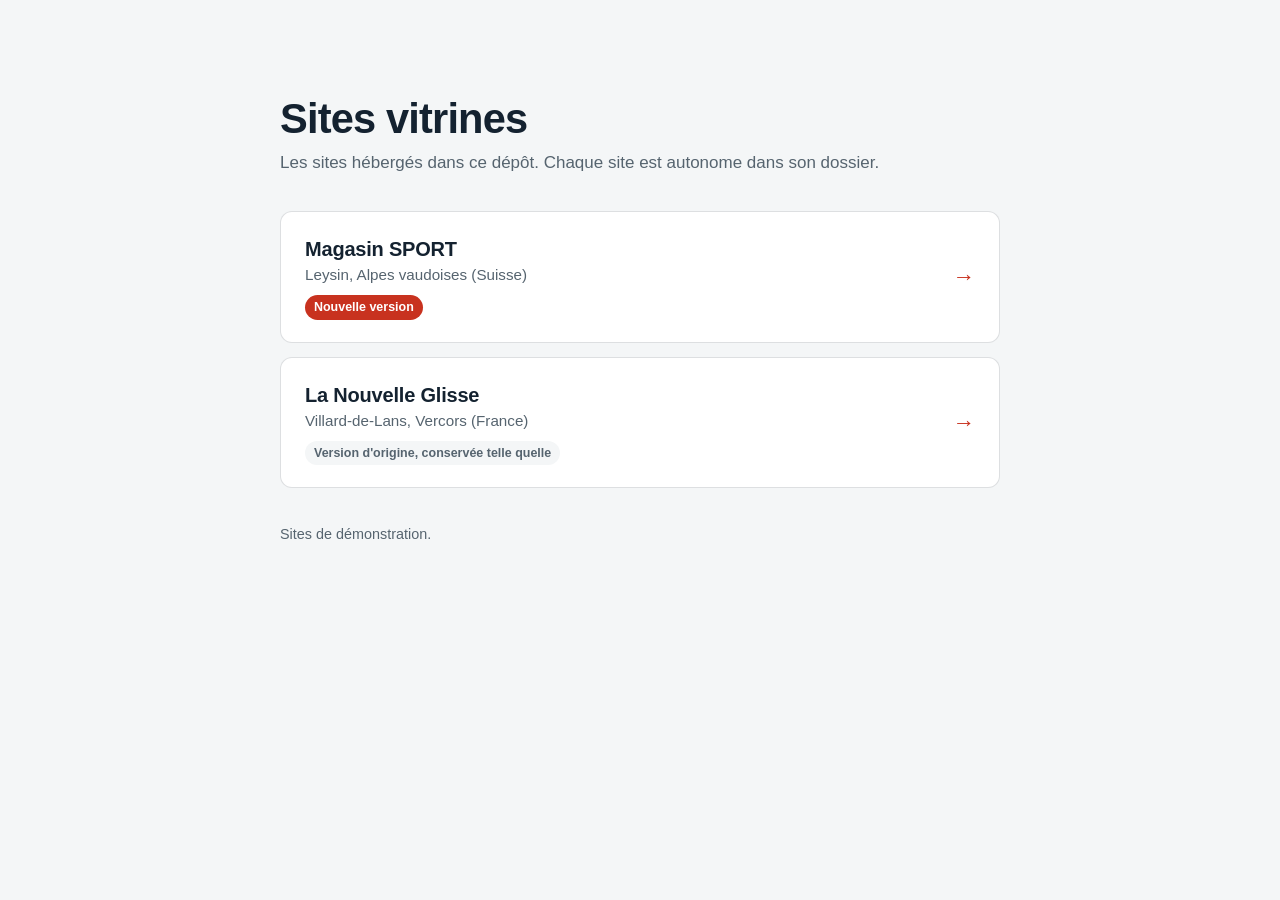
==== commit 4984f14f: "Étape 1 : réorganisation en site/ avec les deux versions - site/la-nouvelle-glisse/ : version d'orig" ====
--- a/index.html
+++ b/index.html
@@ -3,1037 +3,57 @@
 <head>
 <meta charset="utf-8">
 <meta name="viewport" content="width=device-width, initial-scale=1">
-<title>Magasin SPORT — Leysin, Alpes vaudoises</title>
-<meta name="description" content="Magasin de sport au cœur du village de Leysin : ski, snowboard, vêtements, casques, sacs à dos et vélos/VTT en été.">
-<link rel="preconnect" href="https://fonts.googleapis.com">
-<link rel="preconnect" href="https://fonts.gstatic.com" crossorigin>
-<link href="https://fonts.googleapis.com/css2?family=Archivo:wdth,wght@62..125,300..900&display=swap" rel="stylesheet">
+<title>Sites vitrines — magasins de sport</title>
+<meta name="description" content="Liste des sites vitrines hébergés dans ce dépôt.">
+<meta name="robots" content="noindex">
 <style>
-  :root {
-    --neige: #F4F6F7;
-    --glace: #E4EAEE;
-    --blanc: #FFFFFF;
-    --ardoise: #142230;
-    --ardoise-2: #1E3142;
-    --rouge: #D2232A;
-    --rouge-fonce: #AE1A20;
-    --brume: #56646F;
-    --trait: rgba(20, 34, 48, .13);
-    --verte: #1F9D57;
-    --bleue: #2563C9;
-    --noire: #142230;
-    --police: "Archivo", "Helvetica Neue", Arial, sans-serif;
-    --marge: clamp(18px, 4.5vw, 64px);
-    --max: 1240px;
-    --rayon: 6px;
-  }
-
+  :root { --fond: #F4F6F7; --carte: #FFFFFF; --texte: #142230; --discret: #56646F; --trait: rgba(20, 34, 48, .14); --accent: #C8321F; }
   *, *::before, *::after { box-sizing: border-box; }
-  html { scroll-behavior: smooth; -webkit-text-size-adjust: 100%; }
-  body { margin: 0; background: var(--neige); color: var(--ardoise); font-family: var(--police); font-size: 16.5px; line-height: 1.55; -webkit-font-smoothing: antialiased; }
-  img { display: block; max-width: 100%; }
-  a { color: inherit; }
-  button, input, select, textarea { font: inherit; color: inherit; }
-  :focus-visible { outline: 3px solid var(--bleue); outline-offset: 2px; }
-  [hidden] { display: none !important; }
-  h1, h2, h3, h4 { margin: 0; font-stretch: 112%; font-weight: 800; letter-spacing: -0.02em; line-height: 1.02; }
-  h2 { font-size: clamp(2rem, 4.4vw, 3.4rem); }
-  h3 { font-size: 1.3rem; letter-spacing: -0.01em; }
-  p { margin: 0 0 1em; }
-  .wrap { width: 100%; max-width: var(--max); margin: 0 auto; padding: 0 var(--marge); }
-  .rouge { color: var(--rouge); }
-  .visuellement-cache { position: absolute; width: 1px; height: 1px; overflow: hidden; clip: rect(0 0 0 0); white-space: nowrap; }
-
-  .btn {
-    display: inline-flex; align-items: center; justify-content: center; gap: 8px;
-    min-height: 50px; padding: 0 24px; border-radius: var(--rayon);
-    font-weight: 700; font-size: 15.5px; font-stretch: 105%; text-decoration: none;
-    border: 2px solid transparent; cursor: pointer; transition: background .2s, border-color .2s, color .2s, transform .1s;
-  }
-  .btn:active { transform: translateY(1px); }
-  .btn-rouge { background: var(--rouge); color: #fff; }
-  .btn-rouge:hover { background: var(--rouge-fonce); }
-  .btn-clair { background: rgba(255, 255, 255, .14); color: #fff; border-color: rgba(255, 255, 255, .55); backdrop-filter: blur(6px); }
-  .btn-clair:hover { background: rgba(255, 255, 255, .24); }
-  .btn-ligne { background: transparent; border-color: var(--ardoise); color: var(--ardoise); }
-  .btn-ligne:hover { background: var(--ardoise); color: #fff; }
-  .btn[disabled] { opacity: .45; cursor: not-allowed; }
-
-  /* ——— En-tête ——— */
-  .entete { position: fixed; inset: 0 0 auto 0; z-index: 50; color: #fff; transition: background .3s, color .3s, box-shadow .3s; }
-  .entete.defile { background: rgba(244, 246, 247, .96); color: var(--ardoise); box-shadow: 0 1px 0 var(--trait); backdrop-filter: blur(10px); }
-  .entete .wrap { display: flex; align-items: center; justify-content: space-between; height: 74px; max-width: none; }
-  .marque { font-weight: 800; font-stretch: 118%; font-size: 1.25rem; letter-spacing: -0.02em; text-decoration: none; white-space: nowrap; }
-  .marque b { color: var(--rouge); font-weight: 800; }
-  .nav { display: flex; align-items: center; gap: 30px; }
-  .nav a:not(.btn) { text-decoration: none; font-weight: 600; font-size: 15px; opacity: .92; }
-  .nav a:not(.btn):hover { opacity: 1; text-decoration: underline; text-underline-offset: 5px; text-decoration-thickness: 2px; }
-  .nav .btn { min-height: 42px; padding: 0 18px; }
-  .bouton-menu { display: none; background: none; border: 0; padding: 10px 0; font-weight: 700; cursor: pointer; color: inherit; }
-  @media (max-width: 920px) {
-    .nav { position: fixed; inset: 0; background: var(--ardoise); color: #fff; flex-direction: column; justify-content: center; gap: 24px; opacity: 0; visibility: hidden; transition: opacity .3s, visibility .3s; }
-    .nav.ouvert { opacity: 1; visibility: visible; }
-    .nav a:not(.btn) { font-size: 2rem; font-weight: 800; font-stretch: 115%; }
-    .bouton-menu { display: block; position: relative; z-index: 60; }
-    .menu-ouvert .entete { color: #fff; background: transparent; box-shadow: none; }
-    .menu-ouvert .marque { position: relative; z-index: 60; }
-  }
-
-  /* ——— Accueil ——— */
-  .accueil { position: relative; min-height: 100svh; display: flex; flex-direction: column; justify-content: flex-end; color: #fff; overflow: hidden; }
-  .accueil .fond { position: absolute; inset: 0; }
-  .accueil .fond img { width: 100%; height: 100%; object-fit: cover; object-position: 50% 40%; }
-  .accueil .fond::after { content: ""; position: absolute; inset: 0; background: linear-gradient(180deg, rgba(20, 34, 48, .45) 0%, rgba(20, 34, 48, .05) 30%, rgba(20, 34, 48, .25) 55%, rgba(20, 34, 48, .88) 100%); }
-  .accueil .contenu { position: relative; padding-top: 140px; padding-bottom: 36px; }
-  .accueil h1 { font-size: clamp(3rem, 9.2vw, 8.4rem); font-stretch: 125%; font-weight: 850; line-height: .9; letter-spacing: -0.035em; max-width: 9.5em; margin-bottom: 26px; }
-  .accueil .sous { font-size: clamp(1.05rem, 1.5vw, 1.25rem); max-width: 34em; color: rgba(255, 255, 255, .92); margin-bottom: 34px; }
-  .acces-rapide { position: relative; background: var(--blanc); color: var(--ardoise); border-radius: 10px; padding: 18px; display: grid; grid-template-columns: 1.2fr 1.2fr 1fr auto; gap: 12px; align-items: end; box-shadow: 0 20px 50px rgba(0, 0, 0, .25); }
-  .acces-rapide label { display: block; font-size: 13px; font-weight: 700; color: var(--brume); margin-bottom: 6px; }
-  .champ { width: 100%; min-height: 50px; border: 1.5px solid var(--trait); border-radius: var(--rayon); background: var(--neige); padding: 0 14px; font-size: 16px; }
-  .champ:focus { border-color: var(--bleue); outline: none; box-shadow: 0 0 0 3px rgba(37, 99, 201, .18); }
-  textarea.champ { padding: 12px 14px; min-height: 90px; resize: vertical; }
-  @media (max-width: 860px) { .acces-rapide { grid-template-columns: 1fr 1fr; } .acces-rapide .btn { grid-column: 1 / -1; } }
-  @media (max-width: 480px) { .acces-rapide { grid-template-columns: 1fr; } }
-  @media (prefers-reduced-motion: no-preference) {
-    .accueil .fond img { animation: zoom 14s ease-out both; }
-    .accueil h1 { animation: glisse 1s .15s cubic-bezier(.2, .7, .1, 1) both; }
-    .accueil .sous, .accueil .actions-accueil { animation: apparait .8s .55s ease both; }
-    .acces-rapide { animation: monte .9s .7s cubic-bezier(.2, .7, .1, 1) both; }
-  }
-  @keyframes zoom { from { transform: scale(1.08); } to { transform: scale(1); } }
-  @keyframes glisse { from { opacity: 0; transform: translateX(-40px); } to { opacity: 1; transform: none; } }
-  @keyframes apparait { from { opacity: 0; } to { opacity: 1; } }
-  @keyframes monte { from { opacity: 0; transform: translateY(24px); } to { opacity: 1; transform: none; } }
-  .bandeau-atouts { background: var(--ardoise); color: #fff; }
-  .bandeau-atouts ul { list-style: none; margin: 0; padding: 22px 0; display: flex; flex-wrap: wrap; gap: 10px 40px; font-weight: 600; font-size: 15px; }
-  .bandeau-atouts li::before { content: ""; display: inline-block; width: 8px; height: 8px; background: var(--rouge); border-radius: 50%; margin-right: 10px; vertical-align: 1px; }
-
-  section { padding: clamp(72px, 10vw, 130px) 0; }
-  .titre-section { display: flex; justify-content: space-between; align-items: end; gap: 28px; flex-wrap: wrap; margin-bottom: 44px; }
-  .titre-section p { max-width: 30em; color: var(--brume); margin: 0; }
-
-  /* ——— Pourquoi nous ——— */
-  .atouts { display: grid; grid-template-columns: repeat(3, 1fr); gap: 0; border-top: 2px solid var(--ardoise); }
-  .atouts article { padding: 28px 28px 8px 0; }
-  .atouts article + article { padding-left: 28px; border-left: 1px solid var(--trait); }
-  .atouts h3 { margin-bottom: 12px; }
-  .atouts p { color: var(--brume); font-size: 15.5px; }
-  @media (max-width: 860px) { .atouts { grid-template-columns: 1fr; } .atouts article + article { padding-left: 0; border-left: 0; border-top: 1px solid var(--trait); } }
-
-  /* ——— Packs ——— */
-  .packs { background: var(--blanc); }
-  .onglets { display: inline-flex; background: var(--glace); border-radius: 999px; padding: 4px; gap: 4px; margin-bottom: 30px; flex-wrap: wrap; }
-  .onglets button { border: 0; background: transparent; padding: 10px 18px; border-radius: 999px; font-weight: 700; font-size: 14.5px; cursor: pointer; color: var(--brume); }
-  .onglets button[aria-selected="true"] { background: var(--ardoise); color: #fff; }
-  .grille-packs { display: grid; grid-template-columns: repeat(4, 1fr); gap: 16px; }
-  .carte-pack { border: 1.5px solid var(--trait); border-radius: 10px; padding: 24px; display: flex; flex-direction: column; background: var(--neige); }
-  .carte-pack h3 { font-size: 1.6rem; font-stretch: 120%; margin: 14px 0 8px; }
-  .carte-pack .pour { color: var(--brume); font-size: 15px; min-height: 3.1em; }
-  .carte-pack .prix { margin: 18px 0 20px; padding-top: 16px; border-top: 1px solid var(--trait); display: flex; justify-content: space-between; align-items: baseline; gap: 10px; }
-  .carte-pack .prix strong { font-size: 2.1rem; font-stretch: 115%; font-weight: 800; letter-spacing: -0.03em; }
-  .carte-pack .prix span { color: var(--brume); font-size: 14px; text-align: right; }
-  .carte-pack .btn { margin-top: auto; }
-  .piste { display: inline-flex; align-items: center; gap: 8px; font-size: 13px; font-weight: 700; color: var(--brume); }
-  .piste i { width: 14px; height: 14px; border-radius: 50%; display: inline-block; }
-  .piste .verte { background: var(--verte); } .piste .bleue { background: var(--bleue); } .piste .rouge { background: var(--rouge); } .piste .noire { background: var(--noire); }
-  .piste .neutre { background: #9AA6AF; }
-  @media (max-width: 1000px) { .grille-packs { grid-template-columns: repeat(2, 1fr); } }
-  @media (max-width: 560px) { .grille-packs { grid-template-columns: 1fr; } }
-
-  .veloski { margin-top: 56px; display: grid; grid-template-columns: 1.1fr 1fr; border-radius: 12px; overflow: hidden; background: var(--ardoise); color: #fff; }
-  .veloski .photo { min-height: 340px; }
-  .veloski .photo img { width: 100%; height: 100%; object-fit: cover; }
-  .veloski .texte { padding: clamp(28px, 4vw, 52px); }
-  .veloski .badge { display: inline-block; background: var(--rouge); color: #fff; font-weight: 700; font-size: 13px; padding: 5px 10px; border-radius: 4px; margin-bottom: 18px; }
-  .veloski h3 { font-size: clamp(1.8rem, 3vw, 2.5rem); font-stretch: 120%; margin-bottom: 14px; }
-  .veloski p { color: rgba(255, 255, 255, .82); }
-  .veloski .tarif-veloski { display: flex; gap: 28px; margin: 22px 0 26px; flex-wrap: wrap; }
-  .veloski .tarif-veloski div { font-size: 14px; color: rgba(255, 255, 255, .7); }
-  .veloski .tarif-veloski strong { display: block; font-size: 1.8rem; color: #fff; font-stretch: 115%; letter-spacing: -0.02em; }
-  @media (max-width: 860px) { .veloski { grid-template-columns: 1fr; } .veloski .photo { min-height: 240px; } }
-
-  /* ——— Réservation ——— */
-  .reservation { background: var(--glace); }
-  .resa { display: grid; grid-template-columns: minmax(0, 1fr) 360px; gap: 28px; align-items: start; }
-  .etapes { list-style: none; margin: 0 0 22px; padding: 0; display: flex; gap: 8px; counter-reset: etape; }
-  .etapes li { flex: 1; counter-increment: etape; font-size: 14px; font-weight: 700; color: var(--brume); padding-top: 12px; border-top: 4px solid rgba(20, 34, 48, .15); }
-  .etapes li::before { content: counter(etape) ". "; }
-  .etapes li.fait { color: var(--ardoise); border-color: var(--ardoise); }
-  .etapes li.actuelle { color: var(--rouge); border-color: var(--rouge); }
-  .panneau { background: var(--blanc); border-radius: 12px; padding: clamp(20px, 3vw, 36px); }
-  .panneau > h3 { font-size: 1.7rem; font-stretch: 118%; margin-bottom: 8px; }
-  .panneau > .aide { color: var(--brume); margin-bottom: 26px; }
-  .groupe { margin: 0 0 24px; padding: 0; border: 0; min-width: 0; }
-  .groupe > legend, .groupe > .etiquette { display: block; font-weight: 700; font-size: 14.5px; margin-bottom: 10px; padding: 0; }
-  .puces { display: flex; flex-wrap: wrap; gap: 8px; }
-  .puce { position: relative; }
-  .puce input { position: absolute; opacity: 0; inset: 0; margin: 0; cursor: pointer; }
-  .puce span { display: inline-flex; align-items: center; gap: 8px; min-height: 44px; padding: 0 16px; border: 1.5px solid var(--trait); border-radius: 999px; font-weight: 600; font-size: 15px; background: var(--neige); transition: border-color .15s, background .15s; }
-  .puce input:checked + span { background: var(--ardoise); border-color: var(--ardoise); color: #fff; }
-  .puce input:focus-visible + span { outline: 3px solid var(--bleue); outline-offset: 2px; }
-  .puce input:disabled + span { opacity: .4; }
-  .rappel-dates { margin-top: 14px; padding: 14px 16px; background: var(--neige); border-radius: var(--rayon); font-weight: 600; display: flex; gap: 10px; align-items: center; }
-  .rappel-dates::before { content: ""; width: 10px; height: 10px; border-radius: 50%; background: var(--rouge); flex: none; }
-  .note { font-size: 14px; color: var(--brume); margin: 8px 0 0; }
-  .actions-etape { display: flex; justify-content: space-between; gap: 12px; margin-top: 28px; flex-wrap: wrap; }
-  .actions-etape .btn-rouge { margin-left: auto; }
-  .erreur { color: var(--rouge-fonce); font-weight: 600; font-size: 14.5px; margin: 14px 0 0; }
-
-  .skieur { border: 1.5px solid var(--trait); border-radius: 10px; padding: 20px; margin-bottom: 16px; background: var(--blanc); }
-  .skieur > header { display: flex; justify-content: space-between; align-items: center; gap: 12px; margin-bottom: 16px; }
-  .skieur h4 { font-size: 1.15rem; font-stretch: 112%; }
-  .lien-bouton { background: none; border: 0; padding: 6px 0; color: var(--brume); font-weight: 600; font-size: 14px; text-decoration: underline; cursor: pointer; }
-  .lien-bouton:hover { color: var(--rouge-fonce); }
-  .ligne-champs { display: grid; grid-template-columns: repeat(3, 1fr); gap: 12px; }
-  .ligne-champs label, .bloc-champ label { display: block; font-size: 13.5px; font-weight: 700; color: var(--brume); margin-bottom: 6px; }
-  .ligne-2 { grid-template-columns: 1.4fr 1fr; }
-  @media (max-width: 600px) { .ligne-champs { grid-template-columns: 1fr 1fr; } .ligne-2 { grid-template-columns: 1fr; } }
-  .gammes { display: grid; grid-template-columns: repeat(auto-fill, minmax(170px, 1fr)); gap: 8px; }
-  .gamme { position: relative; }
-  .gamme input { position: absolute; opacity: 0; inset: 0; margin: 0; cursor: pointer; }
-  .gamme > span { display: block; height: 100%; padding: 12px 14px; border: 1.5px solid var(--trait); border-radius: 8px; background: var(--neige); font-size: 13.5px; color: var(--brume); line-height: 1.35; }
-  .gamme strong { display: flex; justify-content: space-between; gap: 8px; font-size: 15.5px; color: var(--ardoise); margin-bottom: 4px; }
-  .gamme input:checked + span { border-color: var(--rouge); background: #FFF5F5; box-shadow: inset 0 0 0 1px var(--rouge); }
-  .gamme input:focus-visible + span { outline: 3px solid var(--bleue); outline-offset: 2px; }
-  .gamme .piste { margin-top: 6px; }
-  .options { display: flex; flex-wrap: wrap; gap: 8px 22px; }
-  .case { display: inline-flex; align-items: center; gap: 10px; font-weight: 600; font-size: 15px; cursor: pointer; min-height: 40px; }
-  .case input { width: 20px; height: 20px; accent-color: var(--rouge); }
-  .sous-total { display: flex; justify-content: space-between; align-items: baseline; border-top: 1px solid var(--trait); padding-top: 14px; margin-top: 4px; font-weight: 700; }
-  .sous-total strong { font-size: 1.3rem; font-stretch: 112%; }
-  .indispo { background: #FFF4E5; color: #7A4A00; border-radius: var(--rayon); padding: 10px 14px; font-size: 14.5px; font-weight: 600; margin: 0; }
-
-  .recap { position: sticky; top: 96px; background: var(--ardoise); color: #fff; border-radius: 12px; padding: 26px; }
-  .recap h3 { font-size: 1.35rem; font-stretch: 115%; margin-bottom: 4px; }
-  .recap .periode { color: rgba(255, 255, 255, .72); font-size: 14.5px; margin-bottom: 18px; }
-  .recap ul { list-style: none; margin: 0; padding: 0; }
-  .recap li { display: flex; justify-content: space-between; gap: 14px; padding: 10px 0; border-top: 1px solid rgba(255, 255, 255, .12); font-size: 14.5px; }
-  .recap li small { display: block; color: rgba(255, 255, 255, .62); font-size: 13px; }
-  .recap .vide { color: rgba(255, 255, 255, .6); font-size: 14.5px; padding: 10px 0; border-top: 1px solid rgba(255, 255, 255, .12); }
-  .recap .remise { color: #8EE0AE; }
-  .recap .total { display: flex; justify-content: space-between; align-items: baseline; border-top: 2px solid rgba(255, 255, 255, .5); margin-top: 6px; padding-top: 16px; }
-  .recap .total strong { font-size: 2.2rem; font-stretch: 115%; letter-spacing: -0.03em; }
-  .recap .paiement { color: rgba(255, 255, 255, .66); font-size: 13.5px; margin: 14px 0 0; }
-  .recap .total strong.flash { animation: flash .5s ease; }
-  @keyframes flash { 0% { color: #FFB3B5; } 100% { color: #fff; } }
-  .demo { display: inline-block; font-size: 12px; font-weight: 700; color: var(--brume); background: var(--neige); border: 1px dashed rgba(20, 34, 48, .3); border-radius: 4px; padding: 3px 8px; margin-bottom: 14px; }
-  @media (max-width: 980px) {
-    .resa { grid-template-columns: 1fr; }
-    .recap { position: static; }
-  }
-
-  .resume-final { margin: 0 0 22px; border: 1.5px solid var(--trait); border-radius: 10px; overflow: hidden; }
-  .resume-final table { width: 100%; border-collapse: collapse; font-size: 15px; }
-  .resume-final td { padding: 12px 16px; border-bottom: 1px solid var(--trait); vertical-align: top; }
-  .resume-final td:last-child { text-align: right; white-space: nowrap; font-weight: 700; }
-  .resume-final tr:last-child td { border-bottom: 0; }
-  .resume-final small { display: block; color: var(--brume); font-size: 13.5px; }
-  details.cgl { background: var(--neige); border-radius: var(--rayon); padding: 12px 16px; margin: 6px 0 16px; font-size: 14.5px; }
-  details.cgl summary { cursor: pointer; font-weight: 700; }
-  details.cgl ul { margin: 12px 0 4px; padding-left: 18px; color: var(--brume); }
-  details.cgl li { margin-bottom: 4px; }
-
-  .confirmation { text-align: center; padding: clamp(28px, 5vw, 56px) clamp(20px, 4vw, 48px); }
-  .confirmation .coche { width: 72px; height: 72px; border-radius: 50%; background: var(--verte); color: #fff; display: grid; place-items: center; margin: 0 auto 22px; }
-  .confirmation h3 { font-size: clamp(1.8rem, 3.4vw, 2.6rem); font-stretch: 118%; margin-bottom: 12px; }
-  .confirmation .numero { display: inline-block; font-weight: 800; font-stretch: 112%; font-size: 1.25rem; letter-spacing: .04em; background: var(--neige); border-radius: var(--rayon); padding: 8px 16px; margin: 6px 0 22px; }
-  .confirmation .liste-prevoir { text-align: left; max-width: 520px; margin: 26px auto 26px; padding: 20px 24px; background: var(--neige); border-radius: 10px; }
-  .confirmation .liste-prevoir h4 { font-size: 1.05rem; margin-bottom: 10px; }
-  .confirmation .liste-prevoir ul { margin: 0; padding-left: 18px; color: var(--brume); }
-  .bandeau-demo { background: #FFF4E5; color: #7A4A00; border-radius: var(--rayon); padding: 12px 16px; font-size: 14.5px; font-weight: 600; max-width: 520px; margin: 0 auto 24px; }
-
-  /* ——— Tarifs ——— */
-  .tarifs { background: var(--neige); }
-  .table-tarifs-wrap { overflow-x: auto; background: var(--blanc); border-radius: 12px; border: 1.5px solid var(--trait); }
-  table.tarifs-table { width: 100%; border-collapse: collapse; min-width: 640px; font-size: 15px; }
-  .tarifs-table th, .tarifs-table td { padding: 13px 14px; text-align: right; border-bottom: 1px solid var(--trait); font-variant-numeric: tabular-nums; }
-  .tarifs-table th:first-child, .tarifs-table td:first-child { text-align: left; }
-  .tarifs-table thead th { font-size: 13px; color: var(--brume); font-weight: 700; background: var(--neige); }
-  .tarifs-table tbody tr:hover { background: #F8FAFB; }
-  .tarifs-table td:first-child strong { display: block; }
-  .tarifs-table td:first-child small { color: var(--brume); }
-  .bons-plans { display: grid; grid-template-columns: 1fr 1fr; gap: 16px; margin-top: 26px; }
-  .bon-plan { background: var(--ardoise); color: #fff; border-radius: 10px; padding: 22px 24px; display: flex; gap: 18px; align-items: center; }
-  .bon-plan strong { font-size: 2.4rem; font-stretch: 118%; letter-spacing: -0.03em; color: #FF6B70; flex: none; }
-  .bon-plan p { margin: 0; color: rgba(255, 255, 255, .86); font-size: 15px; }
-  .tarifs .cgl { margin-top: 26px; background: var(--blanc); }
-  @media (max-width: 760px) { .bons-plans { grid-template-columns: 1fr; } }
-
-  /* ——— Magasin ——— */
-  .magasin .grille { display: grid; grid-template-columns: 1fr 1fr; gap: clamp(28px, 5vw, 72px); align-items: start; }
-  .mosaique { display: grid; grid-template-columns: 1fr 1fr; gap: 10px; }
-  .mosaique img { width: 100%; aspect-ratio: 4 / 3; object-fit: cover; border-radius: 8px; }
-  .mosaique img:first-child { grid-column: 1 / -1; aspect-ratio: 16 / 9; }
-  .magasin .texte p { color: var(--brume); }
-  .marques { display: flex; flex-wrap: wrap; gap: 10px 26px; margin: 22px 0 28px; padding: 18px 0; border-top: 1px solid var(--trait); border-bottom: 1px solid var(--trait); font-weight: 800; font-stretch: 120%; font-size: 1.15rem; letter-spacing: .02em; }
-  .vente { columns: 2; padding-left: 18px; color: var(--brume); margin: 10px 0 0; }
-  @media (max-width: 860px) { .magasin .grille { grid-template-columns: 1fr; } }
-
-  /* ——— Infos ——— */
-  .infos { background: var(--ardoise); color: #fff; }
-  .infos .grille { display: grid; grid-template-columns: 1fr 1.2fr; gap: clamp(28px, 5vw, 72px); }
-  .infos h2 { margin-bottom: 30px; }
-  .infos dl { margin: 0; display: grid; gap: 22px; }
-  .infos dt { font-size: 13.5px; font-weight: 700; color: rgba(255, 255, 255, .6); margin-bottom: 4px; }
-  .infos dd { margin: 0; font-size: 1.1rem; }
-  .infos dd a { text-decoration: none; }
-  .infos dd a:hover { text-decoration: underline; }
-  .infos .tel { font-size: 2rem; font-weight: 800; font-stretch: 115%; letter-spacing: -0.02em; }
-  .infos .carte-geo { border-radius: 12px; overflow: hidden; min-height: 420px; background: var(--ardoise-2); }
-  .infos iframe { width: 100%; height: 100%; min-height: 420px; border: 0; display: block; }
-  @media (max-width: 860px) { .infos .grille { grid-template-columns: 1fr; } .infos .carte-geo, .infos iframe { min-height: 320px; } }
-
-  .pied { background: #0D1822; color: rgba(255, 255, 255, .62); font-size: 14px; padding: 28px 0; }
-  .pied .wrap { display: flex; justify-content: space-between; gap: 16px; flex-wrap: wrap; }
-  .pied p { margin: 0; }
+  body { margin: 0; min-height: 100vh; background: var(--fond); color: var(--texte); font-family: -apple-system, BlinkMacSystemFont, "Segoe UI", Roboto, "Helvetica Neue", Arial, sans-serif; font-size: 17px; line-height: 1.5; -webkit-font-smoothing: antialiased; }
+  main { max-width: 760px; margin: 0 auto; padding: clamp(40px, 9vw, 96px) 20px; }
+  h1 { margin: 0 0 8px; font-size: clamp(1.8rem, 5vw, 2.6rem); letter-spacing: -0.02em; line-height: 1.1; }
+  .intro { margin: 0 0 36px; color: var(--discret); }
+  ul { list-style: none; margin: 0; padding: 0; display: grid; gap: 14px; }
+  a.site { display: flex; align-items: center; justify-content: space-between; gap: 18px; padding: 22px 24px; background: var(--carte); border: 1.5px solid var(--trait); border-radius: 12px; color: inherit; text-decoration: none; transition: border-color .2s, transform .2s, box-shadow .2s; }
+  a.site:hover { border-color: var(--texte); transform: translateY(-2px); box-shadow: 0 10px 28px rgba(20, 34, 48, .1); }
+  a.site:focus-visible { outline: 3px solid #2563C9; outline-offset: 3px; }
+  .nom { display: block; font-weight: 700; font-size: 1.25rem; letter-spacing: -0.01em; }
+  .lieu { display: block; color: var(--discret); font-size: .95rem; }
+  .etiquette { display: inline-block; margin-top: 8px; font-size: .78rem; font-weight: 700; padding: 3px 9px; border-radius: 999px; background: var(--fond); color: var(--discret); }
+  .etiquette.nouveau { background: var(--accent); color: #fff; }
+  .fleche { flex: none; font-size: 1.4rem; color: var(--accent); transition: transform .2s; }
+  a.site:hover .fleche { transform: translateX(4px); }
+  footer { margin-top: 36px; color: var(--discret); font-size: .9rem; }
+  @media (prefers-reduced-motion: reduce) { a.site, .fleche { transition: none; } a.site:hover, a.site:hover .fleche { transform: none; } }
 </style>
 </head>
 <body>
-
-<header class="entete" id="entete">
-  <div class="wrap">
-    <a href="#accueil" class="marque">Magasin <b>SPORT</b></a>
-    <button class="bouton-menu" id="bouton-menu" aria-expanded="false" aria-controls="nav">Menu</button>
-    <nav class="nav" id="nav" aria-label="Navigation principale">
-      <a href="#packs">Location</a>
-      <a href="#tarifs">Tarifs</a>
-      <a href="#magasin">Le magasin</a>
-      <a href="#infos">Accès</a>
-      <a href="#reserver" class="btn btn-rouge">Réserver</a>
-    </nav>
-  </div>
-</header>
-
 <main>
-
-  <section class="accueil" id="accueil" style="padding:0">
-    <div class="fond">
-      <img src="images/banniere-montagne.jpg" alt="Paysage de montagne enneigé et forêt de sapins" fetchpriority="high">
-    </div>
-    <div class="wrap contenu">
-      <h1>Le sport au cœur du village.</h1>
-      <p class="sous">Magasin SPORT vous accueille à Leysin, dans les Alpes vaudoises, été comme hiver : ski, snowboard, vêtements, casques, sacs à dos, vélos et VTT.</p>
-      <form class="acces-rapide" id="acces-rapide" aria-label="Commencer une réservation">
-        <div>
-          <label for="ar-date">Premier jour</label>
-          <input class="champ" type="date" id="ar-date" required>
-        </div>
-        <div>
-          <label for="ar-duree">Durée</label>
-          <select class="champ" id="ar-duree">
-            <option value="am">½ journée (matin)</option>
-            <option value="pm">½ journée (après-midi)</option>
-            <option value="1">1 jour</option>
-            <option value="2">2 jours</option>
-            <option value="3">3 jours</option>
-            <option value="4">4 jours</option>
-            <option value="5">5 jours</option>
-            <option value="6" selected>6 jours</option>
-          </select>
-        </div>
-        <div>
-          <label for="ar-nb">Personnes</label>
-          <select class="champ" id="ar-nb">
-            <option>1</option><option selected>2</option><option>3</option><option>4</option><option>5</option><option>6</option><option>7</option><option>8</option><option>9</option><option>10</option><option>11</option><option>12</option>
-          </select>
-        </div>
-        <button type="submit" class="btn btn-rouge">Choisir le matériel</button>
-      </form>
-    </div>
-  </section>
-
-  <div class="bandeau-atouts">
-    <div class="wrap">
-      <ul>
-        <li>Au cœur du village de Leysin</li>
-        <li>Ouvert été comme hiver</li>
-        <li>−25 % à la semaine hors périodes de vacances</li>
-        <li>−10 % pour les groupes dès 10 personnes</li>
-      </ul>
-    </div>
-  </div>
-
-  <section class="pourquoi" id="pourquoi">
-    <div class="wrap">
-      <div class="titre-section">
-        <h2>Au cœur du village de Leysin</h2>
-        <p>Notre équipe vous accueille au village et vous conseille pour préparer vos journées sur le domaine de Leysin – Les Mosses – La Lécherette, avec environ 100 km de pistes et le téléphérique de la Berneuse.</p>
-      </div>
-      <div class="atouts">
-        <article>
-          <h3>Du matériel récent</h3>
-          <p>Retrouvez en magasin les marques Burton et Scott pour vous équiper en montagne.</p>
-        </article>
-        <article>
-          <h3>Un atelier bien équipé</h3>
-          <p>Affûteuse céramique Reichmann, ponceuse à pierre, farteuse : chaque ski est entretenu sur place. On soigne aussi votre matériel personnel.</p>
-        </article>
-        <article>
-          <h3>Des chaussures au sec</h3>
-          <p>Toutes les chaussures sont rangées chaque soir dans des étagères à séchage et désinfection automatique. L'équipe vous conseille sur la taille et le niveau.</p>
-        </article>
-      </div>
-    </div>
-  </section>
-
-  <section class="packs" id="packs">
-    <div class="wrap">
-      <div class="titre-section">
-        <h2>Choisissez votre pack</h2>
-        <p>Un pack comprend les skis et les chaussures. Les prix ci-dessous sont pour une journée et pour six jours.</p>
-      </div>
-      <div class="onglets" role="tablist" aria-label="Type de pack">
-        <button type="button" role="tab" aria-selected="true" data-onglet="adulte">Adultes</button>
-        <button type="button" role="tab" aria-selected="false" data-onglet="enfant">Enfants</button>
-        <button type="button" role="tab" aria-selected="false" data-onglet="snow">Snowboard</button>
-      </div>
-      <div class="grille-packs" id="grille-packs" role="tabpanel"></div>
-
-      <div class="veloski">
-        <div class="photo"><img src="images/paysage-hiver.jpg" alt="Paysage de montagne enneigé et forêt en hiver" loading="lazy"></div>
-        <div class="texte">
-          <h3>Le vélo-ski</h3>
-          <p>Un VTT tout suspendu monté sur skis, pour prolonger le plaisir du vélo en hiver. Facile à prendre en main, quel que soit votre niveau de ski.</p>
-          <div class="tarif-veloski">
-            <div><strong>CHF 30.–</strong>½ journée avec bottes</div>
-            <div><strong>CHF 40.–</strong>1 jour avec bottes</div>
-            <div><strong>CHF 85.–</strong>2 jours avec bottes</div>
-          </div>
-          <a href="#reserver" class="btn btn-rouge" data-ajout="veloski">Réserver un vélo-ski</a>
-        </div>
-      </div>
-    </div>
-  </section>
-
-  <section class="reservation" id="reserver">
-    <div class="wrap">
-      <div class="titre-section">
-        <h2>Réservez votre matériel</h2>
-        <p>Choisissez vos dates et votre matériel en ligne. Vous payez au magasin, en récupérant vos skis.</p>
-      </div>
-
-      <div class="resa" id="resa">
-        <div>
-          <ol class="etapes" id="etapes">
-            <li class="actuelle">Séjour</li>
-            <li>Matériel</li>
-            <li>Coordonnées</li>
-          </ol>
-
-          <!-- Étape 1 -->
-          <div class="panneau" id="etape-1">
-            <span class="demo">Démonstration</span>
-            <h3>Quand venez-vous ?</h3>
-            <p class="aide">Les tarifs dégressifs s'appliquent aux journées entières et consécutives.</p>
-            <div class="groupe">
-              <label class="etiquette" for="r-date">Premier jour de location</label>
-              <input class="champ" type="date" id="r-date" style="max-width:280px">
-            </div>
-            <fieldset class="groupe">
-              <legend>Durée</legend>
-              <div class="puces" id="r-duree"></div>
-            </fieldset>
-            <p class="rappel-dates" id="r-rappel">Choisissez une date pour voir vos dates de location.</p>
-            <p class="erreur" id="erreur-1" role="alert" hidden></p>
-            <div class="actions-etape">
-              <button type="button" class="btn btn-rouge" id="vers-2">Continuer</button>
-            </div>
-          </div>
-
-          <!-- Étape 2 -->
-          <div class="panneau" id="etape-2" hidden>
-            <span class="demo">Démonstration</span>
-            <h3>Qui part sur les pistes ?</h3>
-            <p class="aide">Ajoutez chaque personne et son matériel. Taille, poids et pointure nous aident à préparer le bon réglage avant votre arrivée.</p>
-            <div id="skieurs"></div>
-            <button type="button" class="btn btn-ligne" id="ajouter-skieur">Ajouter une personne</button>
-            <p class="erreur" id="erreur-2" role="alert" hidden></p>
-            <div class="actions-etape">
-              <button type="button" class="btn btn-ligne" data-retour="1">Retour</button>
-              <button type="button" class="btn btn-rouge" id="vers-3">Continuer</button>
-            </div>
-          </div>
-
-          <!-- Étape 3 -->
-          <div class="panneau" id="etape-3" hidden>
-            <span class="demo">Démonstration</span>
-            <h3>Vos coordonnées</h3>
-            <p class="aide">Vérifiez votre réservation, puis indiquez comment vous joindre.</p>
-            <div class="resume-final" id="resume-final"></div>
-            <form id="form-contact" novalidate>
-              <div class="ligne-champs ligne-2" style="grid-template-columns:1fr 1fr">
-                <div><label for="c-prenom">Prénom</label><input class="champ" id="c-prenom" autocomplete="given-name" required></div>
-                <div><label for="c-nom">Nom</label><input class="champ" id="c-nom" autocomplete="family-name" required></div>
-              </div>
-              <div class="ligne-champs ligne-2" style="grid-template-columns:1fr; margin-top:12px">
-                <div><label for="c-tel">Téléphone</label><input class="champ" id="c-tel" type="tel" autocomplete="tel" required></div>
-              </div>
-              <div class="bloc-champ" style="margin-top:12px">
-                <label for="c-retrait">Heure de retrait du matériel</label>
-                <select class="champ" id="c-retrait" style="max-width:360px"></select>
-              </div>
-              <div class="bloc-champ" style="margin-top:12px">
-                <label for="c-message">Une précision pour l'équipe ? (facultatif)</label>
-                <textarea class="champ" id="c-message" placeholder="Niveau, cours de ski, matériel personnel à affûter…"></textarea>
-              </div>
-              <details class="cgl" id="cgl-resa">
-                <summary>Conditions générales de location</summary>
-                <ul data-cgl></ul>
-              </details>
-              <label class="case"><input type="checkbox" id="c-cgl" required> J'accepte les conditions générales de location</label>
-              <p class="erreur" id="erreur-3" role="alert" hidden></p>
-              <div class="actions-etape">
-                <button type="button" class="btn btn-ligne" data-retour="2">Retour</button>
-                <button type="submit" class="btn btn-rouge">Confirmer la réservation</button>
-              </div>
-            </form>
-          </div>
-
-          <!-- Confirmation -->
-          <div class="panneau confirmation" id="etape-4" hidden aria-live="polite"></div>
-        </div>
-
-        <aside class="recap" id="recap"></aside>
-      </div>
-    </div>
-  </section>
-
-  <section class="tarifs" id="tarifs">
-    <div class="wrap">
-      <div class="titre-section">
-        <h2>Tarifs</h2>
-        <p>Prix en francs suisses (CHF), par personne. Les horaires de retrait suivent les heures d’ouverture du magasin.</p>
-      </div>
-      <div class="onglets" role="tablist" aria-label="Catégorie de tarifs" id="onglets-tarifs"></div>
-      <div class="table-tarifs-wrap" role="tabpanel"><table class="tarifs-table" id="table-tarifs"></table></div>
-      <div class="bons-plans">
-        <div class="bon-plan"><strong>−25 %</strong><p>Sur toute location à la semaine hors périodes de vacances.</p></div>
-        <div class="bon-plan"><strong>−10 %</strong><p>Pour les groupes à partir de 10 personnes, sur tous les tarifs et toute la saison, vacances comprises.</p></div>
-      </div>
-      <details class="cgl" id="conditions">
-        <summary>Conditions générales de location</summary>
-        <ul data-cgl></ul>
-      </details>
-    </div>
-  </section>
-
-  <section class="magasin" id="magasin">
-    <div class="wrap grille">
-      <div class="mosaique">
-        <img src="images/magasin-1.jpg" alt="Comptoir et accessoires dans un magasin de sport" loading="lazy">
-        <img src="images/magasin-3.jpg" alt="Équipements de ski présentés en magasin" loading="lazy">
-        <img src="images/magasin-4.jpg" alt="Casques, accessoires et comptoir du magasin" loading="lazy">
-      </div>
-      <div class="texte">
-        <h2 style="margin-bottom:24px">Une boutique à l'ambiance montagne</h2>
-        <p>Notre équipe vous accueille au cœur du village de Leysin et vous conseille dans le choix de votre équipement. En été, retrouvez également des vélos et VTT pour profiter de la région.</p>
-        <div class="marques" aria-label="Marques proposées">
-          <span>BURTON</span><span>SCOTT</span>
-        </div>
-        <h3>Aussi en vente au magasin</h3>
-        <ul class="vente">
-          <li>Lunettes et masques</li>
-          <li>Vêtements de sport</li>
-          <li>Bonnets, bandeaux, gants</li>
-          <li>Casques et protections</li>
-          <li>Bâtons</li>
-          <li>Sacs à dos</li>
-          <li>Vélos et VTT en été</li>
-        </ul>
-      </div>
-    </div>
-  </section>
-
-  <section class="infos" id="infos">
-    <div class="wrap grille">
-      <div>
-        <h2>Nous trouver</h2>
-        <dl>
-          <div><dt>Téléphone</dt><dd><a class="tel" href="tel:+41793583716">+41 79 358 37 16</a></dd></div>
-          <div><dt>Adresse</dt><dd>Avenue Secrétan 1<br>1854 Leysin, Suisse</dd></div>
-          <div><dt>Repère</dt><dd>Au cœur du village de Leysin, dans les Alpes vaudoises.</dd></div>
-          <div><dt>Horaires</dt><dd>Lundi : 9 h – 12 h et 13 h 30 – 18 h 30<br>Mardi à vendredi : 9 h – 18 h 30<br>Samedi : 9 h – 17 h<br>Dimanche : [À CONFIRMER]</dd></div>
-        </dl>
-      </div>
-      <div class="carte-geo">
-        <iframe title="Plan d'accès au Magasin SPORT, Leysin" loading="lazy" referrerpolicy="no-referrer-when-downgrade"
-          src="https://maps.google.com/maps?q=Magasin%20SPORT%2C%20Avenue%20Secr%C3%A9tan%201%2C%201854%20Leysin&z=14&output=embed"></iframe>
-      </div>
-    </div>
-  </section>
-
+  <h1>Sites vitrines</h1>
+  <p class="intro">Les sites hébergés dans ce dépôt. Chaque site est autonome dans son dossier.</p>
+  <ul>
+    <li>
+      <a class="site" href="site/magasin-sport-leysin/">
+        <span>
+          <span class="nom">Magasin SPORT</span>
+          <span class="lieu">Leysin, Alpes vaudoises (Suisse)</span>
+          <span class="etiquette nouveau">Nouvelle version</span>
+        </span>
+        <span class="fleche" aria-hidden="true">→</span>
+      </a>
+    </li>
+    <li>
+      <a class="site" href="site/la-nouvelle-glisse/">
+        <span>
+          <span class="nom">La Nouvelle Glisse</span>
+          <span class="lieu">Villard-de-Lans, Vercors (France)</span>
+          <span class="etiquette">Version d'origine, conservée telle quelle</span>
+        </span>
+        <span class="fleche" aria-hidden="true">→</span>
+      </a>
+    </li>
+  </ul>
+  <footer>Sites de démonstration.</footer>
 </main>
-
-<footer class="pied">
-  <div class="wrap">
-    <p>© 2026 Magasin SPORT, Leysin</p>
-    <p>Réservation en ligne : version de démonstration, aucune donnée n'est envoyée.</p>
-  </div>
-</footer>
-
-<script>
-(function () {
-  'use strict';
-
-  /* ================= Données (tarifs 2025/2026) =================
-     Chaque tableau : [½ j, 1 j, 2 j, 3 j, 4 j, 5 j, 6 j]           */
-  var T = {
-    pack: {
-      baby: [10, 10, 20, 25, 30, 35, 40], junior: [10, 10, 25, 35, 45, 55, 60], competition: [10, 15, 30, 40, 50, 60, 70],
-      bronze: [15, 20, 40, 55, 70, 85, 95], argent: [20, 25, 45, 65, 85, 100, 115], or: [20, 25, 55, 75, 95, 115, 130], diamant: [25, 30, 60, 85, 105, 130, 150]
-    },
-    skis: {
-      baby: [5, 5, 10, 15, 20, 25, 25], junior: [5, 10, 15, 20, 25, 30, 35], competition: [5, 10, 15, 25, 30, 40, 45],
-      bronze: [10, 15, 30, 45, 55, 65, 75], argent: [15, 20, 35, 50, 70, 80, 95], or: [15, 20, 45, 60, 80, 95, 110], diamant: [20, 25, 50, 70, 90, 105, 125]
-    },
-    snowPack: { enfant: [10, 15, 30, 40, 50, 60, 70], adulte: [20, 25, 50, 70, 85, 100, 115] },
-    snow: { enfant: [10, 10, 20, 25, 35, 45, 50], adulte: [15, 15, 35, 50, 60, 75, 90] },
-    chaussures: { baby: [5, 5, 10, 10, 15, 20, 20], junior: [5, 5, 10, 15, 20, 25, 25], adulte: [10, 15, 25, 40, 50, 60, 65] },
-    batons: [5, 5, 10, 10, 10, 15, 15],
-    luge: [5, 5, 10, 10, 10, 15, 15],
-    raquettes: [5, 10, 15, 20, 25, 30, 35],
-    casque: [5, 5, 5, 10, 10, 15, 15],
-    veloski: { sans: [25, 35, 75], avec: [30, 40, 85] }
-  };
-
-  var GAMMES = {
-    enfant: [
-      { id: 'baby', nom: 'Baby', detail: 'Les tout-petits, skis de 80 à 110 cm' },
-      { id: 'junior', nom: 'Junior', detail: 'Du débutant à la 3e étoile, skis de 120 à 150 cm' },
-      { id: 'competition', nom: 'Compétition', detail: "Dès l'Étoile de bronze, skis de 120 à 160 cm" }
-    ],
-    adulte: [
-      { id: 'bronze', nom: 'Bronze', detail: 'Débutant, chasse-neige, ou mini-skis', piste: 'verte', niveau: 'Pistes vertes' },
-      { id: 'argent', nom: 'Argent', detail: 'Skieur moyen, parallèle de base', piste: 'bleue', niveau: 'Pistes bleues' },
-      { id: 'or', nom: 'Or', detail: 'Bon skieur, ski haut de gamme', piste: 'rouge', niveau: 'Pistes rouges' },
-      { id: 'diamant', nom: 'Diamant', detail: "Bon skieur, ski récent et d'exception", piste: 'noire', niveau: 'Toutes pistes' }
-    ]
-  };
-
-  var CGL = [
-    "Une empreinte bancaire est faite pour la caution ; à défaut, une pièce d'identité est demandée.",
-    'La location est payable lors de la prise en charge du matériel.',
-    "Les heures de retrait d'une demi-journée suivent les horaires d'ouverture du magasin.",
-    'Le tarif dégressif s’applique uniquement aux journées entières et consécutives.',
-    'Le matériel loué est placé sous la responsabilité du locataire.',
-    "Le matériel n'est pas assuré contre la perte, le vol ou la casse. Une garantie casse est proposée en caisse.",
-    'Tout matériel non restitué est facturé selon sa valeur à neuf : 60 % la première année, 40 % la deuxième, puis 20 %.',
-    "Les dégâts résultant d'un usage anormal sont facturés au tarif de l'atelier."
-  ];
-
-  /* Périodes de vacances (à valider selon le calendrier local chaque saison) */
-  var VACANCES = [['2026-12-19', '2027-01-04'], ['2027-02-06', '2027-03-08'], ['2027-04-03', '2027-05-03']];
-
-  var DUREES = [
-    { v: 'am', court: '½ j matin', idx: 0, jours: 1 },
-    { v: 'pm', court: '½ j après-midi', idx: 0, jours: 1 },
-    { v: '1', court: '1 jour', idx: 1, jours: 1 },
-    { v: '2', court: '2 jours', idx: 2, jours: 2 },
-    { v: '3', court: '3 jours', idx: 3, jours: 3 },
-    { v: '4', court: '4 jours', idx: 4, jours: 4 },
-    { v: '5', court: '5 jours', idx: 5, jours: 5 },
-    { v: '6', court: '6 jours', idx: 6, jours: 6 }
-  ];
-
-  /* ================= Outils ================= */
-  function $(s, c) { return (c || document).querySelector(s); }
-  function $$(s, c) { return Array.prototype.slice.call((c || document).querySelectorAll(s)); }
-  var formatteurCHF = new Intl.NumberFormat('fr-CH', { style: 'currency', currency: 'CHF', minimumFractionDigits: 0, maximumFractionDigits: 0 });
-  function francs(n) {
-    var montant = formatteurCHF.formatToParts(Math.round(n)).filter(function (p) { return p.type === 'integer' || p.type === 'group'; }).map(function (p) { return p.value; }).join('');
-    return 'CHF ' + montant + '.–';
-  }
-  function echappe(s) { return String(s).replace(/[&<>"']/g, function (c) { return { '&': '&amp;', '<': '&lt;', '>': '&gt;', '"': '&quot;', "'": '&#39;' }[c]; }); }
-  function isoLocal(d) { return d.getFullYear() + '-' + String(d.getMonth() + 1).padStart(2, '0') + '-' + String(d.getDate()).padStart(2, '0'); }
-  function versDate(iso) { var p = iso.split('-'); return new Date(+p[0], +p[1] - 1, +p[2]); }
-  function ajouteJours(d, n) { var x = new Date(d); x.setDate(x.getDate() + n); return x; }
-  function dateLongue(d) { return d.toLocaleDateString('fr-FR', { weekday: 'long', day: 'numeric', month: 'long' }); }
-  function dateCourte(d) { return d.toLocaleDateString('fr-FR', { weekday: 'short', day: 'numeric', month: 'short' }); }
-  function duree() { return DUREES.find(function (x) { return x.v === etat.duree; }); }
-
-  /* ================= État ================= */
-  var compteur = 0;
-  function nouveauSkieur(cat, preset) {
-    compteur++;
-    var s = { id: compteur, prenom: '', cat: cat || 'adulte', activite: 'ski', formule: 'pack', gamme: cat === 'enfant' ? 'junior' : 'argent', bottes: 'avec', casque: false, batons: false, taille: '', poids: '', pointure: '' };
-    if (preset) Object.keys(preset).forEach(function (k) { s[k] = preset[k]; });
-    return s;
-  }
-  /* Date proposée par défaut : demain, ou l'ouverture de la saison si elle n'a pas commencé (à mettre à jour chaque saison) */
-  var OUVERTURE_SAISON = '2026-12-19';
-  var demain = isoLocal(ajouteJours(new Date(), 1));
-  var etat = { date: demain > OUVERTURE_SAISON ? demain : OUVERTURE_SAISON, duree: '6', skieurs: [nouveauSkieur('adulte')], etape: 1 };
-
-  /* ================= Calcul des prix ================= */
-  function lignesSkieur(s) {
-    var d = duree(), i = d.idx, L = [];
-    function ajoute(nom, tab) { L.push({ nom: nom, prix: tab[i] }); }
-    var g = (GAMMES[s.cat].find(function (x) { return x.id === s.gamme; }) || GAMMES[s.cat][0]);
-    if (s.activite === 'ski') {
-      if (s.formule === 'pack') ajoute('Pack ' + g.nom + ' (skis + chaussures)', T.pack[g.id]);
-      if (s.formule === 'skis') ajoute('Skis ' + g.nom, T.skis[g.id]);
-      if (s.formule === 'chaussures') ajoute('Chaussures ' + (s.cat === 'adulte' ? 'adulte' : (g.id === 'baby' ? 'baby' : 'junior')), T.chaussures[s.cat === 'adulte' ? 'adulte' : (g.id === 'baby' ? 'baby' : 'junior')]);
-      if (s.batons && s.formule !== 'chaussures') ajoute('Bâtons', T.batons);
-    } else if (s.activite === 'snow') {
-      if (s.formule === 'pack') ajoute('Pack snowboard ' + s.cat, T.snowPack[s.cat]);
-      else ajoute('Snowboard ' + s.cat, T.snow[s.cat]);
-    } else if (s.activite === 'raquettes') {
-      ajoute('Raquettes', T.raquettes);
-    } else if (s.activite === 'luge') {
-      ajoute('Luge', T.luge);
-    } else if (s.activite === 'veloski') {
-      if (i > 2) return { lignes: [], total: 0, indispo: true };
-      ajoute('Vélo-ski ' + (s.bottes === 'avec' ? 'avec bottes' : 'sans bottes'), T.veloski[s.bottes]);
-    }
-    if (s.casque) ajoute('Casque', T.casque);
-    return { lignes: L, total: L.reduce(function (a, l) { return a + l.prix; }, 0), indispo: false };
-  }
-
-  function chevaucheVacances(debut, jours) {
-    var a = versDate(debut), b = ajouteJours(a, jours - 1);
-    return VACANCES.some(function (v) { var x = versDate(v[0]), y = versDate(v[1]); return a <= y && b >= x; });
-  }
-
-  function calcul() {
-    var brut = 0;
-    var details = etat.skieurs.map(function (s) { var r = lignesSkieur(s); brut += r.total; return r; });
-    var remise = null, d = duree();
-    if (etat.skieurs.length >= 10) remise = { taux: 0.10, nom: 'Groupe de 10 personnes et plus' };
-    if (d.v === '6' && etat.date && !chevaucheVacances(etat.date, 6)) {
-      if (!remise || remise.taux < 0.25) remise = { taux: 0.25, nom: 'Semaine hors périodes de vacances' };
-    }
-    var montantRemise = remise ? Math.round(brut * remise.taux) : 0;
-    return { details: details, brut: brut, remise: remise, montantRemise: montantRemise, total: Math.round(brut - montantRemise) };
-  }
-
-  function texteDates() {
-    if (!etat.date) return '';
-    var d = duree(), a = versDate(etat.date);
-    if (d.v === 'am') return dateLongue(a) + ', le matin';
-    if (d.v === 'pm') return dateLongue(a) + ', l’après-midi';
-    if (d.jours === 1) return dateLongue(a) + ', la journée';
-    return 'Du ' + dateLongue(a) + ' au ' + dateLongue(ajouteJours(a, d.jours - 1));
-  }
-
-  function resumeSkieur(s) {
-    var g = GAMMES[s.cat].find(function (x) { return x.id === s.gamme; });
-    var noms = { ski: 'Ski alpin', snow: 'Snowboard', raquettes: 'Raquettes', luge: 'Luge', veloski: 'Vélo-ski' };
-    var t = noms[s.activite];
-    if (s.activite === 'ski') t += ', ' + ({ pack: 'pack ', skis: 'skis ', chaussures: 'chaussures ' }[s.formule]) + (s.formule === 'chaussures' ? '' : g.nom);
-    if (s.activite === 'snow') t += s.formule === 'pack' ? ', planche + boots' : ', planche seule';
-    var opts = [];
-    if (s.casque) opts.push('casque');
-    if (s.batons && s.activite === 'ski' && s.formule !== 'chaussures') opts.push('bâtons');
-    return t + (opts.length ? ' + ' + opts.join(' + ') : '');
-  }
-
-  /* ================= Rendu : récapitulatif ================= */
-  var dernierTotal = null;
-  function rendRecap() {
-    var c = calcul(), d = duree();
-    var html = '<h3>Votre réservation</h3><p class="periode">' + (etat.date ? echappe(texteDates()) : 'Dates à choisir') + '</p><ul>';
-    etat.skieurs.forEach(function (s, k) {
-      var r = c.details[k];
-      html += '<li><span>' + echappe(s.prenom || ('Personne ' + (k + 1))) + '<small>' + echappe(resumeSkieur(s)) + '</small></span><span>' + (r.indispo ? '—' : francs(r.total)) + '</span></li>';
-    });
-    html += '</ul>';
-    if (c.remise) html += '<ul><li class="remise"><span>' + echappe(c.remise.nom) + '<small>−' + Math.round(c.remise.taux * 100) + ' %</small></span><span>−' + francs(c.montantRemise) + '</span></li></ul>';
-    html += '<div class="total"><span>Total</span><strong id="total-montant">' + francs(c.total) + '</strong></div>';
-    html += '<p class="paiement">Rien à payer en ligne : vous réglez au magasin en récupérant le matériel. ' + (d.idx === 0 ? 'Location à la demi-journée.' : d.jours + ' jour' + (d.jours > 1 ? 's' : '') + ' de location.') + '</p>';
-    $('#recap').innerHTML = html;
-    if (dernierTotal !== null && dernierTotal !== c.total) $('#total-montant').classList.add('flash');
-    dernierTotal = c.total;
-  }
-
-  /* ================= Rendu : étape 1 ================= */
-  function rendDuree() {
-    $('#r-duree').innerHTML = DUREES.map(function (d) {
-      return '<label class="puce"><input type="radio" name="duree" value="' + d.v + '"' + (etat.duree === d.v ? ' checked' : '') + '><span>' + d.court + '</span></label>';
-    }).join('');
-  }
-  function rendRappel() {
-    var p = $('#r-rappel');
-    if (!etat.date) { p.textContent = 'Choisissez une date pour voir vos dates de location.'; return; }
-    var t = texteDates();
-    if (duree().v === '6') t += chevaucheVacances(etat.date, 6) ? ' (période de vacances)' : ' : −25 % appliqués, hors périodes de vacances';
-    p.textContent = t.charAt(0).toUpperCase() + t.slice(1);
-  }
-
-  /* ================= Rendu : étape 2 ================= */
-  function radio(nom, valeur, courant, texte, desactive) {
-    return '<label class="puce"><input type="radio" name="' + nom + '" value="' + valeur + '"' + (courant === valeur ? ' checked' : '') + (desactive ? ' disabled' : '') + '><span>' + texte + '</span></label>';
-  }
-  function rendSkieur(s, k) {
-    var n = 's' + s.id, d = duree(), r = lignesSkieur(s);
-    var h = '<article class="skieur" data-id="' + s.id + '">';
-    h += '<header><h4>Personne ' + (k + 1) + (s.prenom ? ' : ' + echappe(s.prenom) : '') + '</h4>' + (etat.skieurs.length > 1 ? '<button type="button" class="lien-bouton" data-retirer="' + s.id + '">Retirer</button>' : '') + '</header>';
-    h += '<div class="ligne-champs ligne-2" style="margin-bottom:18px"><div><label for="' + n + '-prenom">Prénom</label><input class="champ" id="' + n + '-prenom" data-champ="prenom" value="' + echappe(s.prenom) + '" autocomplete="off"></div>';
-    h += '<fieldset class="groupe" style="margin:0"><legend class="visuellement-cache">Âge</legend><span class="etiquette" style="font-size:13.5px;color:var(--brume);margin-bottom:6px;display:block;font-weight:700">Âge</span><div class="puces">' + radio(n + '-cat', 'adulte', s.cat, 'Adulte') + radio(n + '-cat', 'enfant', s.cat, 'Enfant') + '</div></fieldset></div>';
-
-    h += '<fieldset class="groupe"><legend>Activité</legend><div class="puces">' +
-      radio(n + '-act', 'ski', s.activite, 'Ski alpin') + radio(n + '-act', 'snow', s.activite, 'Snowboard') +
-      radio(n + '-act', 'raquettes', s.activite, 'Raquettes') +
-      (s.cat === 'adulte' ? radio(n + '-act', 'veloski', s.activite, 'Vélo-ski') : '') +
-      radio(n + '-act', 'luge', s.activite, 'Luge') + '</div></fieldset>';
-
-    if (s.activite === 'ski') {
-      h += '<fieldset class="groupe"><legend>Formule</legend><div class="puces">' + radio(n + '-for', 'pack', s.formule, 'Skis + chaussures') + radio(n + '-for', 'skis', s.formule, 'Skis seuls') + radio(n + '-for', 'chaussures', s.formule, 'Chaussures seules') + '</div></fieldset>';
-      if (s.formule !== 'chaussures' || s.cat === 'enfant') {
-        h += '<fieldset class="groupe"><legend>Gamme</legend><div class="gammes">' + GAMMES[s.cat].filter(function (g) { return !(s.formule === 'chaussures' && g.id === 'competition'); }).map(function (g) {
-          var tab = s.formule === 'pack' ? T.pack[g.id] : s.formule === 'skis' ? T.skis[g.id] : T.chaussures[g.id === 'baby' ? 'baby' : 'junior'];
-          return '<label class="gamme"><input type="radio" name="' + n + '-gam" value="' + g.id + '"' + (s.gamme === g.id ? ' checked' : '') + '><span><strong>' + g.nom + '<em style="font-style:normal">' + francs(tab[d.idx]) + '</em></strong>' + g.detail + (g.piste ? '<br><span class="piste"><i class="' + g.piste + '"></i>' + g.niveau + '</span>' : '') + '</span></label>';
-        }).join('') + '</div></fieldset>';
-      }
-    }
-    if (s.activite === 'snow') {
-      h += '<fieldset class="groupe"><legend>Formule</legend><div class="puces">' + radio(n + '-for', 'pack', s.formule, 'Planche + boots') + radio(n + '-for', 'planche', s.formule, 'Planche seule') + '</div></fieldset>';
-    }
-    if (s.activite === 'veloski') {
-      if (d.idx > 2) h += '<p class="indispo">Le vélo-ski se loue pour une demi-journée, 1 jour ou 2 jours. Changez la durée à l’étape 1, ou choisissez une autre activité.</p><div style="height:18px"></div>';
-      else h += '<fieldset class="groupe"><legend>Bottes</legend><div class="puces">' + radio(n + '-bot', 'avec', s.bottes, 'Avec bottes') + radio(n + '-bot', 'sans', s.bottes, 'Sans bottes') + '</div></fieldset>';
-    }
-    if (s.activite !== 'luge' && s.activite !== 'raquettes') {
-      h += '<div class="ligne-champs" style="margin-bottom:20px">' +
-        '<div><label for="' + n + '-taille">Taille (cm)</label><input class="champ" id="' + n + '-taille" data-champ="taille" inputmode="numeric" value="' + echappe(s.taille) + '" placeholder="175"></div>' +
-        '<div><label for="' + n + '-poids">Poids (kg)</label><input class="champ" id="' + n + '-poids" data-champ="poids" inputmode="numeric" value="' + echappe(s.poids) + '" placeholder="70"></div>' +
-        '<div><label for="' + n + '-pointure">Pointure</label><input class="champ" id="' + n + '-pointure" data-champ="pointure" inputmode="numeric" value="' + echappe(s.pointure) + '" placeholder="42"></div></div>';
-    }
-    h += '<fieldset class="groupe"><legend>Options</legend><div class="options">' +
-      '<label class="case"><input type="checkbox" data-option="casque"' + (s.casque ? ' checked' : '') + '> Casque (+' + francs(T.casque[d.idx]) + ')</label>' +
-      (s.activite === 'ski' && s.formule !== 'chaussures' ? '<label class="case"><input type="checkbox" data-option="batons"' + (s.batons ? ' checked' : '') + '> Bâtons (+' + francs(T.batons[d.idx]) + ')</label>' : '') +
-      '</div></fieldset>';
-    h += '<div class="sous-total"><span>Sous-total</span><strong>' + (r.indispo ? 'Indisponible' : francs(r.total)) + '</strong></div>';
-    return h + '</article>';
-  }
-  function rendSkieurs() {
-    $('#skieurs').innerHTML = etat.skieurs.map(rendSkieur).join('');
-    $('#ajouter-skieur').hidden = etat.skieurs.length >= 15;
-  }
-  function majSousTotaux() {
-    etat.skieurs.forEach(function (s) {
-      var el = $('.skieur[data-id="' + s.id + '"] .sous-total strong');
-      if (el) { var r = lignesSkieur(s); el.textContent = r.indispo ? 'Indisponible' : francs(r.total); }
-    });
-  }
-
-  /* ================= Rendu : étape 3 ================= */
-  function rendResumeFinal() {
-    var c = calcul();
-    var h = '<table><tbody><tr><td><strong>Dates</strong><small>' + echappe(texteDates().charAt(0).toUpperCase() + texteDates().slice(1)) + '</small></td><td></td></tr>';
-    etat.skieurs.forEach(function (s, k) {
-      var r = c.details[k];
-      h += '<tr><td><strong>' + echappe(s.prenom || 'Personne ' + (k + 1)) + '</strong><small>' + r.lignes.map(function (l) { return echappe(l.nom); }).join(', ') +
-        (s.taille || s.poids || s.pointure ? ' · ' + [s.taille && s.taille + ' cm', s.poids && s.poids + ' kg', s.pointure && 'pointure ' + s.pointure].filter(Boolean).map(echappe).join(', ') : '') + '</small></td><td>' + francs(r.total) + '</td></tr>';
-    });
-    if (c.remise) h += '<tr><td><strong>' + echappe(c.remise.nom) + '</strong></td><td>−' + francs(c.montantRemise) + '</td></tr>';
-    h += '<tr><td><strong>Total à régler au magasin</strong></td><td>' + francs(c.total) + '</td></tr></tbody></table>';
-    $('#resume-final').innerHTML = h;
-
-    var sel = $('#c-retrait'), d = duree(), jour = versDate(etat.date).getDay(), opts;
-    if (jour === 0) opts = ['Dimanche : horaires à confirmer'];
-    else if (jour === 1) opts = ['Matin, 9 h – 10 h', 'Matin, 10 h – 12 h', 'Après-midi, 13 h 30 – 15 h', 'Après-midi, 15 h – 18 h 30'];
-    else if (jour === 6) opts = ['Matin, 9 h – 10 h 30', 'Matin, 10 h 30 – 12 h', 'Après-midi, 13 h – 15 h', 'Après-midi, 15 h – 17 h'];
-    else opts = ['Matin, 9 h – 10 h 30', 'Matin, 10 h 30 – 12 h', 'Après-midi, 12 h – 15 h', 'Après-midi, 15 h – 18 h 30'];
-    if (jour !== 0 && d.v === 'am') opts = opts.filter(function (o) { return o.indexOf('Matin,') === 0; });
-    if (jour !== 0 && d.v === 'pm') opts = opts.filter(function (o) { return o.indexOf('Après-midi,') === 0; });
-    sel.innerHTML = opts.map(function (o) { return '<option>' + o + '</option>'; }).join('');
-  }
-
-  /* ================= Navigation entre étapes ================= */
-  function allerA(n) {
-    etat.etape = n;
-    [1, 2, 3, 4].forEach(function (k) { $('#etape-' + k).hidden = k !== n; });
-    $$('#etapes li').forEach(function (li, k) {
-      li.classList.toggle('fait', k + 1 < n || n === 4);
-      li.classList.toggle('actuelle', k + 1 === n);
-    });
-    if (n === 2) rendSkieurs();
-    if (n === 3) rendResumeFinal();
-    rendRecap();
-    var haut = $('#reserver').getBoundingClientRect().top + window.scrollY + 40;
-    if (window.scrollY > haut || window.scrollY < haut - 400) window.scrollTo({ top: haut, behavior: 'smooth' });
-  }
-  function erreur(n, msg) { var e = $('#erreur-' + n); e.textContent = msg || ''; e.hidden = !msg; }
-
-  $('#vers-2').addEventListener('click', function () {
-    if (!etat.date) { erreur(1, 'Choisissez le premier jour de location.'); return; }
-    if (etat.date < isoLocal(new Date())) { erreur(1, 'Cette date est passée. Choisissez une date à partir d’aujourd’hui.'); return; }
-    erreur(1); allerA(2);
-  });
-  $('#vers-3').addEventListener('click', function () {
-    var bloque = etat.skieurs.some(function (s) { return lignesSkieur(s).indispo; });
-    if (bloque) { erreur(2, 'Le vélo-ski se loue au maximum 2 jours. Changez la durée ou l’activité de la personne concernée.'); return; }
-    erreur(2); allerA(3);
-  });
-  $$('[data-retour]').forEach(function (b) { b.addEventListener('click', function () { allerA(+b.dataset.retour); }); });
-
-  /* Étape 1 */
-  var champDate = $('#r-date');
-  champDate.min = isoLocal(new Date());
-  champDate.value = etat.date;
-  champDate.addEventListener('change', function () { etat.date = champDate.value; erreur(1); rendRappel(); rendRecap(); });
-  $('#r-duree').addEventListener('change', function (e) { if (e.target.name === 'duree') { etat.duree = e.target.value; rendRappel(); rendRecap(); } });
-
-  /* Étape 2 : saisie */
-  var conteneur = $('#skieurs');
-  function skieurDe(el) { var a = el.closest('.skieur'); return a && etat.skieurs.find(function (s) { return s.id === +a.dataset.id; }); }
-  conteneur.addEventListener('input', function (e) {
-    var s = skieurDe(e.target); if (!s || !e.target.dataset.champ) return;
-    s[e.target.dataset.champ] = e.target.value;
-    if (e.target.dataset.champ === 'prenom') {
-      var h = e.target.closest('.skieur').querySelector('h4');
-      h.textContent = 'Personne ' + (etat.skieurs.indexOf(s) + 1) + (s.prenom ? ' : ' + s.prenom : '');
-    }
-    rendRecap();
-  });
-  conteneur.addEventListener('change', function (e) {
-    var s = skieurDe(e.target); if (!s) return;
-    var t = e.target, nom = t.name || '', structure = false;
-    if (t.dataset.option) { s[t.dataset.option] = t.checked; }
-    else if (/-cat$/.test(nom)) { s.cat = t.value; s.gamme = t.value === 'enfant' ? 'junior' : 'argent'; if (t.value === 'enfant' && s.activite === 'veloski') s.activite = 'ski'; structure = true; }
-    else if (/-act$/.test(nom)) { s.activite = t.value; s.formule = 'pack'; structure = true; }
-    else if (/-for$/.test(nom)) { s.formule = t.value; if (t.value === 'chaussures' && s.gamme === 'competition') s.gamme = 'junior'; structure = true; }
-    else if (/-gam$/.test(nom)) { s.gamme = t.value; }
-    else if (/-bot$/.test(nom)) { s.bottes = t.value; }
-    if (structure) {
-      var focus = t.name + '|' + t.value;
-      rendSkieurs();
-      var el = $('input[name="' + focus.split('|')[0] + '"][value="' + focus.split('|')[1] + '"]');
-      if (el) el.focus();
-    } else majSousTotaux();
-    erreur(2);
-    rendRecap();
-  });
-  conteneur.addEventListener('click', function (e) {
-    var b = e.target.closest('[data-retirer]'); if (!b) return;
-    etat.skieurs = etat.skieurs.filter(function (s) { return s.id !== +b.dataset.retirer; });
-    rendSkieurs(); rendRecap();
-  });
-  $('#ajouter-skieur').addEventListener('click', function () {
-    etat.skieurs.push(nouveauSkieur('adulte'));
-    rendSkieurs(); rendRecap();
-    var der = $$('.skieur').pop(); if (der) { der.scrollIntoView({ behavior: 'smooth', block: 'center' }); der.querySelector('input').focus({ preventScroll: true }); }
-  });
-
-  /* Étape 3 : envoi (simulé) */
-  $('#form-contact').addEventListener('submit', function (e) {
-    e.preventDefault();
-    var champs = ['c-prenom', 'c-nom', 'c-tel'], vide = champs.filter(function (id) { return !$('#' + id).value.trim(); });
-    if (vide.length) { erreur(3, 'Renseignez votre prénom, votre nom et votre téléphone.'); $('#' + vide[0]).focus(); return; }
-    if (!$('#c-cgl').checked) { erreur(3, 'Cochez la case pour accepter les conditions générales de location.'); $('#c-cgl').focus(); return; }
-    erreur(3);
-    var c = calcul(), num = 'SPORT-' + String(Math.floor(10000 + Math.random() * 89999));
-    var prenom = $('#c-prenom').value.trim();
-    $('#etape-4').innerHTML =
-      '<div class="coche" aria-hidden="true"><svg width="34" height="34" viewBox="0 0 24 24" fill="none" stroke="currentColor" stroke-width="3" stroke-linecap="round" stroke-linejoin="round"><path d="M5 12.5l4.5 4.5L19 7.5"/></svg></div>' +
-      '<h3>C’est réservé, ' + echappe(prenom) + ' !</h3>' +
-      '<p>Votre matériel sera prêt au magasin, ' + echappe(texteDates().charAt(0).toLowerCase() + texteDates().slice(1)) + '.</p>' +
-      '<div class="numero">' + num + '</div>' +
-      '<p class="bandeau-demo">Démonstration : cette réservation n’a pas été envoyée au magasin.</p>' +
-      '<p><strong>' + francs(c.total) + '</strong> à régler au magasin, pour ' + etat.skieurs.length + ' personne' + (etat.skieurs.length > 1 ? 's' : '') + '. Retrait : ' + echappe($('#c-retrait').value.toLowerCase()) + '.</p>' +
-      '<div class="liste-prevoir"><h4>À prévoir le jour du retrait</h4><ul><li>Votre numéro de réservation</li><li>Une carte bancaire pour l’empreinte de caution, ou une pièce d’identité</li><li>Des chaussettes de ski, pour l’essayage des chaussures</li></ul></div>' +
-      '<button type="button" class="btn btn-ligne" id="nouvelle-resa">Faire une autre réservation</button>';
-    allerA(4);
-    $('#nouvelle-resa').addEventListener('click', function () {
-      etat.skieurs = [nouveauSkieur('adulte')];
-      $('#form-contact').reset();
-      allerA(1);
-    });
-  });
-
-  /* ================= Accès rapide (accueil) ================= */
-  var arDate = $('#ar-date');
-  arDate.min = isoLocal(new Date());
-  arDate.value = etat.date;
-  $('#acces-rapide').addEventListener('submit', function (e) {
-    e.preventDefault();
-    etat.date = arDate.value || etat.date;
-    etat.duree = $('#ar-duree').value;
-    var nb = +$('#ar-nb').value;
-    while (etat.skieurs.length < nb) etat.skieurs.push(nouveauSkieur('adulte'));
-    if (etat.skieurs.length > nb) etat.skieurs = etat.skieurs.slice(0, nb);
-    champDate.value = etat.date; rendDuree(); rendRappel();
-    allerA(2);
-    window.scrollTo({ top: $('#reserver').getBoundingClientRect().top + window.scrollY - 10, behavior: 'smooth' });
-  });
-
-  /* ================= Packs (vitrine) ================= */
-  function rendPacks(type) {
-    var html;
-    if (type === 'snow') {
-      html = [['enfant', 'Snowboard enfant', 'Planche et boots adaptées aux plus jeunes riders.'], ['adulte', 'Snowboard adulte', 'Planche et boots, pour débuter comme pour progresser.']].map(function (p) {
-        var t = T.snowPack[p[0]];
-        return '<article class="carte-pack"><span class="piste"><i class="neutre"></i>Planche + boots</span><h3>' + p[1] + '</h3><p class="pour">' + p[2] + '</p><div class="prix"><strong>' + francs(t[1]) + '</strong><span>la journée<br>' + francs(t[6]) + ' les 6 jours</span></div><a href="#reserver" class="btn btn-ligne" data-ajout="snow-' + p[0] + '">Réserver ce pack</a></article>';
-      }).join('');
-    } else {
-      html = GAMMES[type].map(function (g) {
-        var t = T.pack[g.id];
-        return '<article class="carte-pack">' + (g.piste ? '<span class="piste"><i class="' + g.piste + '"></i>' + g.niveau + '</span>' : '<span class="piste"><i class="neutre"></i>Enfant</span>') +
-          '<h3>' + g.nom + '</h3><p class="pour">' + g.detail + '</p><div class="prix"><strong>' + francs(t[1]) + '</strong><span>la journée<br>' + francs(t[6]) + ' les 6 jours</span></div><a href="#reserver" class="btn btn-ligne" data-ajout="ski-' + type + '-' + g.id + '">Réserver ce pack</a></article>';
-      }).join('');
-    }
-    $('#grille-packs').innerHTML = html;
-  }
-  $$('.packs .onglets button').forEach(function (b) {
-    b.addEventListener('click', function () {
-      $$('.packs .onglets button').forEach(function (x) { x.setAttribute('aria-selected', x === b ? 'true' : 'false'); });
-      rendPacks(b.dataset.onglet);
-    });
-  });
-  document.addEventListener('click', function (e) {
-    var a = e.target.closest('[data-ajout]'); if (!a) return;
-    var v = a.dataset.ajout.split('-'), preset;
-    if (v[0] === 'ski') preset = nouveauSkieur(v[1], { activite: 'ski', formule: 'pack', gamme: v[2] });
-    else if (v[0] === 'snow') preset = nouveauSkieur(v[1], { activite: 'snow', formule: 'pack' });
-    else preset = nouveauSkieur('adulte', { activite: 'veloski' });
-    var premier = etat.skieurs[0];
-    var intact = etat.skieurs.length === 1 && !premier.prenom && premier.activite === 'ski' && premier.formule === 'pack' && premier.gamme === 'argent' && premier.cat === 'adulte';
-    if (intact || etat.etape === 4) { etat.skieurs = [preset]; $('#form-contact').reset(); } else etat.skieurs.push(preset);
-    if (v[0] === 'veloski' && duree().idx > 2) { etat.duree = '1'; rendDuree(); rendRappel(); }
-    allerA(2);
-  });
-
-  /* ================= Grille de tarifs ================= */
-  var ONGLETS_TARIFS = [
-    { id: 'packs', nom: 'Packs ski', lignes: function () { return GAMMES.enfant.concat(GAMMES.adulte).map(function (g) { return [g.nom + (GAMMES.enfant.indexOf(g) > -1 ? ' (enfant)' : ''), g.detail, T.pack[g.id]]; }); } },
-    { id: 'snow', nom: 'Snowboard', lignes: function () { return [['Pack enfant', 'Planche + boots', T.snowPack.enfant], ['Pack adulte', 'Planche + boots', T.snowPack.adulte], ['Planche seule enfant', '', T.snow.enfant], ['Planche seule adulte', '', T.snow.adulte]]; } },
-    { id: 'skis', nom: 'Skis seuls', lignes: function () { return [['Baby', '80 à 110 cm', T.skis.baby], ['Junior', '110 à 150 cm', T.skis.junior], ['Compétition', '110 à 160 cm', T.skis.competition], ['Bronze ou mini-skis', '', T.skis.bronze], ['Argent', '', T.skis.argent], ['Or', '', T.skis.or], ['Diamant', '', T.skis.diamant]]; } },
-    { id: 'chaussures', nom: 'Chaussures', lignes: function () { return [['Chaussures baby', '', T.chaussures.baby], ['Chaussures junior', '', T.chaussures.junior], ['Chaussures adulte', '', T.chaussures.adulte]]; } },
-    { id: 'divers', nom: 'Divers', lignes: function () { return [['Bâtons', '', T.batons], ['Casque', 'Pas de casque seul le week-end et pendant les vacances', T.casque], ['Raquettes', '', T.raquettes], ['Luge', '', T.luge]]; } },
-    { id: 'veloski', nom: 'Vélo-ski', lignes: function () { return [['Vélo-ski tout suspendu', 'Sans bottes', T.veloski.sans], ['Vélo-ski tout suspendu', 'Avec bottes', T.veloski.avec]]; } }
-  ];
-  function rendTarifs(id) {
-    var o = ONGLETS_TARIFS.find(function (x) { return x.id === id; });
-    var cols = id === 'veloski' ? ['½ j', '1 j', '2 j'] : ['½ j', '1 j', '2 j', '3 j', '4 j', '5 j', '6 j'];
-    var h = '<thead><tr><th scope="col">' + o.nom + '</th>' + cols.map(function (c) { return '<th scope="col">' + c + '</th>'; }).join('') + '</tr></thead><tbody>';
-    o.lignes().forEach(function (l) {
-      h += '<tr><td><strong>' + l[0] + '</strong>' + (l[1] ? '<small>' + l[1] + '</small>' : '') + '</td>' + l[2].map(function (p) { return '<td>' + francs(p) + '</td>'; }).join('') + '</tr>';
-    });
-    $('#table-tarifs').innerHTML = h + '</tbody>';
-  }
-  $('#onglets-tarifs').innerHTML = ONGLETS_TARIFS.map(function (o, k) { return '<button type="button" role="tab" aria-selected="' + (k === 0) + '" data-tarif="' + o.id + '">' + o.nom + '</button>'; }).join('');
-  $('#onglets-tarifs').addEventListener('click', function (e) {
-    var b = e.target.closest('button'); if (!b) return;
-    $$('#onglets-tarifs button').forEach(function (x) { x.setAttribute('aria-selected', x === b ? 'true' : 'false'); });
-    rendTarifs(b.dataset.tarif);
-  });
-
-  /* ================= En-tête, menu, CGL ================= */
-  var entete = $('#entete');
-  function majEntete() { entete.classList.toggle('defile', window.scrollY > 40); }
-  window.addEventListener('scroll', majEntete, { passive: true }); majEntete();
-  var bm = $('#bouton-menu'), nav = $('#nav');
-  bm.addEventListener('click', function () {
-    var o = nav.classList.toggle('ouvert');
-    document.body.classList.toggle('menu-ouvert', o);
-    bm.setAttribute('aria-expanded', o); bm.textContent = o ? 'Fermer' : 'Menu';
-  });
-  $$('#nav a').forEach(function (a) { a.addEventListener('click', function () { nav.classList.remove('ouvert'); document.body.classList.remove('menu-ouvert'); bm.setAttribute('aria-expanded', 'false'); bm.textContent = 'Menu'; }); });
-  $$('[data-cgl]').forEach(function (ul) { ul.innerHTML = CGL.map(function (c) { return '<li>' + c + '</li>'; }).join(''); });
-
-  /* ================= Démarrage ================= */
-  rendDuree(); rendRappel(); rendPacks('adulte'); rendTarifs('packs'); rendRecap();
-})();
-</script>
 </body>
 </html>
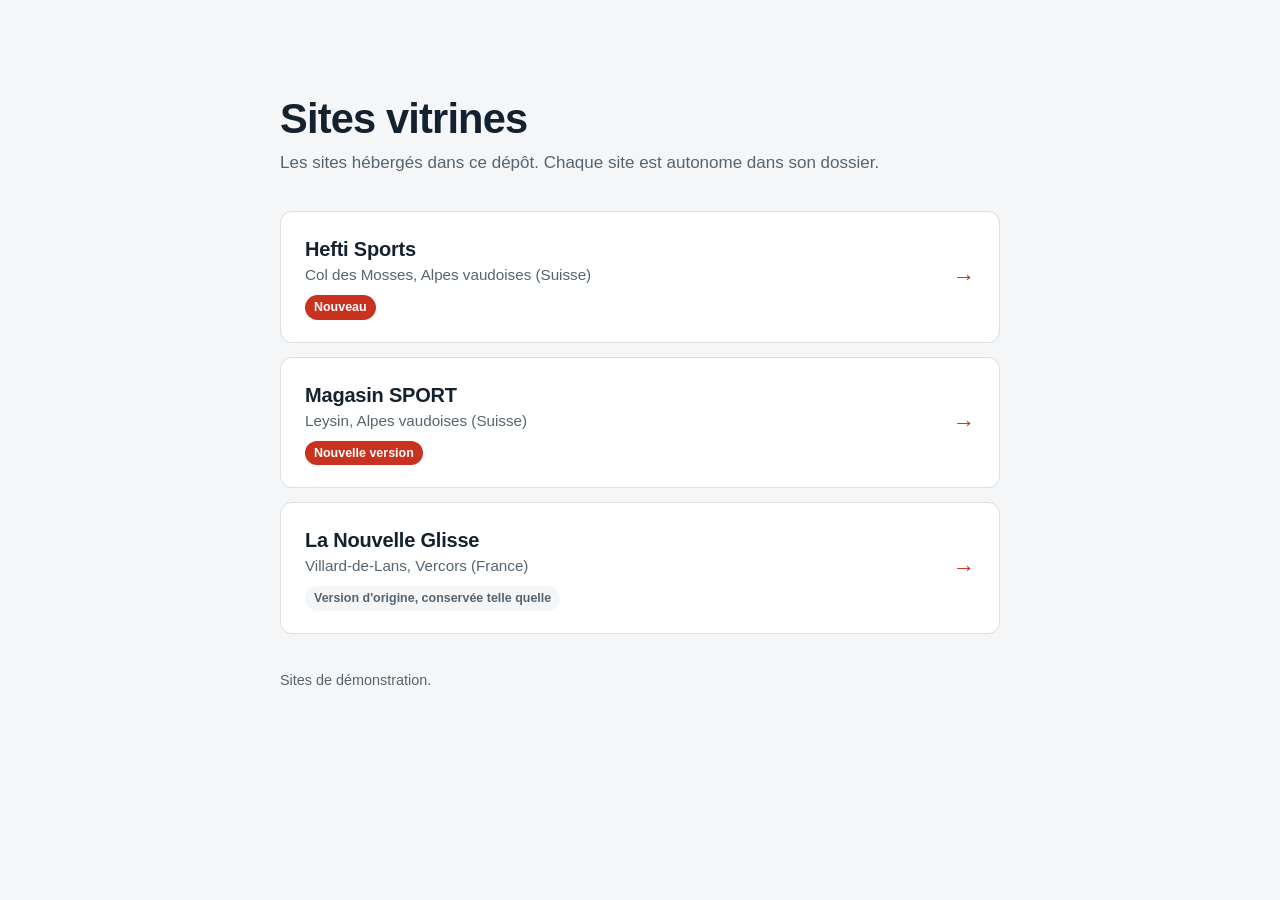
==== commit 8ade8bcb: "Ajout site Hefti Sports (Les Mosses) Co-Authored-By: Claude Opus 5.5 <noreply@anthropic.com>" ====
--- a/index.html
+++ b/index.html
@@ -33,7 +33,17 @@
   <p class="intro">Les sites hébergés dans ce dépôt. Chaque site est autonome dans son dossier.</p>
   <ul>
     <li>
-      <a class="site" href="site/magasin-sport-leysin/">
+      <a class="site" href="hefti-sports-les-mosses/">
+        <span>
+          <span class="nom">Hefti Sports</span>
+          <span class="lieu">Col des Mosses, Alpes vaudoises (Suisse)</span>
+          <span class="etiquette nouveau">Nouveau</span>
+        </span>
+        <span class="fleche" aria-hidden="true">→</span>
+      </a>
+    </li>
+    <li>
+      <a class="site" href="magasin-sport-leysin/">
         <span>
           <span class="nom">Magasin SPORT</span>
           <span class="lieu">Leysin, Alpes vaudoises (Suisse)</span>
@@ -43,7 +53,7 @@
       </a>
     </li>
     <li>
-      <a class="site" href="site/la-nouvelle-glisse/">
+      <a class="site" href="la-nouvelle-glisse/">
         <span>
           <span class="nom">La Nouvelle Glisse</span>
           <span class="lieu">Villard-de-Lans, Vercors (France)</span>
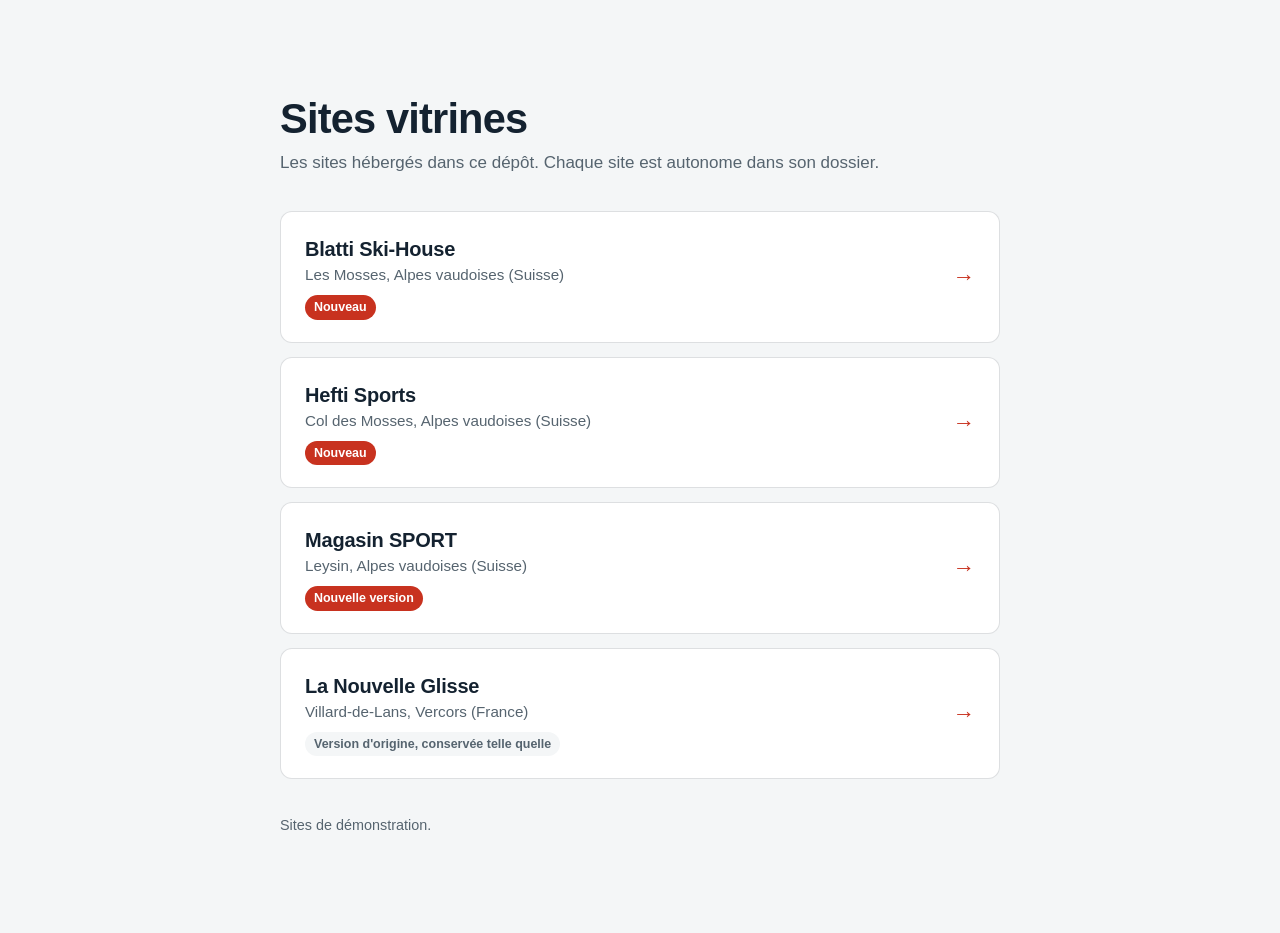
==== commit 48b02255: "Ajout site Blatti Ski-House (Les Mosses) Co-Authored-By: Claude Opus 5.5 <noreply@anthropic.com>" ====
--- a/index.html
+++ b/index.html
@@ -33,6 +33,16 @@
   <p class="intro">Les sites hébergés dans ce dépôt. Chaque site est autonome dans son dossier.</p>
   <ul>
     <li>
+      <a class="site" href="blatti-ski-house/">
+        <span>
+          <span class="nom">Blatti Ski-House</span>
+          <span class="lieu">Les Mosses, Alpes vaudoises (Suisse)</span>
+          <span class="etiquette nouveau">Nouveau</span>
+        </span>
+        <span class="fleche" aria-hidden="true">→</span>
+      </a>
+    </li>
+    <li>
       <a class="site" href="hefti-sports-les-mosses/">
         <span>
           <span class="nom">Hefti Sports</span>
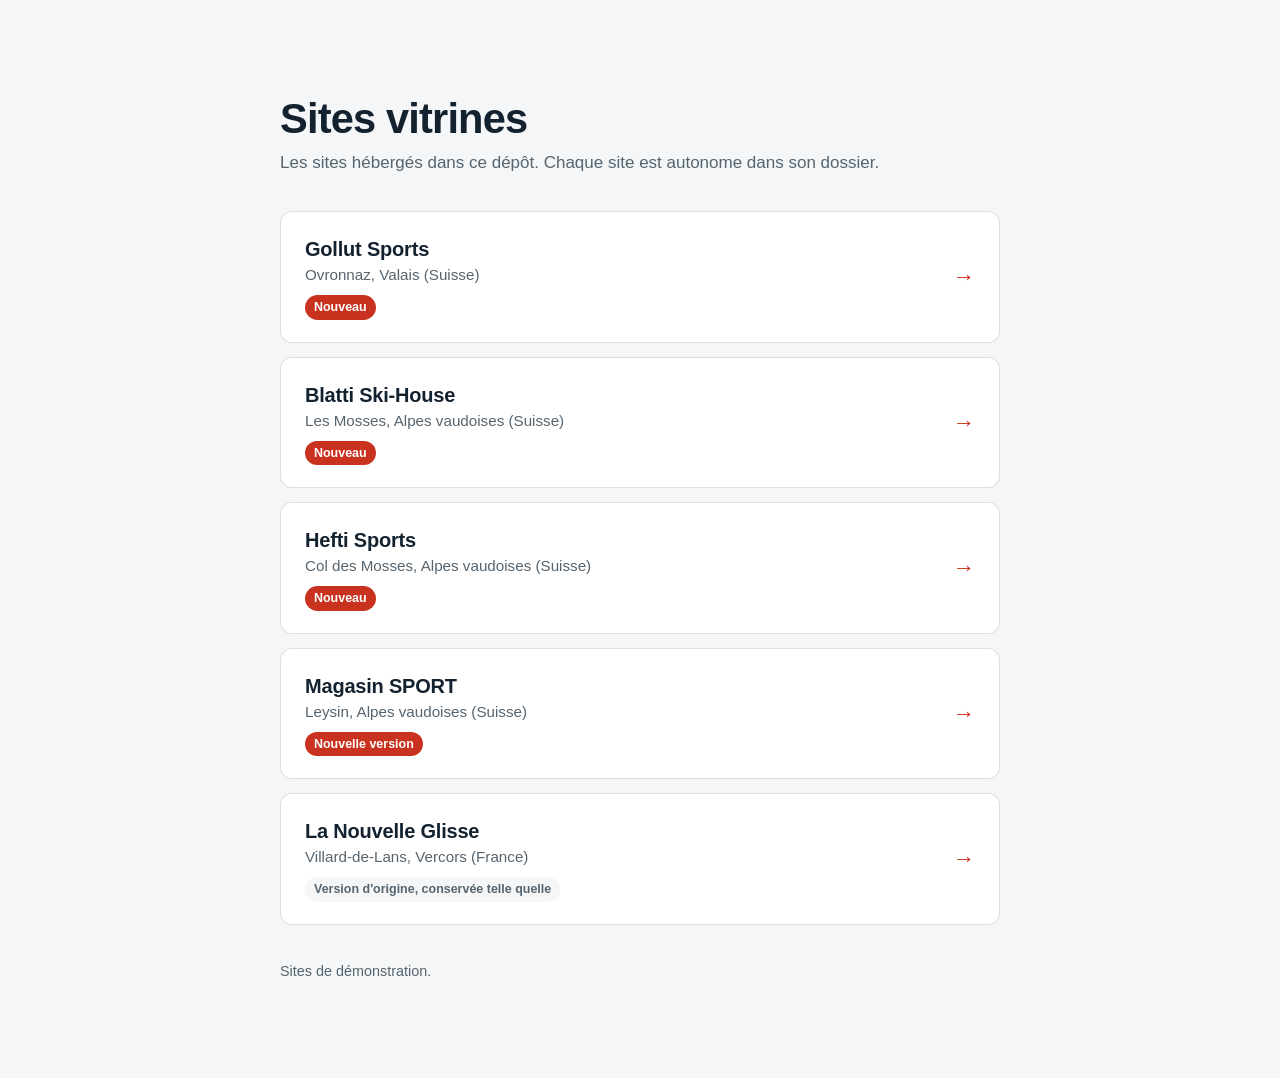
==== commit 0ea46e66: "Ajout site Gollut Sports (Ovronnaz) Co-Authored-By: Claude Opus 5.5 <noreply@anthropic.com>" ====
--- a/index.html
+++ b/index.html
@@ -32,6 +32,16 @@
   <h1>Sites vitrines</h1>
   <p class="intro">Les sites hébergés dans ce dépôt. Chaque site est autonome dans son dossier.</p>
   <ul>
+    <li>
+      <a class="site" href="gollut-sports-ovronnaz/">
+        <span>
+          <span class="nom">Gollut Sports</span>
+          <span class="lieu">Ovronnaz, Valais (Suisse)</span>
+          <span class="etiquette nouveau">Nouveau</span>
+        </span>
+        <span class="fleche" aria-hidden="true">→</span>
+      </a>
+    </li>
     <li>
       <a class="site" href="blatti-ski-house/">
         <span>
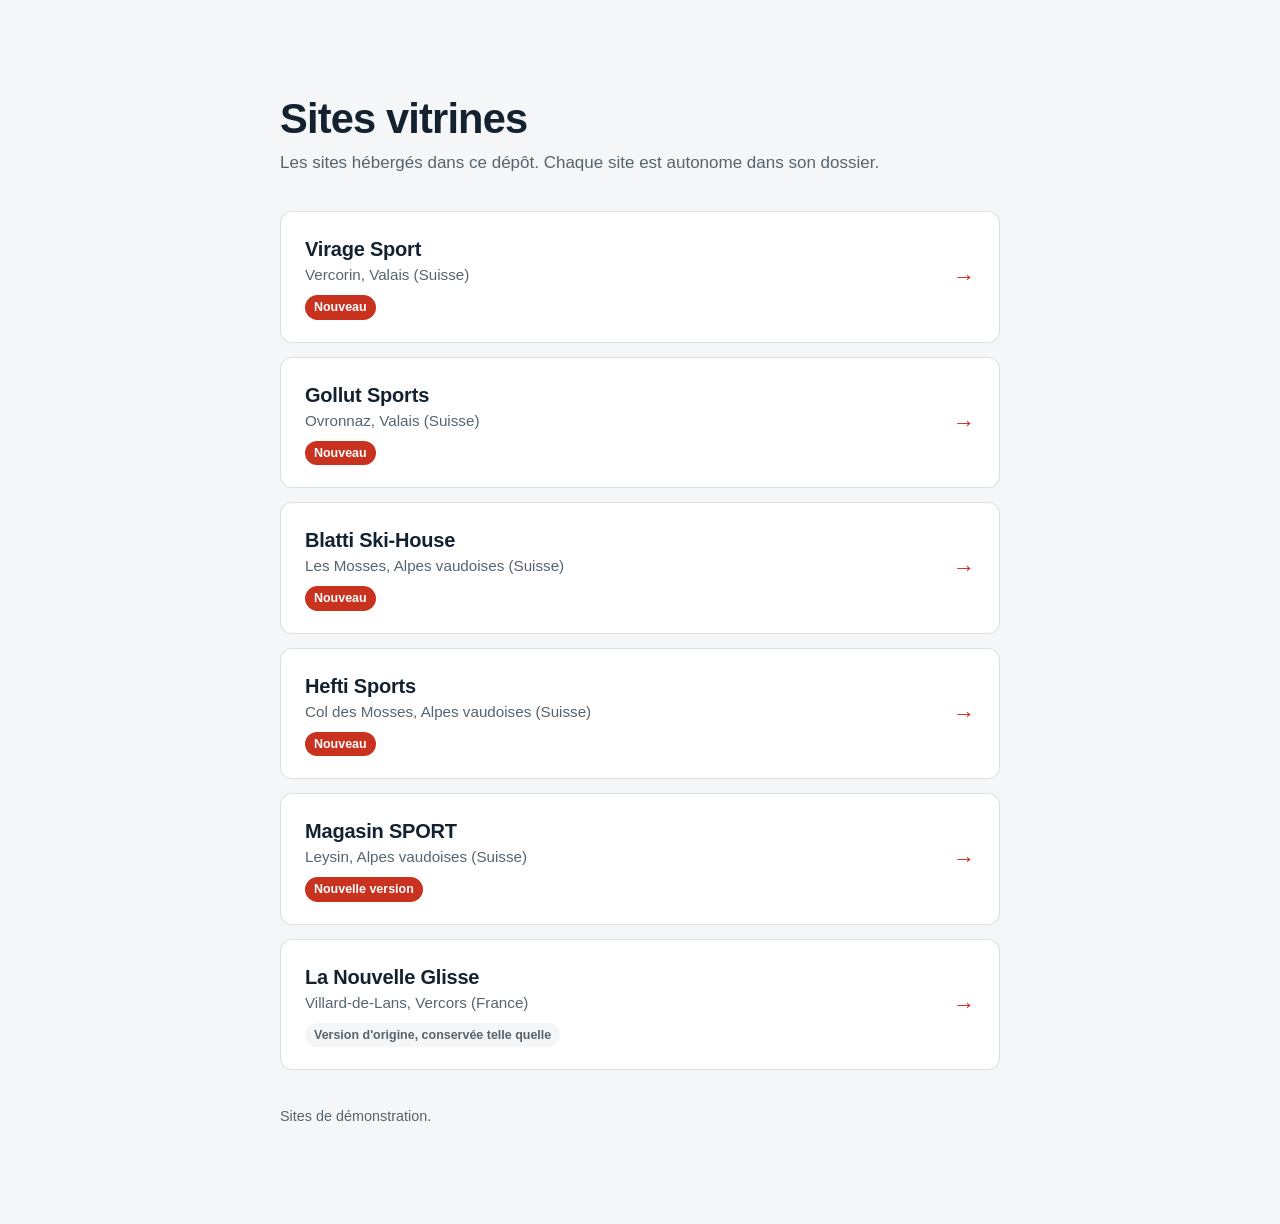
==== commit 5cc28a4a: "Ajout site Virage Sport (Vercorin) Co-Authored-By: Claude Opus 5.5 <noreply@anthropic.com>" ====
--- a/index.html
+++ b/index.html
@@ -32,6 +32,16 @@
   <h1>Sites vitrines</h1>
   <p class="intro">Les sites hébergés dans ce dépôt. Chaque site est autonome dans son dossier.</p>
   <ul>
+    <li>
+      <a class="site" href="virage-sport-vercorin/">
+        <span>
+          <span class="nom">Virage Sport</span>
+          <span class="lieu">Vercorin, Valais (Suisse)</span>
+          <span class="etiquette nouveau">Nouveau</span>
+        </span>
+        <span class="fleche" aria-hidden="true">→</span>
+      </a>
+    </li>
     <li>
       <a class="site" href="gollut-sports-ovronnaz/">
         <span>
